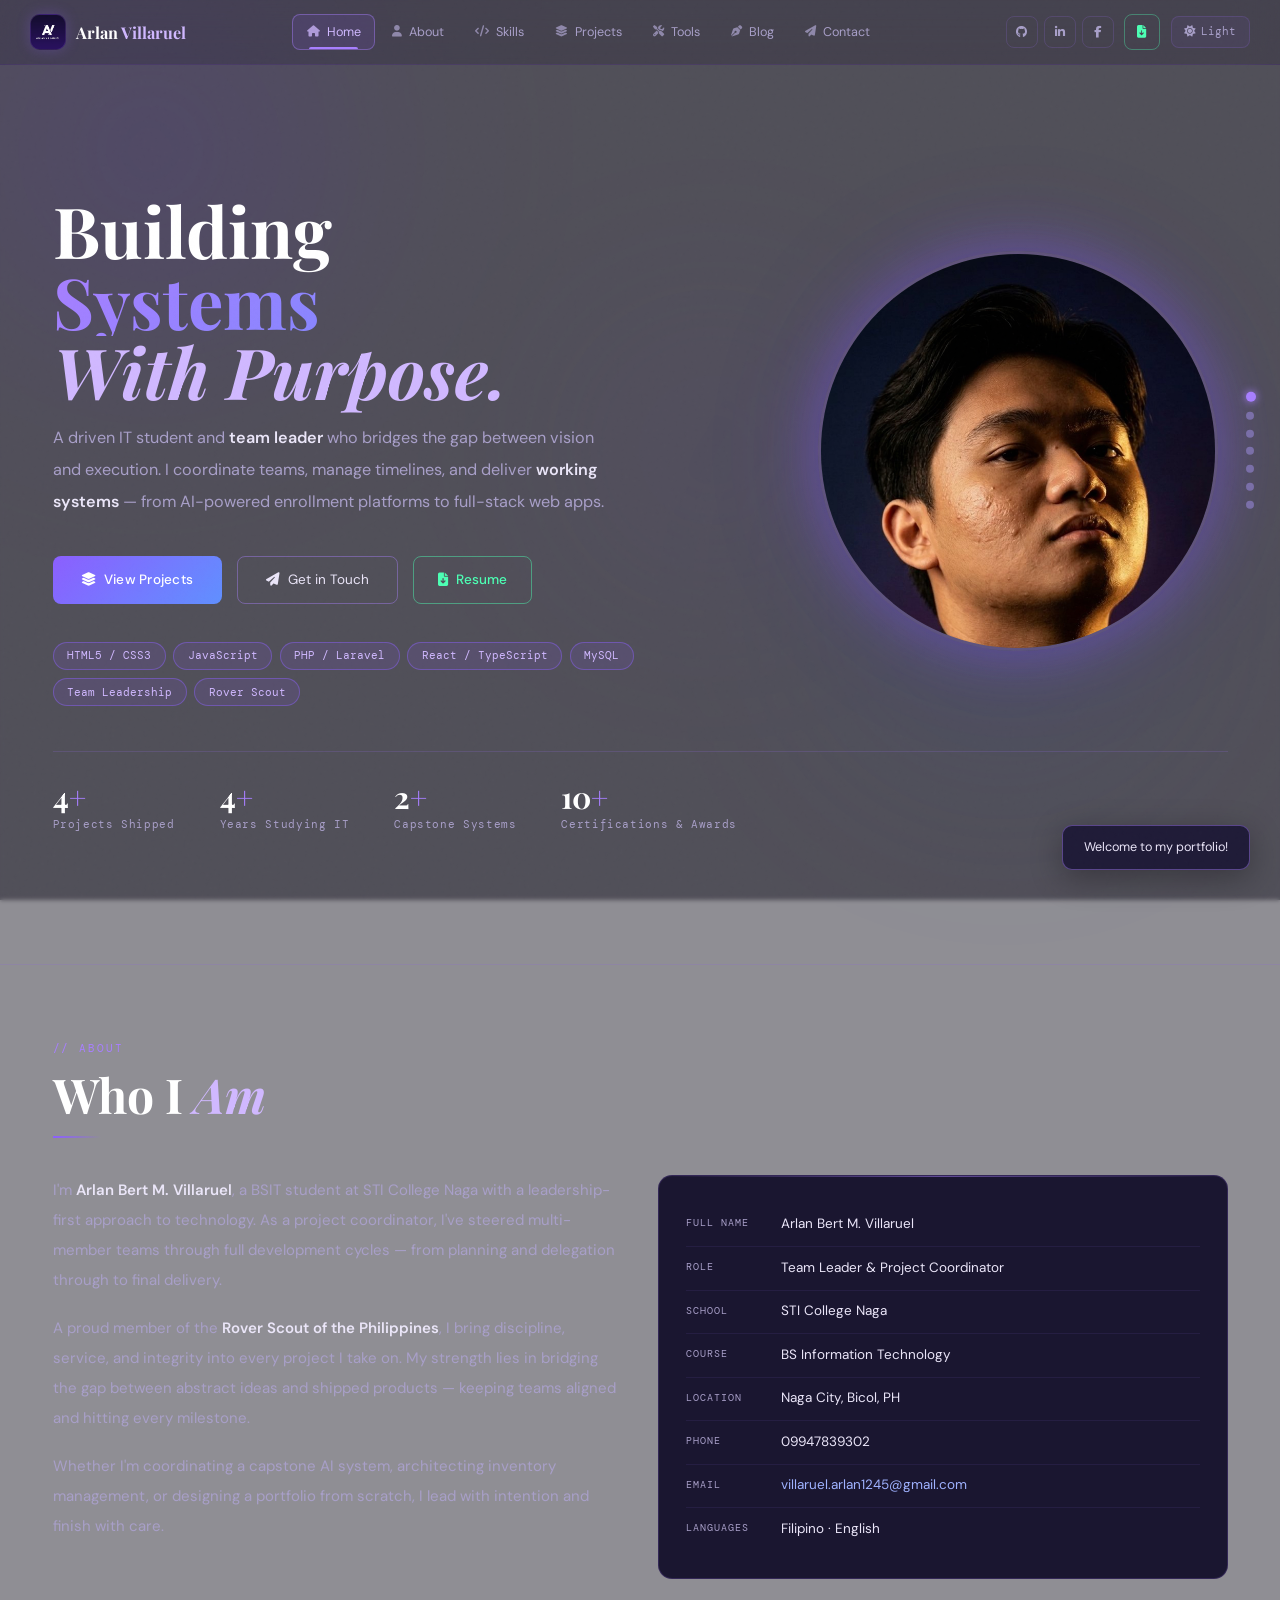
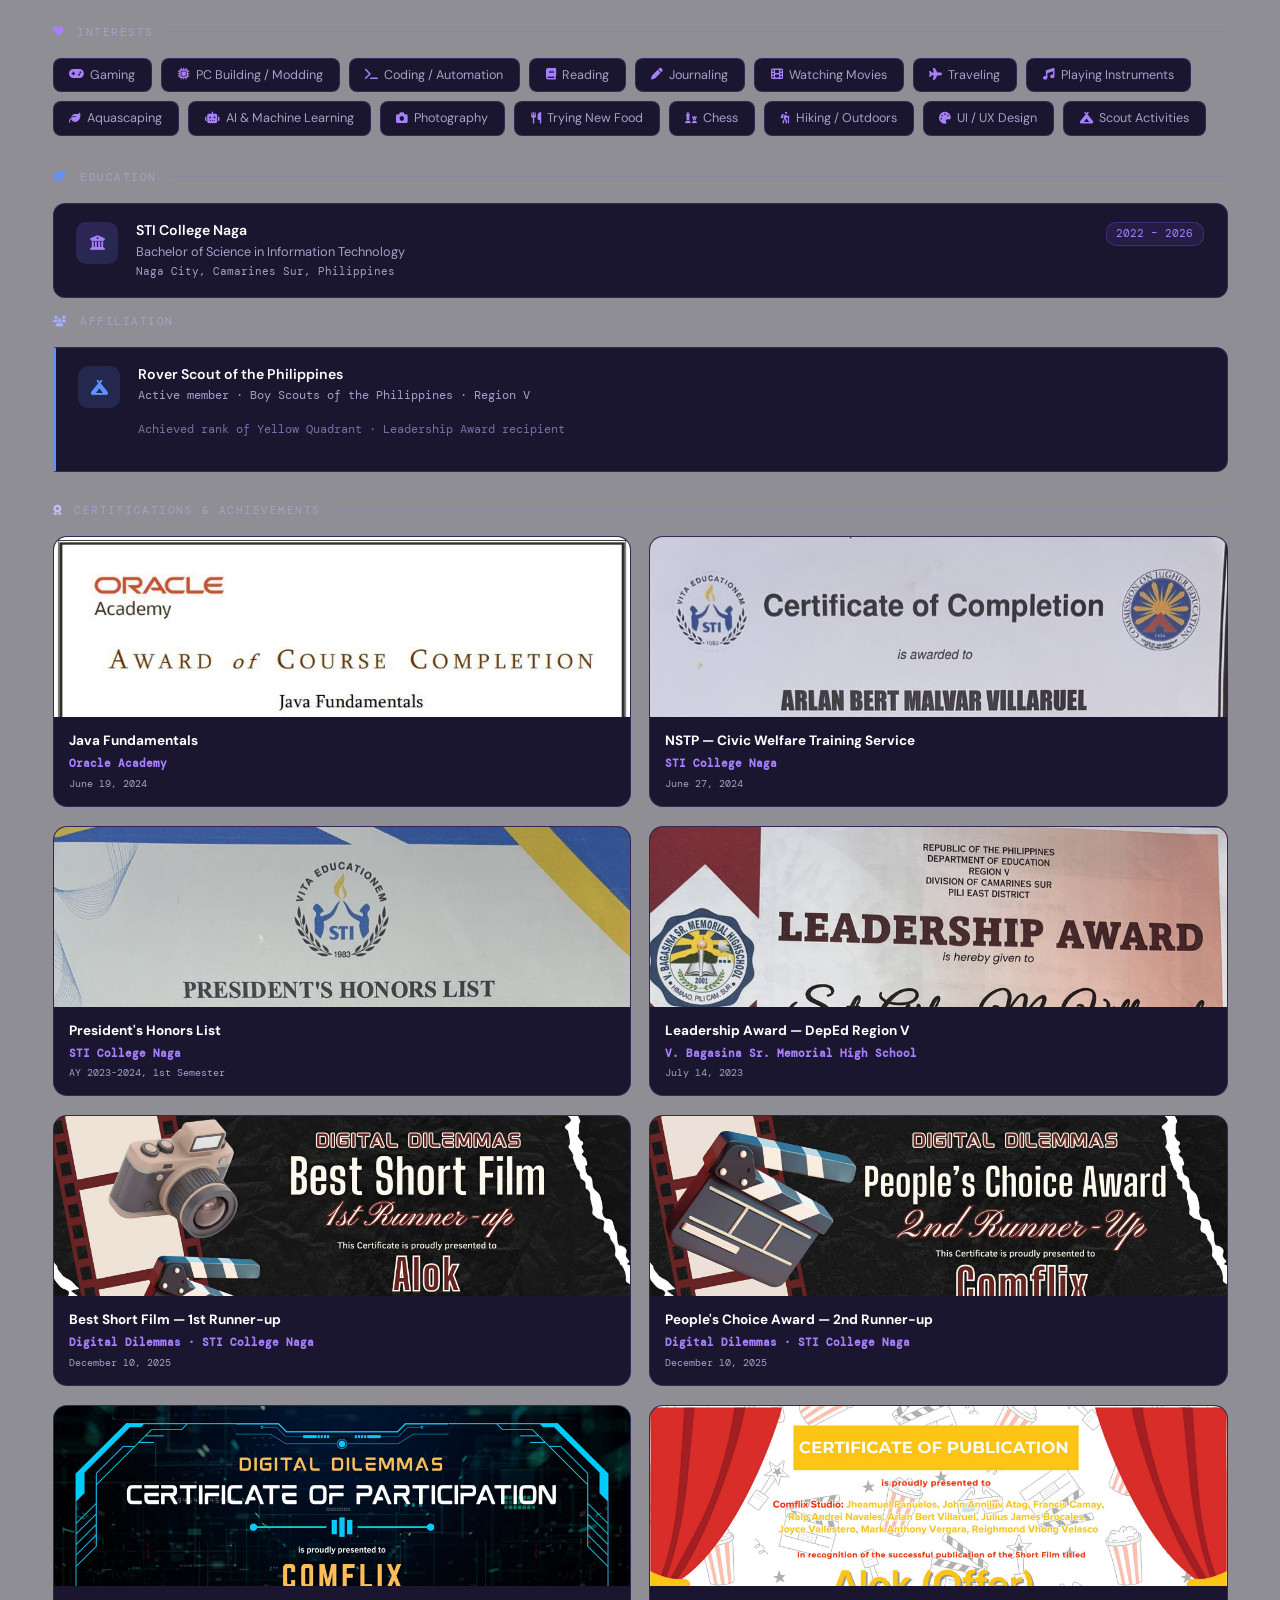
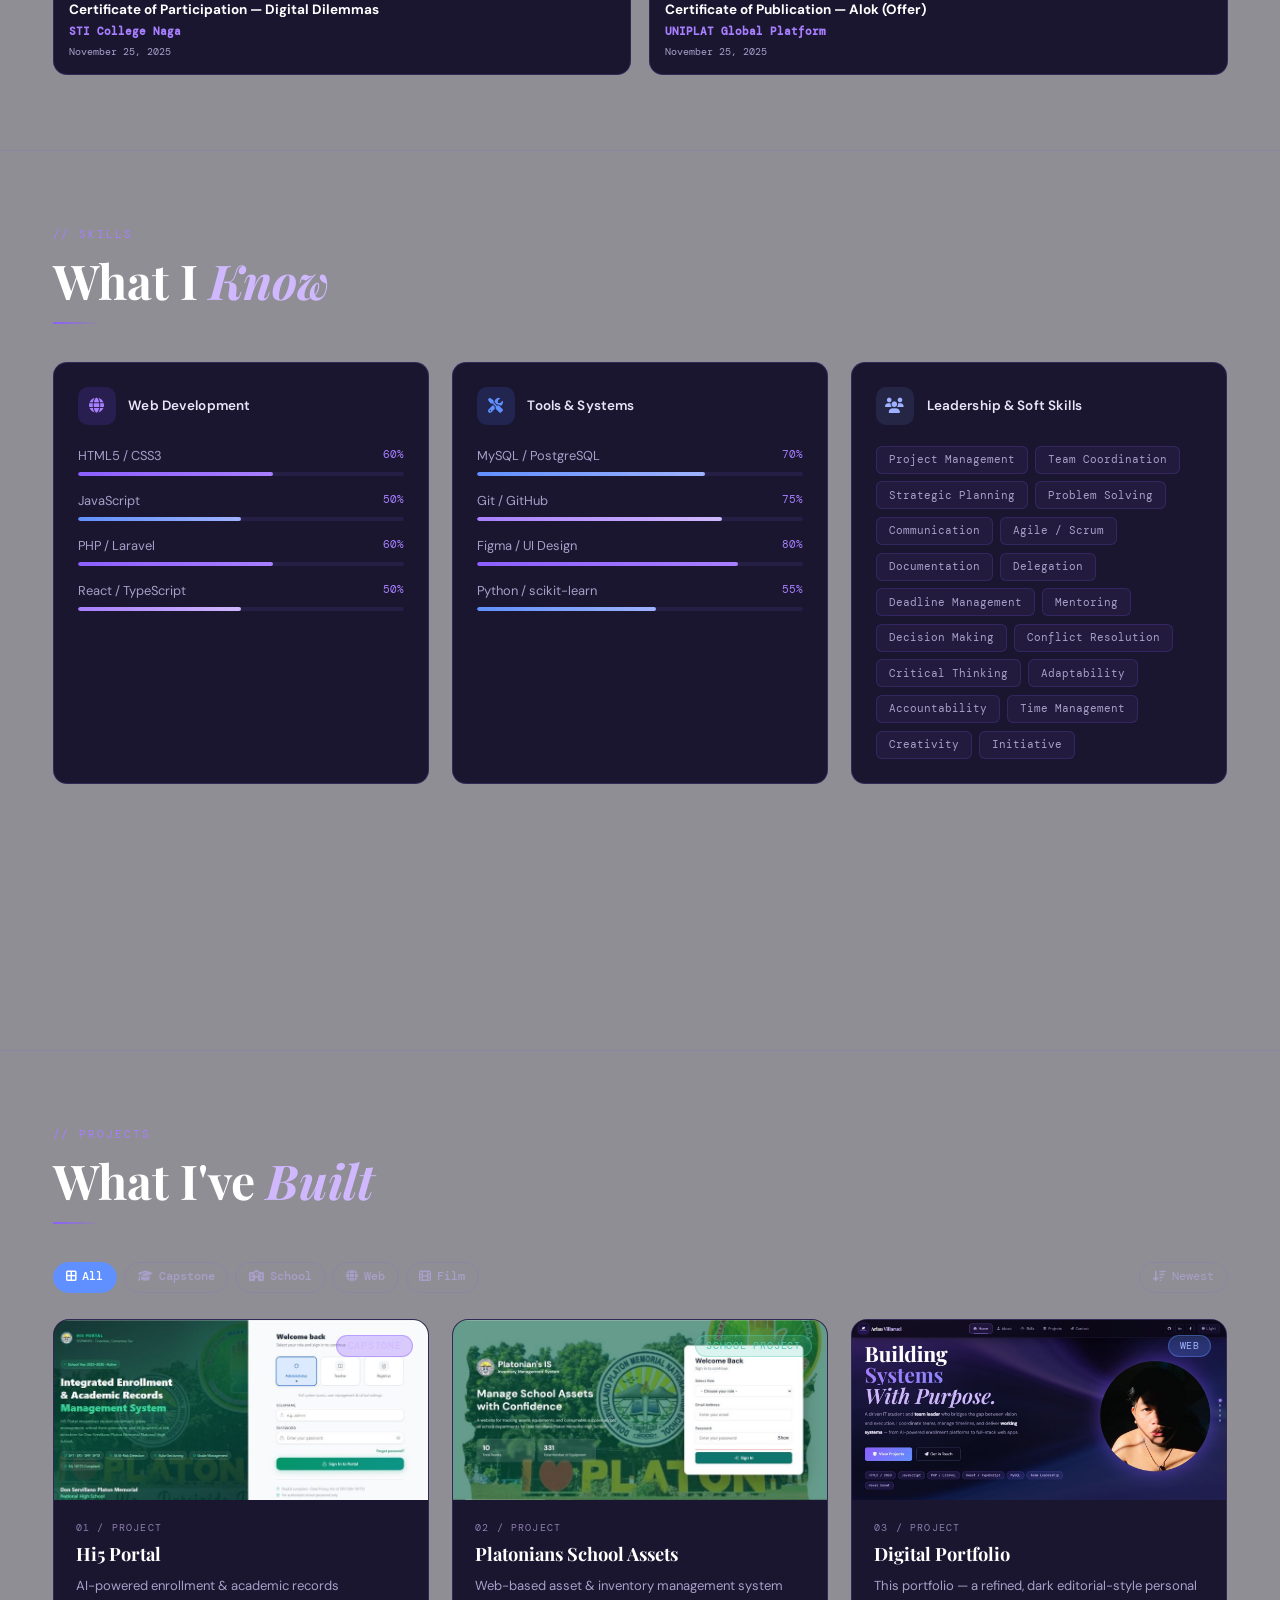
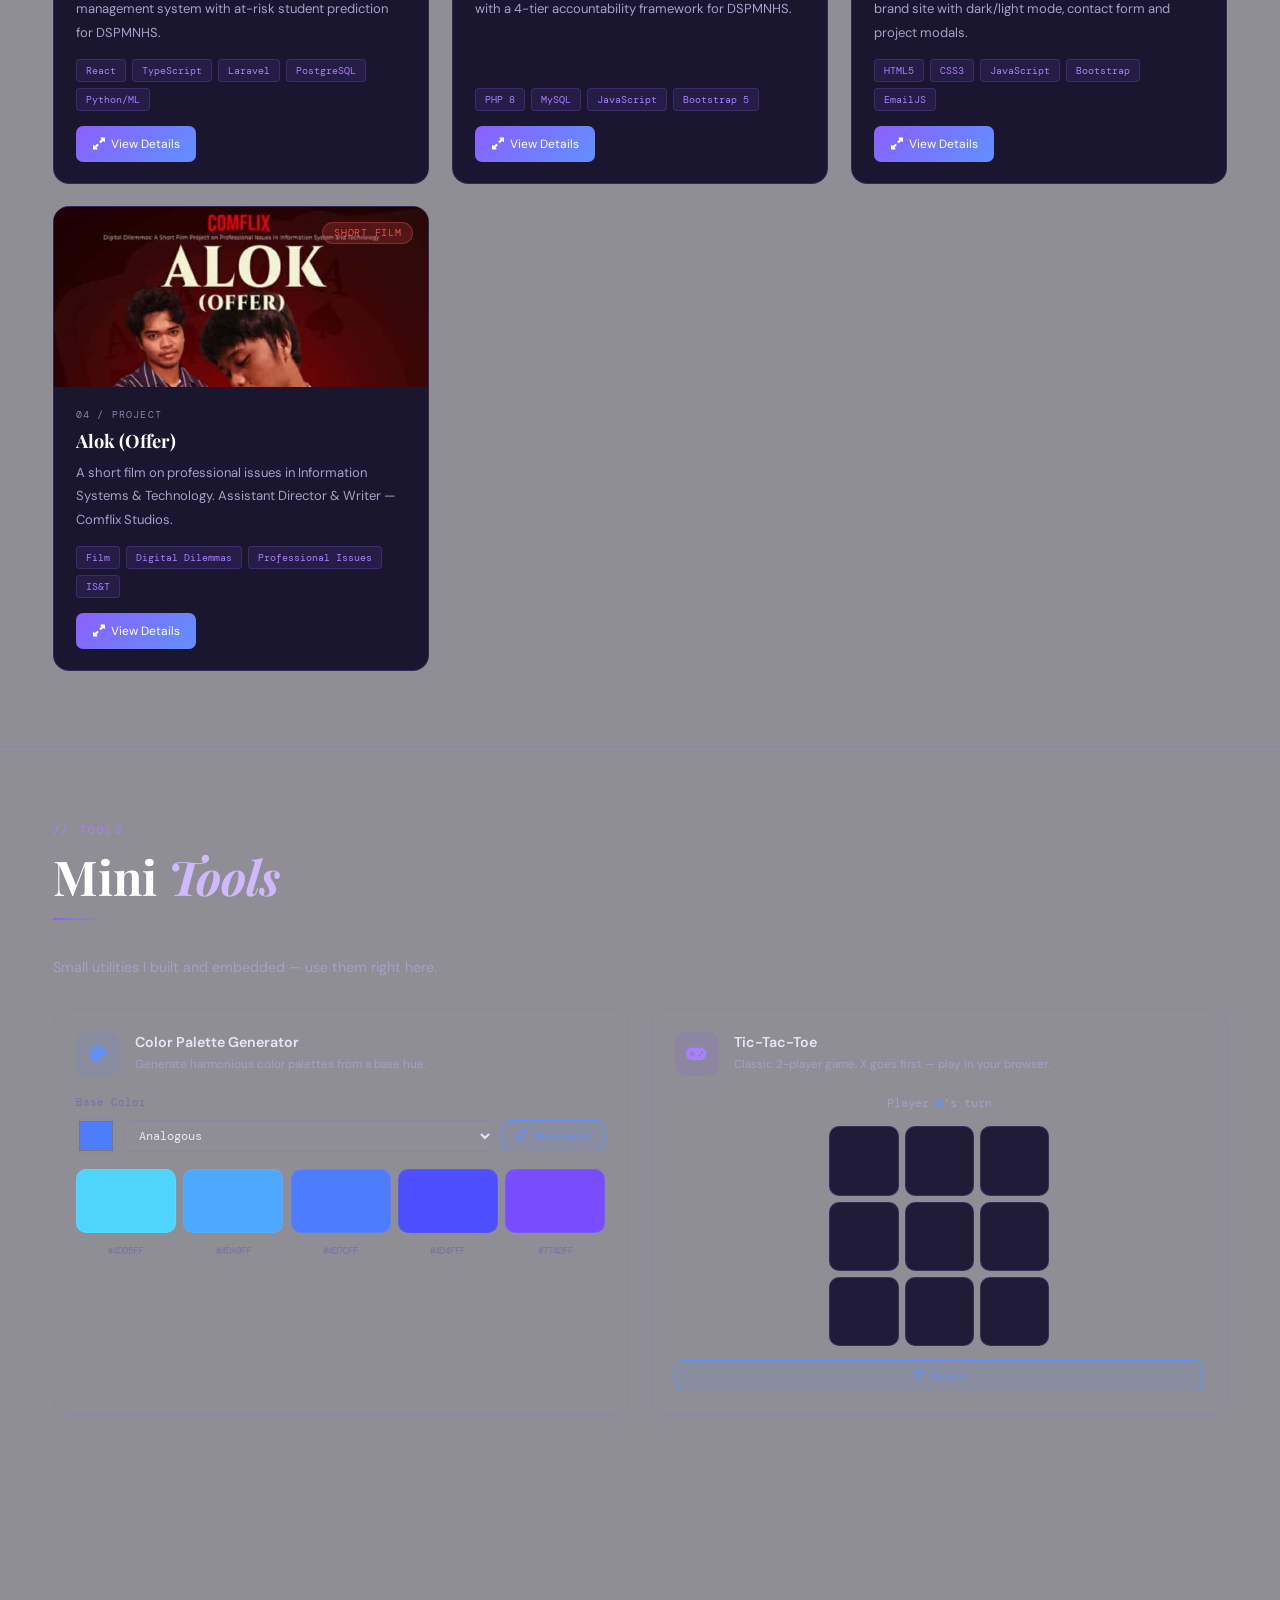
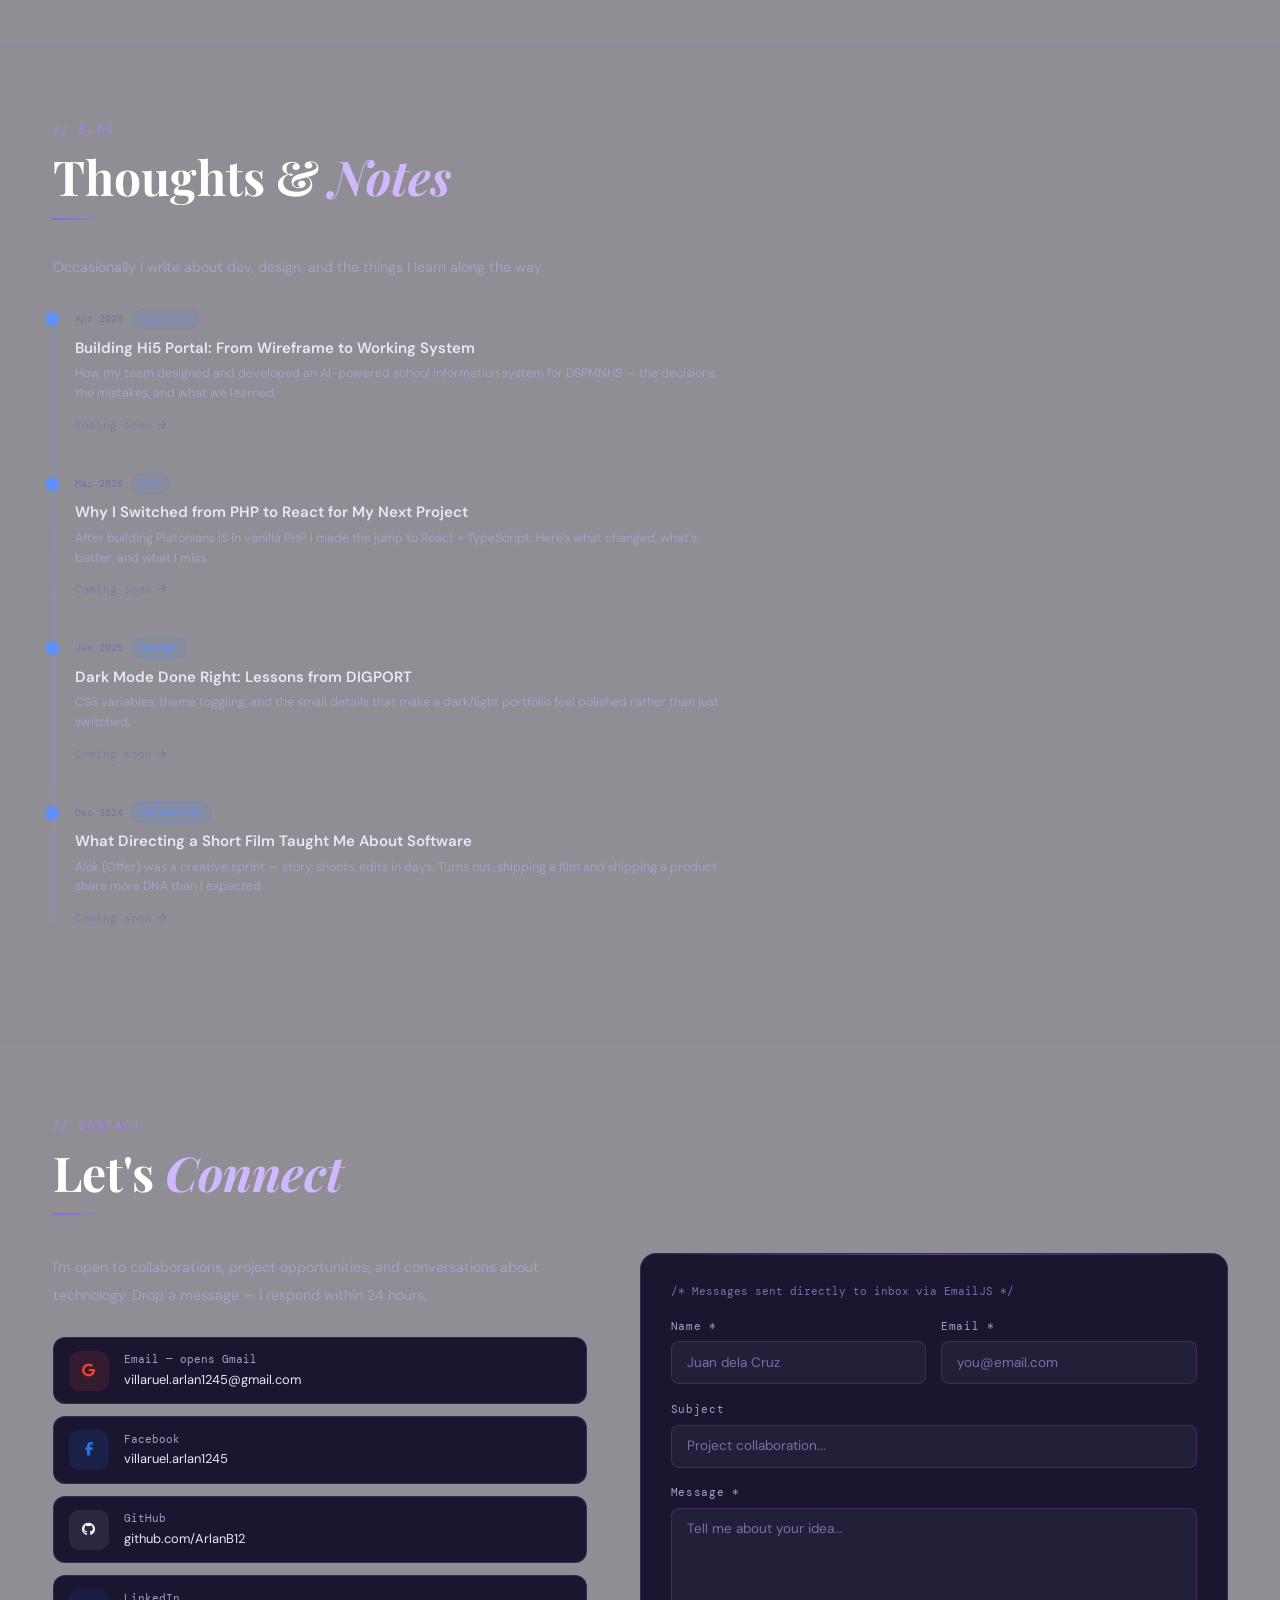
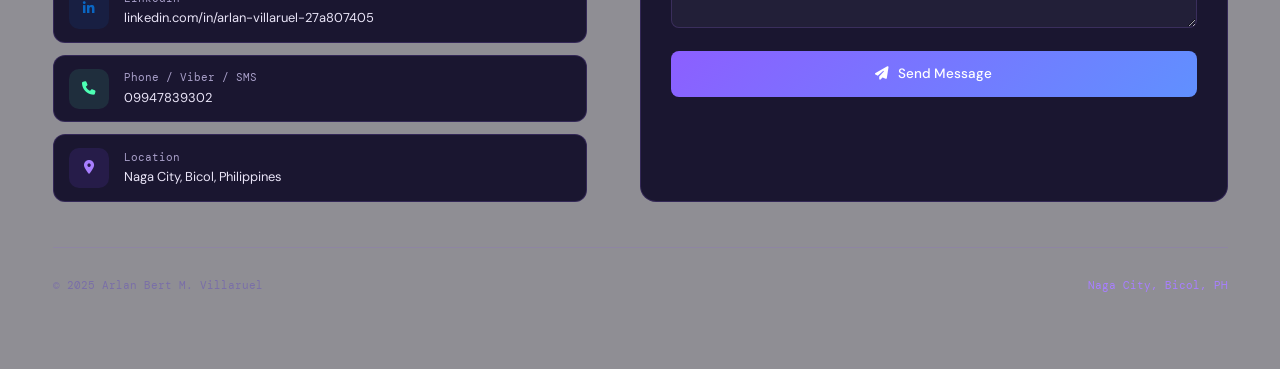
==== index.html @ 8a6a5876 "feat: v19 - tictactoe tool, palette fix, light mode bg, msg color" ====
<!DOCTYPE html>
<html lang="en" data-theme="dark">
<head>
  <meta charset="UTF-8"/>
  <meta name="viewport" content="width=device-width, initial-scale=1.0"/>
  <meta name="theme-color" content="#07050f"/>
  <title>Arlan Villaruel — Portfolio</title>
  <link rel="icon" type="image/png" href="assets/images/av_logo.png"/>
  <link rel="preconnect" href="https://fonts.googleapis.com"/>
  <link rel="preconnect" href="https://fonts.gstatic.com" crossorigin/>
  <link href="https://fonts.googleapis.com/css2?family=Playfair+Display:ital,wght@0,400;0,600;0,700;1,400;1,600&family=DM+Sans:ital,opsz,wght@0,9..40,300;0,9..40,400;0,9..40,500;1,9..40,300&family=DM+Mono:wght@300;400;500&display=swap" rel="stylesheet"/>
  <link rel="stylesheet" href="https://cdnjs.cloudflare.com/ajax/libs/font-awesome/6.5.0/css/all.min.css"/>
  <link href="https://cdn.jsdelivr.net/npm/bootstrap@5.3.3/dist/css/bootstrap.min.css" rel="stylesheet"/>
  <script src="https://cdn.jsdelivr.net/npm/@emailjs/browser@4/dist/email.min.js"></script>
  <link rel="stylesheet" href="assets/css/style.css"/>
</head>
<body>

  <!-- CUSTOM CURSOR -->
  <div class="cursor-aura" id="cursorAura"></div>
  <div class="cursor-dot" id="cursorDot"></div>

  <!-- LOADING SCREEN -->
  <div class="loading-screen" id="loadingScreen">
    <div class="loading-inner">
      <div class="loading-logo">
        <img src="assets/images/av_logo.png" alt="AV"/>
      </div>
      <div class="loading-name">Arlan <em>Villaruel</em></div>
      <div class="loading-bar-wrap">
        <div class="loading-bar" id="loadingBar"></div>
      </div>
      <div class="loading-label" id="loadingLabel">Initializing...</div>
    </div>
  </div>

  <!-- VIDEO BACKGROUND -->
  <div class="video-bg-wrap">
    <video class="video-bg" autoplay muted loop playsinline>
      <source src="assets/bg.mp4" type="video/mp4"/>
    </video>
    <div class="video-overlay"></div>
  </div>

  <!-- Ambient orbs (subtle layer on top of video) -->
  <div class="orb orb-1"></div>
  <div class="orb orb-2"></div>
  <div class="orb orb-3"></div>

  <!-- ══ TOP HEADER NAV ══ -->
  <header class="top-header" id="topHeader">
    <div class="th-inner">
      <a class="th-brand" href="#sec-home">
        <div class="th-logo">
          <img src="assets/images/av_logo.png" alt="AV Logo"/>
        </div>
        <span class="th-name">Arlan <em>Villaruel</em></span>
      </a>

      <nav class="th-nav" aria-label="Site navigation">
        <a class="th-link active" href="#sec-home"><i class="fas fa-house"></i><span>Home</span></a>
        <a class="th-link" href="#sec-about"><i class="fas fa-user"></i><span>About</span></a>
        <a class="th-link" href="#sec-skills"><i class="fas fa-code"></i><span>Skills</span></a>
        <a class="th-link" href="#sec-projects"><i class="fas fa-layer-group"></i><span>Projects</span></a>
        <a class="th-link" href="#sec-tools"><i class="fas fa-tools"></i><span>Tools</span></a>
        <a class="th-link" href="#sec-blog"><i class="fas fa-pen-nib"></i><span>Blog</span></a>
        <a class="th-link" href="#sec-contact"><i class="fas fa-paper-plane"></i><span>Contact</span></a>
      </nav>

      <div class="th-right">
        <div class="th-social">
          <a class="th-social-btn" href="https://github.com/ArlanB12" target="_blank" title="GitHub"><i class="fab fa-github"></i></a>
          <a class="th-social-btn" href="https://www.linkedin.com/in/arlan-villaruel-27a807405/" target="_blank" title="LinkedIn"><i class="fab fa-linkedin-in"></i></a>
          <a class="th-social-btn" href="https://www.facebook.com/villaruel.arlan1245" target="_blank" title="Facebook"><i class="fab fa-facebook-f"></i></a>
        </div>
        <a class="th-resume-btn" href="assets/Arlan_Villaruel_Resume_v2.pdf" download="Arlan_Villaruel_Resume.pdf" title="Download Resume"><i class="fas fa-file-arrow-down"></i></a>
        <button class="th-theme-btn" id="themeToggle" title="Toggle theme">
          <i class="fas fa-sun" id="themeIcon"></i>
          <span id="themeLabel">Light</span>
        </button>
        <button class="th-hamburger" id="navToggle" aria-label="Toggle menu">
          <span></span><span></span><span></span>
        </button>
      </div>
    </div>
    <div class="th-mobile-nav" id="mobileNav">
      <a class="th-mobile-link active" href="#sec-home"><i class="fas fa-house"></i> Home</a>
      <a class="th-mobile-link" href="#sec-about"><i class="fas fa-user"></i> About</a>
      <a class="th-mobile-link" href="#sec-skills"><i class="fas fa-code"></i> Skills</a>
      <a class="th-mobile-link" href="#sec-projects"><i class="fas fa-layer-group"></i> Projects</a>
      <a class="th-mobile-link" href="#sec-tools"><i class="fas fa-tools"></i> Tools</a>
      <a class="th-mobile-link" href="#sec-blog"><i class="fas fa-pen-nib"></i> Blog</a>
      <a class="th-mobile-link" href="#sec-contact"><i class="fas fa-paper-plane"></i> Contact</a>
    </div>
  </header>

  <!-- Dot nav (desktop scroll-aware) -->
  <div class="dot-nav">
    <a class="dot-nav-item active" href="#sec-home"     data-label="Home"></a>
    <a class="dot-nav-item"        href="#sec-about"    data-label="About"></a>
    <a class="dot-nav-item"        href="#sec-skills"   data-label="Skills"></a>
    <a class="dot-nav-item"        href="#sec-projects" data-label="Projects"></a>
    <a class="dot-nav-item"        href="#sec-tools"    data-label="Tools"></a>
    <a class="dot-nav-item"        href="#sec-blog"     data-label="Blog"></a>
    <a class="dot-nav-item"        href="#sec-contact"  data-label="Contact"></a>
  </div>

  <!-- MAIN CONTENT -->
  <main class="main">

    <!-- HOME -->
    <section class="section" id="sec-home">
      <div class="home-hero-row">
        <div class="home-hero-left">
          <h1 class="home-headline">
            <div class="hl-1">Building</div>
            <div class="hl-2">Systems</div>
            <div class="hl-3">With Purpose.</div>
          </h1>
          <p class="home-tagline">
            A driven IT student and <strong>team leader</strong> who bridges the gap between vision and execution.
            I coordinate teams, manage timelines, and deliver <strong>working systems</strong> —
            from AI-powered enrollment platforms to full-stack web apps.
          </p>
          <div class="home-cta">
            <a class="btn-primary" href="#sec-projects"><i class="fas fa-layer-group"></i> View Projects</a>
            <a class="btn-ghost" href="#sec-contact"><i class="fas fa-paper-plane"></i> Get in Touch</a>
            <a class="btn-resume" href="assets/Arlan_Villaruel_Resume_v2.pdf" download="Arlan_Villaruel_Resume.pdf"><i class="fas fa-file-arrow-down"></i> Resume</a>
          </div>
          <div class="tags-row">
            <span class="tag">HTML5 / CSS3</span>
            <span class="tag">JavaScript</span>
            <span class="tag">PHP / Laravel</span>
            <span class="tag">React / TypeScript</span>
            <span class="tag">MySQL</span>
            <span class="tag">Team Leadership</span>
            <span class="tag">Rover Scout</span>
          </div>
        </div>
        <div class="home-hero-right">
          <div class="home-avatar-wrap">
            <img src="assets/images/avatar.png" alt="Arlan Villaruel" class="home-avatar"
              onerror="this.style.display='none';document.getElementById('homeAvatarFallback').style.display='flex'"/>
            <div class="avatar-fallback" id="homeAvatarFallback" style="display:none"><i class="fas fa-user"></i></div>
            <div class="home-avatar-glow"></div>
          </div>
        </div>
      </div>
      <div class="stats-row">
        <div class="stat-item"><div class="stat-num">4<span>+</span></div><div class="stat-label">Projects Shipped</div></div>
        <div class="stat-item"><div class="stat-num">4<span>+</span></div><div class="stat-label">Years Studying IT</div></div>
        <div class="stat-item"><div class="stat-num">2<span>+</span></div><div class="stat-label">Capstone Systems</div></div>
        <div class="stat-item"><div class="stat-num">10<span>+</span></div><div class="stat-label">Certifications & Awards</div></div>
      </div>
    </section>

    <!-- ABOUT -->
    <section class="section" id="sec-about">
      <div class="sec-eyebrow">// about</div>
      <h2 class="sec-title">Who I <em>Am</em></h2>
      <div class="sec-divider"></div>
      <div class="about-grid">
        <div>
          <div class="bio-text">
            <p>I'm <strong>Arlan Bert M. Villaruel</strong>, a BSIT student at STI College Naga with a leadership-first approach to technology. As a project coordinator, I've steered multi-member teams through full development cycles — from planning and delegation through to final delivery.</p>
            <p>A proud member of the <strong>Rover Scout of the Philippines</strong>, I bring discipline, service, and integrity into every project I take on. My strength lies in bridging the gap between abstract ideas and shipped products — keeping teams aligned and hitting every milestone.</p>
            <p>Whether I'm coordinating a capstone AI system, architecting inventory management, or designing a portfolio from scratch, I lead with intention and finish with care.</p>
          </div>
        </div>
        <div>
          <div class="info-card">
            <div class="info-row"><span class="info-label">Full Name</span><span class="info-val">Arlan Bert M. Villaruel</span></div>
            <div class="info-row"><span class="info-label">Role</span><span class="info-val">Team Leader & Project Coordinator</span></div>
            <div class="info-row"><span class="info-label">School</span><span class="info-val">STI College Naga</span></div>
            <div class="info-row"><span class="info-label">Course</span><span class="info-val">BS Information Technology</span></div>
            <div class="info-row"><span class="info-label">Location</span><span class="info-val">Naga City, Bicol, PH</span></div>
            <div class="info-row"><span class="info-label">Phone</span><span class="info-val">09947839302</span></div>
            <div class="info-row"><span class="info-label">Email</span><span class="info-val"><a href="mailto:villaruel.arlan1245@gmail.com">villaruel.arlan1245@gmail.com</a></span></div>
            <div class="info-row"><span class="info-label">Languages</span><span class="info-val">Filipino · English</span></div>
          </div>
        </div>
      </div>

      <div class="sub-title"><i class="fas fa-heart" style="color:var(--amethyst)"></i> Interests</div>
      <div class="interests-row">
        <span class="interest-chip"><i class="fas fa-gamepad"></i> Gaming</span>
        <span class="interest-chip"><i class="fas fa-microchip"></i> PC Building / Modding</span>
        <span class="interest-chip"><i class="fas fa-terminal"></i> Coding / Automation</span>
        <span class="interest-chip"><i class="fas fa-book"></i> Reading</span>
        <span class="interest-chip"><i class="fas fa-pen"></i> Journaling</span>
        <span class="interest-chip"><i class="fas fa-film"></i> Watching Movies</span>
        <span class="interest-chip"><i class="fas fa-plane"></i> Traveling</span>
        <span class="interest-chip"><i class="fas fa-music"></i> Playing Instruments</span>
        <span class="interest-chip"><i class="fas fa-leaf"></i> Aquascaping</span>
        <span class="interest-chip"><i class="fas fa-robot"></i> AI & Machine Learning</span>
        <span class="interest-chip"><i class="fas fa-camera"></i> Photography</span>
        <span class="interest-chip"><i class="fas fa-utensils"></i> Trying New Food</span>
        <span class="interest-chip"><i class="fas fa-chess"></i> Chess</span>
        <span class="interest-chip"><i class="fas fa-hiking"></i> Hiking / Outdoors</span>
        <span class="interest-chip"><i class="fas fa-palette"></i> UI / UX Design</span>
        <span class="interest-chip"><i class="fas fa-campground"></i> Scout Activities</span>
      </div>

      <div class="sub-title"><i class="fas fa-graduation-cap" style="color:var(--cobalt)"></i> Education</div>
      <div class="edu-item">
        <div class="edu-icon"><i class="fas fa-university"></i></div>
        <div class="edu-body">
          <h4>STI College Naga</h4>
          <div class="edu-deg">Bachelor of Science in Information Technology</div>
          <div class="edu-meta">Naga City, Camarines Sur, Philippines</div>
        </div>
        <div class="edu-year">2022 – 2026</div>
      </div>

      <div class="sub-title"><i class="fas fa-users" style="color:var(--mist)"></i> Affiliation</div>
      <div class="affil-card">
        <div class="affil-icon"><i class="fas fa-campground"></i></div>
        <div class="affil-body">
          <h4>Rover Scout of the Philippines</h4>
          <p>Active member · Boy Scouts of the Philippines · Region V</p>
          <p style="margin-top:.25rem;color:var(--text-faint)">Achieved rank of Yellow Quadrant · Leadership Award recipient</p>
        </div>
      </div>

      <div class="sub-title"><i class="fas fa-award" style="color:var(--lavender)"></i> Certifications & Achievements</div>
      <div class="cert-grid">
        <div class="cert-card" onclick="openCert('oracle')">
          <img class="cert-thumb" id="cert-thumb-oracle" src="" alt="Oracle Java Fundamentals"/>
          <div class="cert-info"><div class="cert-title">Java Fundamentals</div><div class="cert-issuer">Oracle Academy</div><div class="cert-date">June 19, 2024</div></div>
        </div>
        <div class="cert-card" onclick="openCert('cwts')">
          <img class="cert-thumb" id="cert-thumb-cwts" src="" alt="NSTP-CWTS"/>
          <div class="cert-info"><div class="cert-title">NSTP — Civic Welfare Training Service</div><div class="cert-issuer">STI College Naga</div><div class="cert-date">June 27, 2024</div></div>
        </div>
        <div class="cert-card" onclick="openCert('honors')">
          <img class="cert-thumb" id="cert-thumb-honors" src="" alt="President's Honors List"/>
          <div class="cert-info"><div class="cert-title">President's Honors List</div><div class="cert-issuer">STI College Naga</div><div class="cert-date">AY 2023-2024, 1st Semester</div></div>
        </div>
        <div class="cert-card" onclick="openCert('leadership')">
          <img class="cert-thumb" id="cert-thumb-leadership" src="" alt="Leadership Award"/>
          <div class="cert-info"><div class="cert-title">Leadership Award — DepEd Region V</div><div class="cert-issuer">V. Bagasina Sr. Memorial High School</div><div class="cert-date">July 14, 2023</div></div>
        </div>
        <div class="cert-card" onclick="openAlokCert('best_short_film')">
          <img class="cert-thumb" id="cert-grid-best-short-film" src="" alt="Best Short Film 1st Runner-up"/>
          <div class="cert-info"><div class="cert-title">Best Short Film — 1st Runner-up</div><div class="cert-issuer">Digital Dilemmas · STI College Naga</div><div class="cert-date">December 10, 2025</div></div>
        </div>
        <div class="cert-card" onclick="openAlokCert('peoples_choice')">
          <img class="cert-thumb" id="cert-grid-peoples-choice" src="" alt="People's Choice Award 2nd Runner-up"/>
          <div class="cert-info"><div class="cert-title">People's Choice Award — 2nd Runner-up</div><div class="cert-issuer">Digital Dilemmas · STI College Naga</div><div class="cert-date">December 10, 2025</div></div>
        </div>
        <div class="cert-card" onclick="openAlokCert('participation')">
          <img class="cert-thumb" id="cert-grid-participation" src="" alt="Certificate of Participation"/>
          <div class="cert-info"><div class="cert-title">Certificate of Participation — Digital Dilemmas</div><div class="cert-issuer">STI College Naga</div><div class="cert-date">November 25, 2025</div></div>
        </div>
        <div class="cert-card" onclick="openAlokCert('publication')">
          <img class="cert-thumb" id="cert-grid-publication" src="" alt="Certificate of Publication — UNIPLAT"/>
          <div class="cert-info"><div class="cert-title">Certificate of Publication — Alok (Offer)</div><div class="cert-issuer">UNIPLAT Global Platform</div><div class="cert-date">November 25, 2025</div></div>
        </div>
      </div>
    </section>

    <!-- SKILLS -->
    <section class="section" id="sec-skills">
      <div class="sec-eyebrow">// skills</div>
      <h2 class="sec-title">What I <em>Know</em></h2>
      <div class="sec-divider"></div>
      <div class="skills-grid">
        <div class="skill-block">
          <div class="skill-block-head">
            <div class="skill-icon" style="background:rgba(124,77,255,.15);color:var(--amethyst)"><i class="fas fa-globe"></i></div>
            <span class="skill-block-name">Web Development</span>
          </div>
          <div class="skill-row"><div class="skill-top"><span class="skill-name">HTML5 / CSS3</span><span class="skill-pct">60%</span></div><div class="skill-bar-bg"><div class="skill-bar-fill bar-v" data-width="60"></div></div></div>
          <div class="skill-row"><div class="skill-top"><span class="skill-name">JavaScript</span><span class="skill-pct">50%</span></div><div class="skill-bar-bg"><div class="skill-bar-fill bar-c" data-width="50"></div></div></div>
          <div class="skill-row"><div class="skill-top"><span class="skill-name">PHP / Laravel</span><span class="skill-pct">60%</span></div><div class="skill-bar-bg"><div class="skill-bar-fill bar-v" data-width="60"></div></div></div>
          <div class="skill-row"><div class="skill-top"><span class="skill-name">React / TypeScript</span><span class="skill-pct">50%</span></div><div class="skill-bar-bg"><div class="skill-bar-fill bar-m" data-width="50"></div></div></div>
        </div>
        <div class="skill-block">
          <div class="skill-block-head">
            <div class="skill-icon" style="background:rgba(77,124,255,.15);color:var(--cobalt)"><i class="fas fa-tools"></i></div>
            <span class="skill-block-name">Tools & Systems</span>
          </div>
          <div class="skill-row"><div class="skill-top"><span class="skill-name">MySQL / PostgreSQL</span><span class="skill-pct">70%</span></div><div class="skill-bar-bg"><div class="skill-bar-fill bar-c" data-width="70"></div></div></div>
          <div class="skill-row"><div class="skill-top"><span class="skill-name">Git / GitHub</span><span class="skill-pct">75%</span></div><div class="skill-bar-bg"><div class="skill-bar-fill bar-m" data-width="75"></div></div></div>
          <div class="skill-row"><div class="skill-top"><span class="skill-name">Figma / UI Design</span><span class="skill-pct">80%</span></div><div class="skill-bar-bg"><div class="skill-bar-fill bar-v" data-width="80"></div></div></div>
          <div class="skill-row"><div class="skill-top"><span class="skill-name">Python / scikit-learn</span><span class="skill-pct">55%</span></div><div class="skill-bar-bg"><div class="skill-bar-fill bar-c" data-width="55"></div></div></div>
        </div>
        <div class="skill-block">
          <div class="skill-block-head">
            <div class="skill-icon" style="background:rgba(141,164,255,.1);color:var(--mist)"><i class="fas fa-users"></i></div>
            <span class="skill-block-name">Leadership & Soft Skills</span>
          </div>
          <div class="soft-cloud">
            <span class="soft-chip">Project Management</span><span class="soft-chip">Team Coordination</span>
            <span class="soft-chip">Strategic Planning</span><span class="soft-chip">Problem Solving</span>
            <span class="soft-chip">Communication</span><span class="soft-chip">Agile / Scrum</span>
            <span class="soft-chip">Documentation</span><span class="soft-chip">Delegation</span>
            <span class="soft-chip">Deadline Management</span><span class="soft-chip">Mentoring</span>
            <span class="soft-chip">Decision Making</span><span class="soft-chip">Conflict Resolution</span>
            <span class="soft-chip">Critical Thinking</span><span class="soft-chip">Adaptability</span>
            <span class="soft-chip">Accountability</span><span class="soft-chip">Time Management</span>
            <span class="soft-chip">Creativity</span><span class="soft-chip">Initiative</span>
          </div>
        </div>
      </div>
    </section>

    <!-- PROJECTS -->
    <section class="section" id="sec-projects">
      <div class="sec-eyebrow">// projects</div>
      <h2 class="sec-title">What I've <em>Built</em></h2>
      <div class="sec-divider"></div>
      <!-- Filter / Sort Bar -->
      <div class="proj-controls" id="projControls">
        <div class="proj-filters">
          <button class="pf-btn active" data-filter="all"><i class="fas fa-border-all"></i> All</button>
          <button class="pf-btn" data-filter="capstone"><i class="fas fa-graduation-cap"></i> Capstone</button>
          <button class="pf-btn" data-filter="school"><i class="fas fa-school"></i> School</button>
          <button class="pf-btn" data-filter="web"><i class="fas fa-globe"></i> Web</button>
          <button class="pf-btn" data-filter="film"><i class="fas fa-film"></i> Film</button>
        </div>
        <div class="proj-sort-wrap">
          <button class="ps-btn" id="projSortBtn" title="Sort projects">
            <i class="fas fa-sort-amount-down" id="sortIcon"></i>
            <span id="sortLabel">Newest</span>
          </button>
        </div>
      </div>
      <div class="proj-empty" id="projEmpty" style="display:none">
        <i class="fas fa-inbox"></i>
        <span>No projects match that filter.</span>
      </div>

      <div class="projects-grid" id="projectsGrid">
        <div class="proj-card" onclick="openProject('hi5')" role="button" tabindex="0" data-cat="capstone" data-tech="react typescript laravel postgresql python">
          <div class="proj-img" style="background:linear-gradient(135deg,#0d1b2a,#1a2a4a)">
            <img id="proj-img-hi5" src="" alt="Hi5 Portal"/>
            <div class="proj-img-fallback" style="color:#4d7cff"><i class="fas fa-school"></i></div>
            <span class="proj-badge badge-cap">Capstone</span>
          </div>
          <div class="proj-body">
            <div class="proj-number">01 / PROJECT</div>
            <h3 class="proj-title">Hi5 Portal</h3>
            <p class="proj-desc">AI-powered enrollment & academic records management system with at-risk student prediction for DSPMNHS.</p>
            <div class="proj-tech"><span class="tech-chip">React</span><span class="tech-chip">TypeScript</span><span class="tech-chip">Laravel</span><span class="tech-chip">PostgreSQL</span><span class="tech-chip">Python/ML</span></div>
            <div class="proj-actions"><button class="proj-btn proj-btn-main"><i class="fas fa-expand-alt"></i> View Details</button></div>
          </div>
        </div>
        <div class="proj-card" onclick="openProject('platonian')" role="button" tabindex="0" data-cat="school" data-tech="php mysql javascript bootstrap">
          <div class="proj-img" style="background:linear-gradient(135deg,#0a1a14,#102a1e)">
            <img id="proj-img-platonian" src="" alt="Platonians IS"/>
            <div class="proj-img-fallback" style="color:#4ec9b0"><i class="fas fa-boxes"></i></div>
            <span class="proj-badge badge-school">School Project</span>
          </div>
          <div class="proj-body">
            <div class="proj-number">02 / PROJECT</div>
            <h3 class="proj-title">Platonians School Assets</h3>
            <p class="proj-desc">Web-based asset & inventory management system with a 4-tier accountability framework for DSPMNHS.</p>
            <div class="proj-tech"><span class="tech-chip">PHP 8</span><span class="tech-chip">MySQL</span><span class="tech-chip">JavaScript</span><span class="tech-chip">Bootstrap 5</span></div>
            <div class="proj-actions"><button class="proj-btn proj-btn-main"><i class="fas fa-expand-alt"></i> View Details</button></div>
          </div>
        </div>
        <div class="proj-card" onclick="openProject('portfolio')" role="button" tabindex="0" data-cat="web" data-tech="html css javascript bootstrap emailjs">
          <div class="proj-img" style="background:linear-gradient(135deg,#0e0c22,#1a1438)">
            <img id="proj-img-portfolio" src="" alt="Portfolio"/>
            <div class="proj-img-fallback" style="color:var(--amethyst)"><i class="fas fa-laptop-code"></i></div>
            <span class="proj-badge badge-web">Web</span>
          </div>
          <div class="proj-body">
            <div class="proj-number">03 / PROJECT</div>
            <h3 class="proj-title">Digital Portfolio</h3>
            <p class="proj-desc">This portfolio — a refined, dark editorial-style personal brand site with dark/light mode, contact form and project modals.</p>
            <div class="proj-tech"><span class="tech-chip">HTML5</span><span class="tech-chip">CSS3</span><span class="tech-chip">JavaScript</span><span class="tech-chip">Bootstrap</span><span class="tech-chip">EmailJS</span></div>
            <div class="proj-actions"><button class="proj-btn proj-btn-main"><i class="fas fa-expand-alt"></i> View Details</button></div>
          </div>
        </div>
        <!-- ALOK Short Film -->
        <div class="proj-card" onclick="openProject('alok')" role="button" tabindex="0" data-cat="film" data-tech="film">
          <div class="proj-img" style="background:linear-gradient(135deg,#1a0a0a,#3a0a0a)">
            <img id="proj-img-alok" src="" alt="Alok (Offer)" style="object-position:center top;"/>
            <div class="proj-img-fallback" style="color:#e8534a"><i class="fas fa-film"></i></div>
            <span class="proj-badge badge-film">Short Film</span>
          </div>
          <div class="proj-body">
            <div class="proj-number">04 / PROJECT</div>
            <h3 class="proj-title">Alok (Offer)</h3>
            <p class="proj-desc">A short film on professional issues in Information Systems &amp; Technology. Assistant Director &amp; Writer — Comflix Studios.</p>
            <div class="proj-tech"><span class="tech-chip">Film</span><span class="tech-chip">Digital Dilemmas</span><span class="tech-chip">Professional Issues</span><span class="tech-chip">IS&amp;T</span></div>
            <div class="proj-actions"><button class="proj-btn proj-btn-main"><i class="fas fa-expand-alt"></i> View Details</button></div>
          </div>
        </div>
      </div>
    </section>

    <!-- TOOLS -->
    <section class="section" id="sec-tools">
      <div class="sec-eyebrow">// tools</div>
      <h2 class="sec-title">Mini <em>Tools</em></h2>
      <div class="sec-divider"></div>
      <p class="sec-sub">Small utilities I built and embedded — use them right here.</p>

      <div class="tools-grid">

        <!-- Color Palette Generator -->
        <div class="tool-card" id="tool-palette">
          <div class="tool-header">
            <div class="tool-icon" style="background:rgba(77,124,255,.12);color:var(--cobalt)"><i class="fas fa-palette"></i></div>
            <div>
              <div class="tool-name">Color Palette Generator</div>
              <div class="tool-desc">Generate harmonious color palettes from a base hue.</div>
            </div>
          </div>
          <div class="tool-body">
            <div class="pal-controls">
              <label class="pal-label">Base Color</label>
              <div class="pal-input-row">
                <input type="color" id="palBaseColor" value="#4d7cff" class="pal-color-input"/>
                <select id="palMode" class="pal-select">
                  <option value="analogous">Analogous</option>
                  <option value="complementary">Complementary</option>
                  <option value="triadic">Triadic</option>
                  <option value="split">Split-Complementary</option>
                  <option value="tetradic">Tetradic</option>
                  <option value="monochromatic">Monochromatic</option>
                </select>
                <button class="pal-btn" id="palGenBtn"><i class="fas fa-sync-alt"></i> Generate</button>
              </div>
            </div>
            <div class="pal-swatches" id="palSwatches"></div>
            <div class="pal-hex-row" id="palHexRow"></div>
            <div class="pal-copy-tip" id="palCopyTip"></div>
          </div>
        </div>

        <!-- Tic-Tac-Toe -->
        <div class="tool-card" id="tool-ttt">
          <div class="tool-header">
            <div class="tool-icon" style="background:rgba(124,77,255,.12);color:var(--amethyst)"><i class="fas fa-gamepad"></i></div>
            <div>
              <div class="tool-name">Tic-Tac-Toe</div>
              <div class="tool-desc">Classic 2-player game. X goes first — play in your browser.</div>
            </div>
          </div>
          <div class="tool-body">
            <div class="ttt-status" id="tttStatus">Player <span class="ttt-x">X</span>'s turn</div>
            <div class="ttt-board" id="tttBoard">
              <button class="ttt-cell" data-i="0"></button>
              <button class="ttt-cell" data-i="1"></button>
              <button class="ttt-cell" data-i="2"></button>
              <button class="ttt-cell" data-i="3"></button>
              <button class="ttt-cell" data-i="4"></button>
              <button class="ttt-cell" data-i="5"></button>
              <button class="ttt-cell" data-i="6"></button>
              <button class="ttt-cell" data-i="7"></button>
              <button class="ttt-cell" data-i="8"></button>
            </div>
            <button class="pal-btn ttt-reset" id="tttReset" style="margin-top:.9rem;width:100%;justify-content:center;display:flex;gap:.4rem;align-items:center"><i class="fas fa-redo"></i> Reset</button>
          </div>
        </div>

      </div>
    </section>

    <!-- BLOG -->
    <section class="section" id="sec-blog">
      <div class="sec-eyebrow">// blog</div>
      <h2 class="sec-title">Thoughts &amp; <em>Notes</em></h2>
      <div class="sec-divider"></div>
      <p class="sec-sub">Occasionally I write about dev, design, and the things I learn along the way.</p>

      <div class="blog-timeline">

        <div class="blog-item">
          <div class="bl-meta">
            <span class="bl-date">Apr 2025</span>
            <span class="bl-tag">Capstone</span>
          </div>
          <div class="bl-content">
            <h3 class="bl-title">Building Hi5 Portal: From Wireframe to Working System</h3>
            <p class="bl-excerpt">How my team designed and developed an AI-powered school information system for DSPMNHS — the decisions, the mistakes, and what we learned.</p>
            <span class="bl-read">Coming soon <i class="fas fa-arrow-right"></i></span>
          </div>
        </div>

        <div class="blog-item">
          <div class="bl-meta">
            <span class="bl-date">Mar 2025</span>
            <span class="bl-tag">Dev</span>
          </div>
          <div class="bl-content">
            <h3 class="bl-title">Why I Switched from PHP to React for My Next Project</h3>
            <p class="bl-excerpt">After building Platonians IS in vanilla PHP, I made the jump to React + TypeScript. Here's what changed, what's better, and what I miss.</p>
            <span class="bl-read">Coming soon <i class="fas fa-arrow-right"></i></span>
          </div>
        </div>

        <div class="blog-item">
          <div class="bl-meta">
            <span class="bl-date">Jan 2025</span>
            <span class="bl-tag">Design</span>
          </div>
          <div class="bl-content">
            <h3 class="bl-title">Dark Mode Done Right: Lessons from DIGPORT</h3>
            <p class="bl-excerpt">CSS variables, theme toggling, and the small details that make a dark/light portfolio feel polished rather than just switched.</p>
            <span class="bl-read">Coming soon <i class="fas fa-arrow-right"></i></span>
          </div>
        </div>

        <div class="blog-item">
          <div class="bl-meta">
            <span class="bl-date">Dec 2024</span>
            <span class="bl-tag">Reflection</span>
          </div>
          <div class="bl-content">
            <h3 class="bl-title">What Directing a Short Film Taught Me About Software</h3>
            <p class="bl-excerpt">Alok (Offer) was a creative sprint — story, shoots, edits in days. Turns out, shipping a film and shipping a product share more DNA than I expected.</p>
            <span class="bl-read">Coming soon <i class="fas fa-arrow-right"></i></span>
          </div>
        </div>

      </div>
    </section>

    <!-- CONTACT -->
    <section class="section" id="sec-contact">
      <div class="sec-eyebrow">// contact</div>
      <h2 class="sec-title">Let's <em>Connect</em></h2>
      <div class="sec-divider"></div>
      <div class="contact-grid">
        <div>
          <div class="contact-intro">I'm open to collaborations, project opportunities, and conversations about technology. Drop a message — I respond within 24 hours.</div>
          <div class="contact-links">
            <a class="contact-link" href="https://mail.google.com/mail/?view=cm&to=villaruel.arlan1245@gmail.com" target="_blank">
              <div class="cl-icon" style="background:rgba(234,67,53,.12);color:#ea4335"><i class="fab fa-google"></i></div>
              <div><span class="cl-label">Email — opens Gmail</span><span class="cl-val">villaruel.arlan1245@gmail.com</span></div>
            </a>
            <a class="contact-link" href="https://www.facebook.com/villaruel.arlan1245" target="_blank">
              <div class="cl-icon" style="background:rgba(24,119,242,.12);color:#1877f2"><i class="fab fa-facebook-f"></i></div>
              <div><span class="cl-label">Facebook</span><span class="cl-val">villaruel.arlan1245</span></div>
            </a>
            <a class="contact-link" href="https://github.com/ArlanB12" target="_blank">
              <div class="cl-icon github-icon"><i class="fab fa-github"></i></div>
              <div><span class="cl-label">GitHub</span><span class="cl-val">github.com/ArlanB12</span></div>
            </a>
            <a class="contact-link" href="https://www.linkedin.com/in/arlan-villaruel-27a807405/" target="_blank">
              <div class="cl-icon" style="background:rgba(10,102,194,.12);color:#0a66c2"><i class="fab fa-linkedin-in"></i></div>
              <div><span class="cl-label">LinkedIn</span><span class="cl-val">linkedin.com/in/arlan-villaruel-27a807405</span></div>
            </a>
            <a class="contact-link" href="tel:+639947839302">
              <div class="cl-icon" style="background:rgba(77,255,180,.1);color:#4dffb4"><i class="fas fa-phone"></i></div>
              <div><span class="cl-label">Phone / Viber / SMS</span><span class="cl-val">09947839302</span></div>
            </a>
            <div class="contact-link" style="pointer-events:none;cursor:default">
              <div class="cl-icon" style="background:rgba(124,77,255,.12);color:var(--amethyst)"><i class="fas fa-map-marker-alt"></i></div>
              <div><span class="cl-label">Location</span><span class="cl-val">Naga City, Bicol, Philippines</span></div>
            </div>
          </div>
        </div>
        <div class="cf-wrapper">
          <div style="font-family:var(--ff-mono);font-size:.7rem;color:var(--text-faint);margin-bottom:1.2rem">/* Messages sent directly to inbox via EmailJS */</div>
          <form id="contactForm" novalidate>
            <div class="cf-row">
              <div class="cf-group"><label class="cf-label">Name *</label><input class="cf-input" id="cf-name" type="text" placeholder="Juan dela Cruz" required/></div>
              <div class="cf-group"><label class="cf-label">Email *</label><input class="cf-input" id="cf-email" type="email" placeholder="you@email.com" required/></div>
            </div>
            <div class="cf-group"><label class="cf-label">Subject</label><input class="cf-input" id="cf-subject" type="text" placeholder="Project collaboration..."/></div>
            <div class="cf-group"><label class="cf-label">Message *</label><textarea class="cf-textarea" id="cf-message" placeholder="Tell me about your idea..." required></textarea></div>
            <button type="submit" class="btn-send" id="sendBtn"><i class="fas fa-paper-plane"></i> Send Message</button>
            <div class="form-ok" id="formOk"><i class="fas fa-check-circle"></i> Message sent! I'll reply soon.</div>
            <div class="form-err" id="formErr"><i class="fas fa-times-circle"></i> Send failed. Try emailing directly.</div>
          </form>
        </div>
      </div>
      <div class="footer-bar">
        <span>© 2025 Arlan Bert M. Villaruel</span>
        <span style="color:var(--amethyst)">Naga City, Bicol, PH</span>
      </div>
    </section>

  </main>

  <!-- CERT LIGHTBOX -->
  <div class="cert-lightbox" id="certLightbox" onclick="closeCert()">
    <div class="cert-close" onclick="closeCert()"><i class="fas fa-times"></i></div>
    <img id="certLightboxImg" src="" alt="Certificate"/>
  </div>

  <!-- PROJECT MODALS -->
  <div class="modal fade" id="modal-hi5" tabindex="-1" aria-hidden="true">
    <div class="modal-dialog modal-lg modal-dialog-centered modal-dialog-scrollable">
      <div class="modal-content">
        <div class="modal-header">
          <div><span class="modal-status s-wip"><i class="fas fa-hammer"></i> In Development</span><h5 class="modal-title">Hi5 Portal</h5><div class="modal-sub">project_01 · Capstone · STI College Naga</div></div>
          <button type="button" class="btn-close" data-bs-dismiss="modal"></button>
        </div>
        <div class="modal-body">
          <img class="modal-screenshot" id="modal-img-hi5" src="" alt="Hi5 Portal Screenshot"/>
          <div class="modal-sec">About This Project</div>
          <p class="modal-desc">Hi5 Portal is a full-stack capstone project for DSPMNHS. An integrated enrollment and academic records management system with an AI-powered at-risk student prediction module using Python and scikit-learn.</p>
          <div class="modal-sec">Tech Stack</div>
          <div class="modal-tech"><span class="modal-tech-tag">React 18</span><span class="modal-tech-tag">TypeScript</span><span class="modal-tech-tag">Vite 6</span><span class="modal-tech-tag">Tailwind CSS 4</span><span class="modal-tech-tag">Radix UI</span><span class="modal-tech-tag">Recharts</span><span class="modal-tech-tag">Laravel</span><span class="modal-tech-tag">PostgreSQL</span><span class="modal-tech-tag">Python</span><span class="modal-tech-tag">scikit-learn</span></div>
          <div class="modal-sec">Key Features</div>
          <ul class="modal-features">
            <li>AI-powered at-risk student prediction using machine learning</li>
            <li>Auto-sectioning with gender and classification awareness</li>
            <li>Grade upload and SF9-compliant academic records management</li>
            <li>Role-based access: Admin, Registrar, Teacher, Student</li>
            <li>Account lockout after failed login attempts</li>
            <li>Dark mode, unified registrar theme, toast notifications</li>
          </ul>
          <div class="modal-sec">Team</div>
          <p class="modal-desc">Arlan Villaruel · Micaella A. Nodado · Jerecho R. Ojas<br/><span style="color:var(--text-faint)">A Capstone Project of STI College Naga</span></p>
        </div>
        <div class="modal-footer">
          <span style="font-family:var(--ff-mono);font-size:.7rem;color:var(--text-faint)">Repo & demo links after defense</span>
          <button type="button" class="modal-action-btn mab-outline" data-bs-dismiss="modal"><i class="fas fa-times"></i> Close</button>
        </div>
      </div>
    </div>
  </div>

  <div class="modal fade" id="modal-platonian" tabindex="-1" aria-hidden="true">
    <div class="modal-dialog modal-lg modal-dialog-centered modal-dialog-scrollable">
      <div class="modal-content">
        <div class="modal-header">
          <div><span class="modal-status s-wip"><i class="fas fa-hammer"></i> In Development</span><h5 class="modal-title">Platonians School Assets</h5><div class="modal-sub">project_02 · School Project · STI College Naga</div></div>
          <button type="button" class="btn-close" data-bs-dismiss="modal"></button>
        </div>
        <div class="modal-body">
          <img class="modal-screenshot" id="modal-img-platonian" src="" alt="Platonian IS Screenshot"/>
          <div class="modal-sec">About This Project</div>
          <p class="modal-desc">A web-based asset and inventory management system for DSPMNHS with a four-tier accountability framework tracking who receives, holds, and returns assets.</p>
          <div class="modal-sec">Tech Stack</div>
          <div class="modal-tech"><span class="modal-tech-tag">PHP 8</span><span class="modal-tech-tag">MySQL</span><span class="modal-tech-tag">Vanilla JavaScript</span><span class="modal-tech-tag">Bootstrap 5</span><span class="modal-tech-tag">XAMPP</span></div>
          <div class="modal-sec">Key Features</div>
          <ul class="modal-features">
            <li>4-tier accountability system for full asset traceability</li>
            <li>13-type notification system for item events</li>
            <li>24-hour automated backup with configurable retention</li>
            <li>DepEd-compliant bulk asset ID label printing</li>
          </ul>
          <div class="modal-sec">Team</div>
          <p class="modal-desc">Arlan Villaruel · Micaella A. Nodado · Jerecho R. Ojas</p>
        </div>
        <div class="modal-footer">
          <a href="https://github.com/ArlanB12/PlatoniansSchoolAssets" class="modal-action-btn mab-outline" target="_blank"><i class="fab fa-github"></i> GitHub</a>
          <button type="button" class="modal-action-btn mab-outline" data-bs-dismiss="modal"><i class="fas fa-times"></i> Close</button>
        </div>
      </div>
    </div>
  </div>

  <div class="modal fade" id="modal-portfolio" tabindex="-1" aria-hidden="true">
    <div class="modal-dialog modal-lg modal-dialog-centered modal-dialog-scrollable">
      <div class="modal-content">
        <div class="modal-header">
          <div><span class="modal-status s-live"><i class="fas fa-circle" style="font-size:.5em"></i> Live</span><h5 class="modal-title">Digital Portfolio</h5><div class="modal-sub">project_03 · Personal · Web</div></div>
          <button type="button" class="btn-close" data-bs-dismiss="modal"></button>
        </div>
        <div class="modal-body">
          <img class="modal-screenshot" id="modal-img-portfolio" src="" alt="Portfolio Screenshot"/>
          <div class="modal-sec">About This Project</div>
          <p class="modal-desc">A dark/light editorial-style personal brand site with a top header nav, video background, smooth scroll navigation, and project detail modals.</p>
          <div class="modal-sec">Tech Stack</div>
          <div class="modal-tech"><span class="modal-tech-tag">HTML5</span><span class="modal-tech-tag">CSS3</span><span class="modal-tech-tag">JavaScript</span><span class="modal-tech-tag">Bootstrap 5</span><span class="modal-tech-tag">EmailJS</span></div>
        </div>
        <div class="modal-footer">
          <a href="https://arlanvillaruel.vercel.app/#sec-home" class="modal-action-btn mab-primary" target="_blank"><i class="fas fa-external-link-alt"></i> Live Site</a>
          <a href="https://github.com/ArlanB12/DigitalPortfolio" class="modal-action-btn mab-outline" target="_blank"><i class="fab fa-github"></i> GitHub</a>
          <button type="button" class="modal-action-btn mab-outline" data-bs-dismiss="modal"><i class="fas fa-times"></i> Close</button>
        </div>
      </div>
    </div>
  </div>

  <!-- ALOK MODAL -->
  <div class="modal fade" id="modal-alok" tabindex="-1" aria-hidden="true">
    <div class="modal-dialog modal-lg modal-dialog-centered modal-dialog-scrollable">
      <div class="modal-content">
        <div class="modal-header">
          <div><span class="modal-status s-live" style="background:rgba(232,83,74,.15);color:#e8534a;border-color:rgba(232,83,74,.3)"><i class="fas fa-circle" style="font-size:.5em"></i> Released</span><h5 class="modal-title">Alok (Offer)</h5><div class="modal-sub">project_04 · Short Film · Comflix Studios</div></div>
          <button type="button" class="btn-close" data-bs-dismiss="modal"></button>
        </div>
        <div class="modal-body">
          <img class="modal-screenshot" id="modal-img-alok" src="" alt="Alok Poster" style="object-fit:contain; object-position:center; max-height:500px; width:100%; background:var(--surface2);"/>
          <div class="modal-sec">About This Project</div>
          <p class="modal-desc"><strong>Alok (Offer)</strong> is a short film on professional issues in Information Systems and Technology, directed by <strong>Jheamuel Panuelos</strong> and produced by <strong>Comflix Studios</strong>. The film follows an employee who is introduced to an online gambling site. What begins as casual enjoyment gradually turns into addiction and distraction, ultimately compromising mental health, work performance, and personal priorities. Alok highlights the dangers of unchecked digital temptations and the professional issues that arise when technology intersects with human vulnerability.</p>
          <div class="modal-sec">My Role</div>
          <p class="modal-desc"><strong>Assistant Director &amp; Writer</strong></p>
          <div class="modal-sec">Awards &amp; Recognition</div>
          <div class="alok-certs-grid" id="alokCertsGrid">
            <div class="alok-cert-item" onclick="openAlokCert('best_short_film')">
              <img id="alok-cert-best-short-film" src="" alt="Best Short Film 1st Runner-up"/>
              <div class="alok-cert-label">🏆 Best Short Film — 1st Runner-up</div>
            </div>
            <div class="alok-cert-item" onclick="openAlokCert('peoples_choice')">
              <img id="alok-cert-peoples-choice" src="" alt="People's Choice Award 2nd Runner-up"/>
              <div class="alok-cert-label">🎭 People's Choice — 2nd Runner-up</div>
            </div>
            <div class="alok-cert-item" onclick="openAlokCert('participation')">
              <img id="alok-cert-participation" src="" alt="Certificate of Participation"/>
              <div class="alok-cert-label">📜 Certificate of Participation</div>
            </div>
            <div class="alok-cert-item" onclick="openAlokCert('publication')">
              <img id="alok-cert-publication" src="" alt="Certificate of Publication — UNIPLAT"/>
              <div class="alok-cert-label">🌐 Certificate of Publication — UNIPLAT</div>
            </div>
          </div>
          <div class="modal-sec">Film Details</div>
          <div class="modal-tech">
            <span class="modal-tech-tag">Short Film</span>
            <span class="modal-tech-tag">Digital Dilemmas</span>
            <span class="modal-tech-tag">Professional Issues</span>
            <span class="modal-tech-tag">Information System</span>
            <span class="modal-tech-tag">STI College Naga</span>
          </div>
          <div class="modal-sec">Team — Comflix Studios</div>
          <p class="modal-desc">Directed by: <strong>Jheamuel Panuelos</strong><br/>Arlan Bert Villaruel · John Anniluv Atag · Francis Camay · Ralp Andrei Navales · Julius James Brocales · Joyce Vallestero · Mark Anthony Vergara · Reighmond Vhong Velasco</p>
        </div>
        <div class="modal-footer">
          <a href="https://www.uniplat.social/video/877" class="modal-action-btn mab-primary" target="_blank"><i class="fas fa-external-link-alt"></i> Watch on UNIPLAT</a>
          <button type="button" class="modal-action-btn mab-outline" data-bs-dismiss="modal"><i class="fas fa-times"></i> Close</button>
        </div>
      </div>
    </div>
  </div>

  <!-- ALOK CERT LIGHTBOX -->
  <div class="cert-lightbox" id="alokCertLightbox" onclick="closeAlokCert()">
    <div class="cert-close" onclick="closeAlokCert()"><i class="fas fa-times"></i></div>
    <img id="alokCertLightboxImg" src="" alt="Certificate"/>
  </div>

  <div class="notif" id="notif"></div>

  <script src="assets/js/proj_imgs.js"></script>
  <script>
  /* ── LOADING SCREEN ── */
  (function() {
    var ls = document.getElementById('loadingScreen');
    var bar = document.getElementById('loadingBar');
    var lbl = document.getElementById('loadingLabel');
    var labels = ['Initializing...', 'Loading assets...', 'Building UI...', 'Almost ready...', 'Welcome!'];
    var prog = 0, step = 0;
    function advance() {
      prog += Math.random() * 22 + 12;
      if (prog > 100) prog = 100;
      bar.style.width = prog + '%';
      lbl.textContent = labels[Math.min(step++, labels.length - 1)];
      if (prog < 100) {
        setTimeout(advance, 220 + Math.random() * 180);
      } else {
        setTimeout(function() {
          ls.classList.add('fade-out');
          setTimeout(function() { ls.style.display = 'none'; }, 650);
        }, 300);
      }
    }
    advance();
  })();

  /* ── CUSTOM CURSOR AURA ── */
  (function() {
    var aura = document.getElementById('cursorAura');
    var dot  = document.getElementById('cursorDot');
    if (!aura || !dot) return;
    if (window.matchMedia('(pointer: coarse)').matches) return;
    var mx = -200, my = -200, ax = -200, ay = -200, raf;
    function update() {
      ax += (mx - ax) * 0.14;
      ay += (my - ay) * 0.14;
      aura.style.left = ax + 'px';
      aura.style.top  = ay + 'px';
      dot.style.left  = mx + 'px';
      dot.style.top   = my + 'px';
      raf = requestAnimationFrame(update);
    }
    document.addEventListener('mousemove', function(e) {
      mx = e.clientX; my = e.clientY;
      if (!aura.classList.contains('active')) {
        aura.classList.add('active');
        dot.classList.add('active');
        if (!raf) update();
      }
    });
    document.addEventListener('mouseleave', function() {
      aura.classList.remove('active');
      dot.classList.remove('active');
    });
    var hoverSel = 'a,button,[role="button"],.proj-card,.cert-card,.dot-nav-item,.interest-chip,.tag,.soft-chip,.tech-chip';
    document.addEventListener('mouseover', function(e) {
      if (e.target.closest(hoverSel)) { aura.classList.add('hover'); dot.classList.add('hover'); }
    });
    document.addEventListener('mouseout', function(e) {
      if (e.target.closest(hoverSel)) { aura.classList.remove('hover'); dot.classList.remove('hover'); }
    });
    document.addEventListener('mousedown', function() { aura.classList.add('clicking'); dot.classList.add('clicking'); });
    document.addEventListener('mouseup',   function() { aura.classList.remove('clicking'); dot.classList.remove('clicking'); });
  })();
  </script>
  <script src="assets/js/alok_certs.js"></script>
  <script src="assets/js/certs.js"></script>
  <script src="https://cdn.jsdelivr.net/npm/bootstrap@5.3.3/dist/js/bootstrap.bundle.min.js"></script>
  <script src="assets/js/main.js"></script>
</body>
</html>
---- assets/css/style.css ----
/* ══════════════════════════════════
   DIGPORT v4 — Obsidian Atelier
   style.css  |  Dark + Light Mode
══════════════════════════════════ */

/* ── DARK MODE TOKENS (default) ── */
:root,
[data-theme="dark"] {
  --ink:        #0e0b1a;
  --deep:       #130f22;
  --surface:    #1a1630;
  --surface2:   #201c38;
  --border:     rgba(140,100,220,0.22);
  --border-h:   rgba(170,130,255,0.42);

  --amethyst:   #a87fff;
  --violet:     #8c5fff;
  --cobalt:     #6090ff;
  --lavender:   #d0b8ff;
  --mist:       #9fb2ff;

  --text:       #eae5f8;
  --text-muted: #a89fc8;
  --text-faint: #7a6fa8;

  --glow-v: rgba(140,95,255,0.28);
  --glow-c: rgba(96,144,255,0.2);

  --bg-body:    #0e0b1a;
  --panel-bg:   linear-gradient(180deg, rgba(16,12,30,.96) 0%, rgba(10,8,20,.99) 100%);
  --modal-bg:   #17132a;
  --modal-border: rgba(140,100,220,0.22);
  --input-bg:   rgba(255,255,255,0.04);
  --input-border: rgba(140,100,220,0.22);
  --input-text: var(--text);
  --cf-label-color: var(--text-muted);
  --stat-num-color: #fff;
  --section-title-color: #fff;
  --proj-number-color: #8a7faa;

  /* Orb opacity multiplier */
  --orb-opacity-1: 0.32;
  --orb-opacity-2: 0.24;
  --orb-opacity-3: 0.20;

  --github-icon-bg: rgba(255,255,255,0.08);
  --github-icon-color: #f0f6fc;
  --logo-bg: linear-gradient(160deg, #1a0f30 0%, #2a1060 100%);
  --logo-glow: rgba(140,95,255,0.25);
  --logo-border: rgba(168,127,255,0.15);
}

/* ── LIGHT MODE TOKENS ── */
[data-theme="light"] {
  --ink:        #f5f0ff;
  --deep:       #ede7fa;
  --surface:    #ffffff;
  --surface2:   #f0eafa;
  --border:     rgba(120,60,200,0.18);
  --border-h:   rgba(120,60,200,0.38);

  --amethyst:   #7c3dff;
  --violet:     #6922e8;
  --cobalt:     #3a6aee;
  --lavender:   #9b6dff;
  --mist:       #5a6fd4;

  --text:       #1a1530;
  --text-muted: #5a4d80;
  --text-faint: #9a8fc0;

  --glow-v: rgba(120,60,200,0.15);
  --glow-c: rgba(58,106,238,0.12);

  --bg-body:    #f5f0ff;
  --panel-bg:   linear-gradient(180deg, rgba(255,252,255,.97) 0%, rgba(242,236,255,.99) 100%);
  --modal-bg:   #ffffff;
  --modal-border: rgba(120,60,200,0.18);
  --input-bg:   rgba(120,60,200,0.04);
  --input-border: rgba(120,60,200,0.2);
  --input-text: #1a1530;
  --cf-label-color: #5a4d80;
  --stat-num-color: #1a1530;
  --section-title-color: #1a1530;
  --proj-number-color: #b0a0d4;

  --orb-opacity-1: 0.22;
  --orb-opacity-2: 0.16;
  --orb-opacity-3: 0.14;

  --github-icon-bg: rgba(0,0,0,0.06);
  --github-icon-color: #222;
  --logo-bg: linear-gradient(160deg, #e8deff 0%, #d5c5ff 100%);
  --logo-glow: rgba(120,60,200,0.20);
  --logo-border: rgba(120,60,200,0.28);
}

/* ── Panel width (kept at 0 — no sidebar in v11) ── */
:root { --panel-w: 0px; }
:root { --header-h: 64px; }
:root { --ff-display: 'Playfair Display', Georgia, serif; }
:root { --ff-body: 'DM Sans', system-ui, sans-serif; }
:root { --ff-mono: 'DM Mono', monospace; }

*, *::before, *::after { box-sizing: border-box; margin: 0; padding: 0; }

html {
  font-size: 15px;
  scroll-behavior: smooth;
}

body {
  font-family: var(--ff-body);
  background: transparent;
  color: var(--text);
  -webkit-font-smoothing: antialiased;
  min-height: 100vh;
  overflow-x: hidden;
}

::selection { background: rgba(140,95,255,.35); color: #fff; }

::-webkit-scrollbar { width: 5px; }
::-webkit-scrollbar-track { background: transparent; }
::-webkit-scrollbar-thumb { background: var(--text-faint); border-radius: 4px; }

img { max-width: 100%; height: auto; display: block; }
a { color: var(--mist); text-decoration: none; transition: color .2s; }
a:hover { color: var(--lavender); }

/* ══════════════════════════════════
   VIDEO BACKGROUND
══════════════════════════════════ */
.video-bg-wrap {
  position: fixed;
  inset: 0;
  z-index: -2;
  overflow: hidden;
}
.video-bg {
  width: 100%;
  height: 100%;
  object-fit: cover;
  display: block;
}
.video-overlay {
  position: absolute;
  inset: 0;
  background: rgba(8, 5, 18, 0.45);
  backdrop-filter: none;
}
[data-theme="light"] .video-overlay {
  background: rgba(220, 205, 255, 0.55);
}

/* ── Grain Overlay ── */
body::before {
  content: '';
  position: fixed;
  inset: 0;
  background-image: url("data:image/svg+xml,%3Csvg viewBox='0 0 256 256' xmlns='http://www.w3.org/2000/svg'%3E%3Cfilter id='noise'%3E%3CfeTurbulence type='fractalNoise' baseFrequency='0.9' numOctaves='4' stitchTiles='stitch'/%3E%3C/filter%3E%3Crect width='100%25' height='100%25' filter='url(%23noise)' opacity='0.035'/%3E%3C/svg%3E");
  pointer-events: none;
  z-index: 9999;
  opacity: .25;
}

/* ── Ambient Orbs ── */
.orb {
  position: fixed;
  border-radius: 50%;
  filter: blur(90px);
  pointer-events: none;
  z-index: 0;
  transition: opacity .4s;
}
.orb-1 {
  width: 600px; height: 600px;
  background: radial-gradient(circle, rgba(140,95,255,var(--orb-opacity-1)) 0%, transparent 70%);
  top: -150px; left: -150px;
}
.orb-2 {
  width: 450px; height: 450px;
  background: radial-gradient(circle, rgba(96,144,255,var(--orb-opacity-2)) 0%, transparent 70%);
  bottom: 8%; right: 4%;
}
.orb-3 {
  width: 350px; height: 350px;
  background: radial-gradient(circle, rgba(168,127,255,var(--orb-opacity-3)) 0%, transparent 70%);
  top: 50%; left: 42%;
  transform: translateY(-50%);
}

/* ══════════════════════════════════
   LAYOUT
══════════════════════════════════ */
.layout {
  display: flex;
  min-height: 100vh;
  position: relative;
  z-index: 1;
}

/* ══════════════════════════════════
   TOP HEADER
══════════════════════════════════ */
.top-header {
  position: fixed;
  top: 0; left: 0; right: 0;
  z-index: 500;
  background: rgba(10, 7, 22, 0.55);
  border-bottom: 1px solid var(--border);
  backdrop-filter: blur(24px);
  -webkit-backdrop-filter: blur(24px);
  transition: background .35s, border-color .35s, box-shadow .35s;
}
.top-header.scrolled {
  background: rgba(10, 7, 22, 0.88);
  box-shadow: 0 4px 32px rgba(0,0,0,.4);
}
[data-theme="light"] .top-header {
  background: rgba(248, 244, 255, 0.55);
  border-bottom-color: var(--border);
}
[data-theme="light"] .top-header.scrolled {
  background: rgba(248, 244, 255, 0.92);
}

.th-inner {
  display: flex;
  align-items: center;
  height: var(--header-h);
  padding: 0 2rem;
  gap: 1.5rem;
}

/* Brand */
.th-brand {
  display: flex;
  align-items: center;
  gap: .65rem;
  text-decoration: none;
  flex-shrink: 0;
}
.th-logo {
  width: 36px;
  height: 36px;
  border-radius: 10px;
  background: var(--logo-bg);
  border: 1px solid var(--logo-border);
  box-shadow: 0 0 14px var(--logo-glow);
  overflow: hidden;
  flex-shrink: 0;
  transition: box-shadow .3s;
  position: relative;
}
.th-logo::before {
  content: '';
  position: absolute;
  inset: -2px;
  border-radius: 10px;
  background: conic-gradient(var(--violet), var(--cobalt), var(--amethyst), var(--lavender), var(--violet));
  z-index: -1;
  animation: spin 8s linear infinite;
  opacity: .4;
}
.th-logo img { width: 100%; height: 100%; object-fit: cover; border-radius: 8px; display: block; }
.th-name {
  font-family: var(--ff-display);
  font-size: 1.08rem;
  font-weight: 700;
  color: var(--section-title-color);
  white-space: nowrap;
  transition: color .35s;
}
.th-name em { color: var(--lavender); font-style: normal; }

/* Center nav */
.th-nav {
  display: flex;
  align-items: center;
  gap: .15rem;
  flex: 1;
  justify-content: center;
  margin-left: 0;
}
.th-link {
  display: flex;
  align-items: center;
  gap: .45rem;
  padding: .5rem .9rem;
  border-radius: 8px;
  color: var(--text-muted);
  font-size: .84rem;
  font-weight: 400;
  text-decoration: none;
  transition: all .22s;
  position: relative;
  white-space: nowrap;
  border: 1px solid transparent;
}
.th-link i { font-size: .75rem; opacity: .75; }
.th-link:hover {
  color: var(--text);
  background: rgba(140,95,255,.08);
  border-color: var(--border);
}
.th-link.active {
  color: var(--lavender);
  background: rgba(140,95,255,.12);
  border-color: var(--border-h);
}
.th-link::after {
  content: '';
  position: absolute;
  bottom: 0; left: 20%; right: 20%;
  height: 2px;
  border-radius: 2px 2px 0 0;
  background: var(--amethyst);
  transform: scaleX(0);
  transition: transform .3s cubic-bezier(.22,1,.36,1);
}
.th-link.active::after { transform: scaleX(1); }

/* Right side */
.th-right {
  display: flex;
  align-items: center;
  gap: .7rem;
  flex-shrink: 0;
  margin-left: 1rem;
}
.th-social {
  display: flex;
  gap: .4rem;
}
.th-social-btn {
  width: 32px; height: 32px;
  border-radius: 8px;
  border: 1px solid var(--border);
  display: flex; align-items: center; justify-content: center;
  color: var(--text-muted);
  font-size: .78rem;
  text-decoration: none;
  transition: all .2s;
}
.th-social-btn:hover {
  border-color: var(--amethyst);
  color: var(--lavender);
  background: rgba(140,95,255,.1);
}
.th-theme-btn {
  display: flex;
  align-items: center;
  gap: .4rem;
  padding: .4rem .85rem;
  border-radius: 8px;
  border: 1px solid var(--border);
  background: rgba(140,95,255,.06);
  color: var(--text-muted);
  font-size: .76rem;
  font-family: var(--ff-mono);
  cursor: pointer;
  transition: all .22s;
  white-space: nowrap;
}
.th-theme-btn:hover { border-color: var(--amethyst); color: var(--lavender); background: rgba(140,95,255,.12); }
.th-hamburger {
  display: none;
  flex-direction: column;
  gap: 5px;
  background: transparent;
  border: 1px solid var(--border);
  border-radius: 8px;
  padding: .45rem .55rem;
  cursor: pointer;
  transition: border-color .2s;
}
.th-hamburger span {
  display: block;
  width: 18px; height: 2px;
  background: var(--text-muted);
  border-radius: 2px;
  transition: all .25s;
}
.th-hamburger.open span:nth-child(1) { transform: translateY(7px) rotate(45deg); }
.th-hamburger.open span:nth-child(2) { opacity: 0; }
.th-hamburger.open span:nth-child(3) { transform: translateY(-7px) rotate(-45deg); }
.th-hamburger:hover { border-color: var(--amethyst); }

/* Mobile dropdown */
.th-mobile-nav {
  display: none;
  flex-direction: column;
  padding: .5rem 1rem 1rem;
  border-top: 1px solid var(--border);
  background: rgba(10,7,22,.92);
  gap: .2rem;
}
[data-theme="light"] .th-mobile-nav { background: rgba(248,244,255,.96); }
.th-mobile-nav.open { display: flex; }
.th-mobile-link {
  display: flex;
  align-items: center;
  gap: .7rem;
  padding: .7rem 1rem;
  border-radius: 8px;
  color: var(--text-muted);
  font-size: .9rem;
  text-decoration: none;
  transition: all .2s;
}
.th-mobile-link i { width: 16px; text-align: center; font-size: .82rem; }
.th-mobile-link:hover, .th-mobile-link.active { color: var(--lavender); background: rgba(140,95,255,.1); }

/* ══════════════════════════════════
   HIDE OLD SIDEBAR PANEL + MOBILE HEADER
══════════════════════════════════ */
.panel { display: none !important; }
.mobile-header { display: none !important; }
.theme-toggle-mobile { display: none !important; }
  width: var(--panel-w);
  flex-shrink: 0;
  position: fixed;
  top: 0; left: 0; bottom: 0;
  display: flex;
  flex-direction: column;
  padding: 2.5rem 2.2rem;
  border-right: 1px solid var(--border);
  background: var(--panel-bg);
  backdrop-filter: blur(20px);
  z-index: 100;
  overflow: hidden;
  transition: background .35s, border-color .35s;
}

.panel::after {
  content: '';
  position: absolute;
  right: -1px; top: 20%; bottom: 20%;
  width: 1px;
  background: linear-gradient(180deg, transparent, var(--amethyst), transparent);
  opacity: .35;
}

/* ── Panel Logo (replaces avatar) ── */
.panel-logo {
  width: 110px;
  height: 110px;
  border-radius: 16px;
  border: 1px solid var(--logo-border);
  background: var(--logo-bg);
  overflow: hidden;
  position: relative;
  margin-bottom: 1.4rem;
  flex-shrink: 0;
  box-shadow: 0 0 24px var(--logo-glow), inset 0 0 0 1px rgba(168,127,255,0.15);
  transition: box-shadow .3s, background .35s, border-color .35s;
}
.panel-logo:hover {
  box-shadow: 0 0 36px var(--logo-glow), inset 0 0 0 1px rgba(168,127,255,0.28);
}
.panel-logo::before {
  content: '';
  position: absolute;
  inset: 0;
  border-radius: 16px;
  background: conic-gradient(var(--violet), var(--cobalt), var(--amethyst), var(--lavender), var(--violet));
  z-index: -1;
  animation: spin 8s linear infinite;
  opacity: .35;
  inset: -2px;
}
.panel-logo img {
  width: 100%; height: 100%;
  object-fit: cover;
  display: block;
  border-radius: 14px;
}

@keyframes spin { to { transform: rotate(360deg); } }

/* Avatar fallback shared */
.avatar-fallback {
  width: 100%; height: 100%;
  border-radius: 50%;
  display: flex; align-items: center; justify-content: center;
  color: var(--amethyst); font-size: 2.8rem;
}

/* Name & title */
.panel-name {
  font-family: var(--ff-display);
  font-size: 1.5rem;
  font-weight: 700;
  line-height: 1.2;
  color: var(--section-title-color);
  margin-bottom: .3rem;
  transition: color .35s;
}
.panel-name em { color: var(--lavender); font-style: normal; }

.panel-role {
  font-size: .75rem;
  color: var(--text-muted);
  letter-spacing: .08em;
  text-transform: uppercase;
  font-weight: 400;
  margin-bottom: 1.1rem;
  font-family: var(--ff-mono);
}

/* Status pill */
.panel-status {
  display: inline-flex;
  align-items: center;
  gap: .45rem;
  padding: .25rem .8rem;
  background: rgba(77,124,255,.1);
  border: 1px solid rgba(77,124,255,.28);
  border-radius: 20px;
  font-size: .7rem;
  color: var(--mist);
  font-family: var(--ff-mono);
  margin-bottom: 1.5rem;
}
.dot-live {
  width: 6px; height: 6px;
  border-radius: 50%;
  background: #4dffb4;
  animation: pulse 2s infinite;
  flex-shrink: 0;
}
@keyframes pulse {
  0%, 100% { opacity: 1; box-shadow: 0 0 0 0 rgba(77,255,180,.5); }
  50%       { opacity: .7; box-shadow: 0 0 0 4px rgba(77,255,180,0); }
}

/* Nav */
.panel-nav {
  display: flex;
  flex-direction: column;
  gap: .15rem;
  flex: 1;
}

.nav-item {
  display: flex;
  align-items: center;
  gap: .8rem;
  padding: .58rem .85rem;
  border-radius: 8px;
  cursor: pointer;
  transition: all .22s;
  font-size: .88rem;
  color: var(--text-muted);
  border: 1px solid transparent;
  position: relative;
  overflow: hidden;
  text-decoration: none;
}
.nav-item::before {
  content: '';
  position: absolute;
  left: 0; top: 0; bottom: 0;
  width: 2.5px;
  background: var(--amethyst);
  transform: scaleY(0);
  transition: transform .22s;
  border-radius: 2px;
}
.nav-item:hover { color: var(--text); background: rgba(140,95,255,.07); border-color: var(--border); }
.nav-item.active { color: var(--lavender); background: rgba(140,95,255,.1); border-color: var(--border-h); }
.nav-item.active::before { transform: scaleY(1); }
.nav-item i { width: 16px; text-align: center; font-size: .82rem; opacity: .75; }
.nav-item.active i { opacity: 1; }

/* Theme toggle button */
.theme-toggle {
  display: flex;
  align-items: center;
  gap: .55rem;
  padding: .5rem .85rem;
  border-radius: 8px;
  border: 1px solid var(--border);
  background: rgba(140,95,255,.06);
  color: var(--text-muted);
  font-size: .78rem;
  font-family: var(--ff-mono);
  cursor: pointer;
  transition: all .22s;
  margin-top: .5rem;
  margin-bottom: .5rem;
  width: 100%;
}
.theme-toggle:hover {
  border-color: var(--amethyst);
  color: var(--lavender);
  background: rgba(140,95,255,.12);
}
.theme-toggle i { font-size: .8rem; }

/* Social */
.panel-social {
  display: flex;
  gap: .6rem;
  padding-top: 1.2rem;
  border-top: 1px solid var(--border);
}
.social-btn {
  width: 34px; height: 34px;
  border-radius: 8px;
  border: 1px solid var(--border);
  display: flex; align-items: center; justify-content: center;
  color: var(--text-muted);
  font-size: .8rem;
  transition: all .2s;
  cursor: pointer;
  text-decoration: none;
}
.social-btn:hover {
  border-color: var(--amethyst);
  color: var(--lavender);
  background: rgba(140,95,255,.1);
}

/* ══════════════════════════════════
   MAIN CONTENT — SCROLL LAYOUT
══════════════════════════════════ */
.main {
  margin-left: 0;
  padding-top: var(--header-h);
  flex: 1;
  position: relative;
  z-index: 1;
}

/* Sections — stacked, no display:none */
.section {
  min-height: 100vh;
  padding: 5rem 3.5rem;
  scroll-margin-top: var(--header-h);
  position: relative;
  background: rgba(8, 5, 18, 0.45);
  backdrop-filter: blur(2px);
  -webkit-backdrop-filter: blur(2px);
  transition: background .35s;
}
[data-theme="light"] .section {
  background: rgba(230, 218, 255, 0.55);
}

/* Section separator */
.section + .section {
  border-top: 1px solid var(--border);
}

/* Section header */
.sec-eyebrow {
  font-family: var(--ff-mono);
  font-size: .72rem;
  letter-spacing: .18em;
  text-transform: uppercase;
  color: var(--amethyst);
  margin-bottom: .8rem;
}
.sec-title {
  font-family: var(--ff-display);
  font-size: clamp(2.2rem, 4vw, 3.2rem);
  font-weight: 700;
  line-height: 1.1;
  color: var(--section-title-color);
  margin-bottom: 1rem;
  transition: color .35s;
}
.sec-title em { font-style: italic; color: var(--lavender); }
.sec-divider {
  width: 48px; height: 2px;
  background: linear-gradient(90deg, var(--violet), transparent);
  margin-bottom: 2.5rem;
}

/* ══════════════════════════════════
   HOME
══════════════════════════════════ */
#sec-home {
  display: flex;
  flex-direction: column;
  justify-content: center;
  position: relative;
}

/* .home-kicker removed in v8 */
.home-headline {
  font-family: var(--ff-display);
  font-size: clamp(3rem, 5.5vw, 5.2rem);
  font-weight: 700;
  line-height: 1.0;
  color: var(--section-title-color);
  margin-bottom: 1rem;
  transition: color .35s;
}
.home-headline .hl-2 {
  background: linear-gradient(135deg, var(--amethyst), var(--cobalt));
  -webkit-background-clip: text;
  -webkit-text-fill-color: transparent;
  background-clip: text;
}
.home-headline .hl-3 { font-style: italic; color: var(--lavender); }

.home-tagline {
  font-size: 1.08rem;
  color: var(--text-muted);
  line-height: 2;
  max-width: 560px;
  margin-bottom: 2.5rem;
  font-weight: 400;
}
.home-tagline strong { color: var(--text); font-weight: 600; }

.home-cta { display: flex; gap: 1rem; flex-wrap: wrap; margin-bottom: 2.5rem; }

.btn-primary {
  display: inline-flex; align-items: center; gap: .5rem;
  padding: .85rem 1.9rem;
  background: linear-gradient(135deg, var(--violet), var(--cobalt));
  color: #fff;
  border: none;
  border-radius: 8px;
  font-size: .9rem; font-weight: 500;
  cursor: pointer;
  transition: all .25s;
  font-family: var(--ff-body);
  letter-spacing: .02em;
  text-decoration: none;
}
.btn-primary:hover {
  transform: translateY(-2px);
  box-shadow: 0 12px 40px rgba(140,95,255,.4);
  color: #fff;
}

.btn-ghost {
  display: inline-flex; align-items: center; gap: .5rem;
  padding: .85rem 1.9rem;
  background: transparent;
  color: var(--text);
  border: 1px solid var(--border-h);
  border-radius: 8px;
  font-size: .9rem; font-weight: 400;
  cursor: pointer;
  transition: all .25s;
  font-family: var(--ff-body);
  text-decoration: none;
}
.btn-ghost:hover {
  background: rgba(140,95,255,.08);
  border-color: var(--amethyst);
  color: var(--lavender);
  transform: translateY(-2px);
}

.tags-row { display: flex; flex-wrap: wrap; gap: .5rem; margin-bottom: 0; }
.tag {
  padding: .32rem .9rem;
  border-radius: 20px;
  font-size: .76rem;
  font-family: var(--ff-mono);
  border: 1px solid rgba(140,95,255,.45);
  color: var(--lavender);
  transition: all .2s;
  background: rgba(140,95,255,.12);
}
.tag:hover { border-color: var(--amethyst); color: #fff; background: rgba(140,95,255,.22); }

/* Stats */
.stats-row {
  display: flex;
  flex-wrap: wrap;
  gap: 1.5rem 3rem;
  justify-content: flex-start;
  margin-top: 2.5rem;
  padding-top: 2rem;
  border-top: 1px solid var(--border);
}
.stat-item {}
.stat-num {
  font-family: var(--ff-display);
  font-size: 2rem;
  font-weight: 700;
  color: var(--stat-num-color);
  line-height: 1;
  transition: color .35s;
}
.stat-num span { color: var(--amethyst); }
.stat-label {
  font-size: .7rem;
  color: var(--text-muted);
  margin-top: .3rem;
  font-family: var(--ff-mono);
  letter-spacing: .06em;
}


/* ══════════════════════════════════
   HOME AVATAR
══════════════════════════════════ */
.home-hero-row {
  display: grid;
  grid-template-columns: 1fr 420px;
  gap: 3rem;
  align-items: center;
  margin-bottom: .5rem;
  min-height: 480px;
}
.home-hero-left { min-width: 0; }
.home-hero-right {
  display: flex;
  align-items: center;
  justify-content: center;
  height: 100%;
  overflow: visible;
}
.home-avatar-wrap {
  position: relative;
  display: flex;
  justify-content: center;
  align-items: center;
  overflow: visible;
}
.home-avatar {
  width: 400px;
  height: 400px;
  border-radius: 50%;
  object-fit: cover;
  object-position: center 8%;
  border: 3px solid var(--border);
  box-shadow: 0 0 60px rgba(124,77,255,.35), 0 0 120px rgba(124,77,255,.15);
  position: relative;
  z-index: 1;
  transition: transform .5s cubic-bezier(.22,1,.36,1), box-shadow .5s ease, border-color .5s ease;
  will-change: transform;
  cursor: default;
}
.home-avatar:hover {
  transform: scale(1.04);
  box-shadow:
    0 0 0 4px var(--amethyst),
    0 0 80px rgba(124,77,255,.55),
    0 0 160px rgba(124,77,255,.25);
  border-color: var(--lavender);
}
.home-avatar-glow {
  position: absolute;
  top: 50%; left: 50%;
  transform: translate(-50%, -50%);
  width: 470px; height: 470px;
  border-radius: 50%;
  background: radial-gradient(circle, rgba(124,77,255,.3) 0%, transparent 70%);
  z-index: 0;
  animation: pulse-glow 3s ease-in-out infinite;
}
@keyframes pulse-glow {
  0%, 100% { opacity: .6; transform: translate(-50%,-50%) scale(1); }
  50%       { opacity: 1;  transform: translate(-50%,-50%) scale(1.08); }
}

/* ══════════════════════════════════
   ABOUT
══════════════════════════════════ */
.about-grid {
  display: grid;
  grid-template-columns: 1fr 1fr;
  gap: 2.4rem;
  align-items: start;
  margin-bottom: 3rem;
}
.about-avatar-col {
  display: flex;
  align-items: flex-start;
  justify-content: center;
  padding-top: .25rem;
}
.about-avatar-wrap {
  width: 130px;
  height: 130px;
  border-radius: 50%;
  border: 2px solid var(--border);
  background: var(--surface2);
  overflow: visible;
  position: relative;
  flex-shrink: 0;
}
.about-avatar-wrap::before {
  content: '';
  position: absolute;
  inset: -3px;
  border-radius: 50%;
  background: conic-gradient(var(--violet), var(--cobalt), var(--amethyst), var(--lavender), var(--violet));
  z-index: -1;
  animation: spin 8s linear infinite;
  opacity: .65;
}
.about-avatar-wrap img {
  width: 100%; height: 100%;
  border-radius: 50%;
  object-fit: cover;
  object-position: center 8%;
  display: block;
  transition: transform .3s ease;
}
.about-avatar-wrap:hover img { transform: scale(1.04); }
.bio-text {
  font-size: 1rem;
  line-height: 2;
  color: var(--text-muted);
  font-weight: 400;
}
.bio-text strong { color: var(--text); font-weight: 600; }
.bio-text p + p { margin-top: 1.2rem; }

.info-card {
  background: var(--surface);
  border: 1px solid var(--border);
  border-radius: 14px;
  padding: 1.8rem;
  position: relative;
  overflow: hidden;
  transition: background .35s, border-color .35s;
}
.info-card::before {
  content: '';
  position: absolute;
  top: 0; left: 0; right: 0;
  height: 1px;
  background: linear-gradient(90deg, transparent, var(--amethyst), transparent);
  opacity: .5;
}
.info-row {
  display: flex;
  align-items: flex-start;
  gap: 1rem;
  padding: .72rem 0;
  border-bottom: 1px solid rgba(140,100,220,.1);
}
.info-row:last-child { border-bottom: none; }
.info-label {
  font-family: var(--ff-mono);
  font-size: .68rem;
  color: var(--text-muted);
  text-transform: uppercase;
  letter-spacing: .1em;
  min-width: 80px;
  padding-top: .08rem;
  flex-shrink: 0;
}
.info-val { font-size: .9rem; color: var(--text); line-height: 1.55; }
.info-val a { color: var(--mist); }

.sub-title {
  font-family: var(--ff-mono);
  font-size: .72rem;
  letter-spacing: .14em;
  text-transform: uppercase;
  color: var(--text-muted);
  margin-bottom: 1.2rem;
  display: flex;
  align-items: center;
  gap: .8rem;
}
.sub-title::after { content: ''; flex: 1; height: 1px; background: var(--border); }

.interests-row { display: flex; flex-wrap: wrap; gap: .6rem; margin-bottom: 2.2rem; }
.interest-chip {
  display: inline-flex;
  align-items: center;
  gap: .4rem;
  padding: .45rem 1.05rem;
  background: var(--surface);
  border: 1px solid var(--border);
  border-radius: 8px;
  font-size: .84rem;
  color: var(--text-muted);
  transition: all .2s;
}
.interest-chip:hover { border-color: var(--border-h); color: var(--text); background: var(--surface2); }
.interest-chip i { font-size: .78rem; color: var(--amethyst); }

.edu-item {
  display: flex;
  gap: 1.2rem;
  padding: 1.2rem 1.5rem;
  background: var(--surface);
  border: 1px solid var(--border);
  border-radius: 12px;
  margin-bottom: 1rem;
  transition: border-color .2s, background .35s;
}
.edu-item:hover { border-color: var(--border-h); }
.edu-icon {
  width: 42px; height: 42px;
  border-radius: 10px;
  background: linear-gradient(135deg, rgba(140,95,255,.2), rgba(96,144,255,.15));
  display: flex; align-items: center; justify-content: center;
  color: var(--amethyst); font-size: 1rem; flex-shrink: 0;
}
.edu-body h4 { font-size: .94rem; font-weight: 600; color: var(--section-title-color); margin-bottom: .2rem; transition: color .35s; }
.edu-body .edu-deg { font-size: .85rem; color: var(--text-muted); margin-bottom: .15rem; }
.edu-body .edu-meta { font-size: .72rem; color: var(--text-muted); font-family: var(--ff-mono); }
.edu-year {
  margin-left: auto;
  font-family: var(--ff-mono);
  font-size: .7rem;
  color: var(--amethyst);
  background: rgba(140,95,255,.1);
  border: 1px solid rgba(140,95,255,.25);
  padding: .2rem .65rem;
  border-radius: 10px;
  white-space: nowrap;
  align-self: flex-start;
  flex-shrink: 0;
}

.affil-card {
  padding: 1.2rem 1.5rem;
  background: var(--surface);
  border: 1px solid var(--border);
  border-left: 3px solid var(--cobalt);
  border-radius: 0 12px 12px 0;
  display: flex;
  gap: 1.2rem;
  align-items: flex-start;
  margin-bottom: 2rem;
  transition: border-color .2s, background .35s;
}
.affil-card:hover { border-left-color: var(--amethyst); }
.affil-icon {
  width: 42px; height: 42px;
  border-radius: 10px;
  background: rgba(96,144,255,.15);
  display: flex; align-items: center; justify-content: center;
  color: var(--cobalt); font-size: 1rem; flex-shrink: 0;
}
.affil-body h4 { font-size: .94rem; font-weight: 600; color: var(--section-title-color); margin-bottom: .2rem; transition: color .35s; }
.affil-body p { font-size: .82rem; color: var(--text-muted); font-family: var(--ff-mono); }

.cert-grid {
  display: grid;
  grid-template-columns: repeat(2, 1fr);
  gap: 1.25rem;
}
.cert-card {
  background: var(--surface);
  border: 1px solid var(--border);
  border-radius: 14px;
  overflow: hidden;
  cursor: pointer;
  transition: all .25s;
  display: flex;
  flex-direction: column;
}
.cert-card:hover { border-color: var(--border-h); transform: translateY(-4px); box-shadow: 0 16px 40px rgba(0,0,0,.25); }
.cert-thumb { width: 100%; height: 180px; object-fit: cover; object-position: center top; background: var(--surface2); flex-shrink: 0; }
.cert-info { padding: 1rem; flex: 1; }
.cert-title { font-size: .9rem; font-weight: 700; color: var(--section-title-color); margin-bottom: .3rem; line-height: 1.35; transition: color .35s; }
.cert-issuer { font-size: .75rem; color: var(--amethyst); font-family: var(--ff-mono); font-weight: 600; }
.cert-date { font-size: .68rem; color: var(--text-muted); font-family: var(--ff-mono); margin-top: .25rem; }

/* Cert lightbox */
.cert-lightbox {
  position: fixed; inset: 0;
  background: rgba(0,0,0,.88);
  z-index: 9999;
  display: none; align-items: center; justify-content: center;
  padding: 1rem;
  backdrop-filter: blur(10px);
}
.cert-lightbox.open { display: flex; }
.cert-lightbox img {
  max-width: 92vw; max-height: 85vh;
  border-radius: 8px;
  border: 1px solid var(--border);
  box-shadow: 0 30px 80px rgba(0,0,0,.7);
}
.cert-close {
  position: fixed; top: 1.2rem; right: 1.5rem;
  width: 40px; height: 40px;
  background: var(--surface); border: 1px solid var(--border);
  border-radius: 50%;
  display: flex; align-items: center; justify-content: center;
  color: var(--text); font-size: 1.1rem;
  cursor: pointer; transition: all .2s; z-index: 10000;
}
.cert-close:hover { background: var(--surface2); color: #fff; }

/* ══════════════════════════════════
   SKILLS
══════════════════════════════════ */
.skills-grid {
  display: grid;
  grid-template-columns: repeat(auto-fit, minmax(280px, 1fr));
  gap: 1.5rem;
  margin-bottom: 2.5rem;
}
.skill-block {
  background: var(--surface);
  border: 1px solid var(--border);
  border-radius: 14px;
  padding: 1.6rem;
  transition: all .25s;
  position: relative;
  overflow: hidden;
}
.skill-block::after {
  content: '';
  position: absolute;
  bottom: 0; left: 0; right: 0;
  height: 1px;
  background: linear-gradient(90deg, transparent, var(--amethyst), transparent);
  opacity: 0;
  transition: opacity .25s;
}
.skill-block:hover { border-color: var(--border-h); }
.skill-block:hover::after { opacity: .4; }

.skill-block-head {
  display: flex;
  align-items: center;
  gap: .85rem;
  margin-bottom: 1.4rem;
}
.skill-icon {
  width: 38px; height: 38px;
  border-radius: 10px;
  display: flex; align-items: center; justify-content: center;
  font-size: 1rem; flex-shrink: 0;
}
.skill-block-name {
  font-size: .9rem;
  font-weight: 600;
  color: var(--text);
  letter-spacing: .01em;
}

.skill-row { margin-bottom: 1rem; }
.skill-top {
  display: flex;
  justify-content: space-between;
  margin-bottom: .45rem;
}
.skill-name { font-size: .86rem; color: var(--text-muted); }
.skill-pct  { font-family: var(--ff-mono); font-size: .74rem; color: var(--amethyst); }

.skill-bar-bg {
  height: 4px;
  background: rgba(140,95,255,.1);
  border-radius: 4px;
  overflow: hidden;
}
.skill-bar-fill {
  height: 100%;
  width: 0;
  border-radius: 4px;
  transition: width 1s cubic-bezier(.22,1,.36,1);
}
.bar-v { background: linear-gradient(90deg, var(--violet), var(--amethyst)); }
.bar-c { background: linear-gradient(90deg, var(--cobalt), var(--mist)); }
.bar-m { background: linear-gradient(90deg, var(--amethyst), var(--lavender)); }

.soft-cloud { display: flex; flex-wrap: wrap; gap: .5rem; }
.soft-chip {
  padding: .3rem .8rem;
  border-radius: 6px;
  font-size: .76rem;
  background: rgba(140,95,255,.07);
  border: 1px solid rgba(140,95,255,.18);
  color: var(--text-muted);
  font-family: var(--ff-mono);
  transition: all .2s;
}
.soft-chip:hover { background: rgba(140,95,255,.14); color: var(--lavender); border-color: var(--amethyst); }

/* ══════════════════════════════════
   PROJECTS
══════════════════════════════════ */

/* ── Project Controls (filter + sort) ── */
.proj-controls {
  display: flex;
  align-items: center;
  justify-content: space-between;
  flex-wrap: wrap;
  gap: .75rem;
  margin-bottom: 1.75rem;
}
.proj-filters {
  display: flex;
  flex-wrap: wrap;
  gap: .45rem;
}
.pf-btn {
  display: inline-flex;
  align-items: center;
  gap: .4rem;
  padding: .38rem .85rem;
  font-size: .78rem;
  font-family: var(--ff-mono);
  font-weight: 500;
  border-radius: 999px;
  border: 1px solid var(--border);
  background: transparent;
  color: var(--text-muted);
  cursor: pointer;
  transition: background .18s, color .18s, border-color .18s;
}
.pf-btn:hover {
  border-color: var(--cobalt);
  color: var(--cobalt);
  background: rgba(77,124,255,.08);
}
.pf-btn.active {
  background: var(--cobalt);
  border-color: var(--cobalt);
  color: #fff;
}
.ps-btn {
  display: inline-flex;
  align-items: center;
  gap: .4rem;
  padding: .38rem .85rem;
  font-size: .78rem;
  font-family: var(--ff-mono);
  border-radius: 999px;
  border: 1px solid var(--border);
  background: transparent;
  color: var(--text-muted);
  cursor: pointer;
  transition: background .18s, color .18s, border-color .18s;
  white-space: nowrap;
}
.ps-btn:hover {
  border-color: var(--amethyst);
  color: var(--amethyst);
  background: rgba(124,77,255,.08);
}
.proj-empty {
  display: flex;
  flex-direction: column;
  align-items: center;
  gap: .6rem;
  padding: 3.5rem 1rem;
  color: var(--text-faint);
  font-family: var(--ff-mono);
  font-size: .85rem;
}
.proj-empty i { font-size: 2rem; opacity: .4; }
/* card hide animation */
.proj-card { transition: opacity .25s, transform .25s; }
.proj-card[style*="display: none"] { opacity: 0; pointer-events: none; }

.projects-grid {
  display: grid;
  grid-template-columns: repeat(auto-fill, minmax(320px, 1fr));
  gap: 1.5rem;
}

.proj-card {
  background: var(--surface);
  border: 1px solid var(--border);
  border-radius: 16px;
  overflow: hidden;
  cursor: pointer;
  transition: all .28s;
  position: relative;
  display: flex;
  flex-direction: column;
}
.proj-card:hover {
  border-color: var(--border-h);
  transform: translateY(-5px);
  box-shadow: 0 20px 50px rgba(0,0,0,.3);
}

.proj-img {
  height: 180px;
  position: relative;
  overflow: hidden;
  display: flex; align-items: center; justify-content: center;
}
.proj-img img {
  width: 100%; height: 100%;
  object-fit: cover;
  position: absolute; inset: 0;
}
.proj-img-fallback {
  font-size: 2.8rem;
  opacity: .45;
  position: relative;
  z-index: 1;
  display: none !important;
}
.proj-badge {
  position: absolute; top: 1rem; right: 1rem;
  font-family: var(--ff-mono);
  font-size: .64rem;
  letter-spacing: .08em;
  padding: .2rem .7rem;
  border-radius: 20px;
  text-transform: uppercase;
  z-index: 2;
}
.badge-cap   { background: rgba(140,95,255,.3); color: var(--lavender); border: 1px solid rgba(140,95,255,.4); }
.badge-school{ background: rgba(77,201,176,.2); color: #4ec9b0; border: 1px solid rgba(77,201,176,.35); }
.badge-web   { background: rgba(96,144,255,.25); color: var(--mist); border: 1px solid rgba(96,144,255,.4); }
.badge-film  { background: rgba(232,83,74,.2); color: #e8534a; border: 1px solid rgba(232,83,74,.35); }

.proj-body { padding: 1.4rem 1.5rem; display: flex; flex-direction: column; flex: 1; }
.proj-number {
  font-family: var(--ff-mono);
  font-size: .64rem;
  color: var(--proj-number-color);
  letter-spacing: .12em;
  margin-bottom: .5rem;
}
.proj-title {
  font-family: var(--ff-display);
  font-size: 1.22rem;
  font-weight: 700;
  color: var(--section-title-color);
  margin-bottom: .6rem;
  transition: color .35s;
}
.proj-desc {
  font-size: .87rem;
  color: var(--text-muted);
  line-height: 1.8;
  margin-bottom: 1rem;
  flex: 1;
}
.proj-tech { display: flex; flex-wrap: wrap; gap: .4rem; margin-bottom: 1rem; }
.tech-chip {
  font-family: var(--ff-mono);
  font-size: .68rem;
  padding: .18rem .6rem;
  border-radius: 4px;
  background: rgba(140,95,255,.1);
  border: 1px solid rgba(140,95,255,.22);
  color: var(--amethyst);
}
.proj-actions { display: flex; gap: .6rem; flex-wrap: wrap; justify-content: flex-start; align-items: center; margin-top: auto; }
.proj-btn {
  display: inline-flex; align-items: center; justify-content: center; gap: .4rem;
  padding: .48rem 1.1rem;
  border-radius: 7px;
  font-size: .8rem;
  cursor: pointer;
  transition: all .2s;
  font-family: var(--ff-body);
  border: none;
  min-height: 36px;
  white-space: nowrap;
}
.proj-btn-main {
  background: linear-gradient(135deg, var(--violet), var(--cobalt));
  color: #fff;
}
.proj-btn-main:hover {
  box-shadow: 0 8px 24px rgba(140,95,255,.35);
  transform: translateY(-1px);
}

/* ══════════════════════════════════
   ALOK CERT GRID (inside modal)
══════════════════════════════════ */
.alok-certs-grid {
  display: grid;
  grid-template-columns: repeat(2, 1fr);
  gap: 1rem;
  margin: 1rem 0 1.4rem;
}
.alok-cert-item {
  cursor: pointer;
  border-radius: 10px;
  overflow: hidden;
  border: 1px solid var(--border);
  background: var(--surface2);
  transition: transform .2s, box-shadow .2s, border-color .2s;
}
.alok-cert-item:hover {
  transform: translateY(-3px);
  border-color: var(--border-h);
  box-shadow: 0 10px 28px rgba(0,0,0,.25);
}
.alok-cert-item img {
  width: 100%;
  height: 130px;
  object-fit: cover;
  object-position: center top;
  display: block;
  background: var(--surface);
}
.alok-cert-label {
  padding: .55rem .7rem;
  font-size: .72rem;
  color: var(--text-muted);
  font-family: var(--ff-mono);
  line-height: 1.4;
}
[data-theme="light"] .alok-cert-item {
  background: #f0eaff;
  border-color: rgba(120,60,200,0.2);
}

/* ══════════════════════════════════
   TOOLS SECTION
══════════════════════════════════ */
.sec-sub {
  color: var(--text-muted);
  font-size: .95rem;
  margin-bottom: 2rem;
  max-width: 560px;
}
.tools-grid {
  display: grid;
  grid-template-columns: repeat(2, 1fr);
  gap: 1.5rem;
}
@media (max-width: 720px) {
  .tools-grid { grid-template-columns: 1fr; }
}
.tool-card {
  background: var(--card);
  border: 1px solid var(--border);
  border-radius: 16px;
  padding: 1.5rem;
  transition: border-color .2s, box-shadow .2s;
}
.tool-card:hover {
  border-color: var(--cobalt);
  box-shadow: 0 0 0 1px var(--cobalt), 0 8px 32px rgba(77,124,255,.08);
}
.tool-header {
  display: flex;
  align-items: flex-start;
  gap: 1rem;
  margin-bottom: 1.25rem;
}
.tool-icon {
  width: 44px; height: 44px;
  border-radius: 10px;
  display: flex; align-items: center; justify-content: center;
  font-size: 1.1rem;
  flex-shrink: 0;
}
.tool-name {
  font-weight: 600;
  font-size: .95rem;
  color: var(--text-main);
  margin-bottom: .2rem;
}
.tool-desc {
  font-size: .78rem;
  color: var(--text-muted);
  line-height: 1.4;
}
/* Palette tool internals */
.pal-controls { margin-bottom: 1rem; }
.pal-label {
  display: block;
  font-family: var(--ff-mono);
  font-size: .7rem;
  color: var(--text-faint);
  margin-bottom: .5rem;
}
.pal-input-row {
  display: flex;
  align-items: center;
  gap: .5rem;
  flex-wrap: wrap;
}
.pal-color-input {
  width: 40px; height: 36px;
  border: 1px solid var(--border);
  border-radius: 8px;
  background: none;
  cursor: pointer;
  padding: 2px;
}
.pal-select {
  flex: 1;
  min-width: 140px;
  padding: .42rem .7rem;
  font-size: .78rem;
  font-family: var(--ff-mono);
  border: 1px solid var(--border);
  border-radius: 8px;
  background: var(--bg-2);
  color: var(--text-main);
  cursor: pointer;
}
.pal-select option {
  background: #1a1030;
  color: #e8e0ff;
}
.pal-btn {
  padding: .42rem .9rem;
  font-size: .78rem;
  font-family: var(--ff-mono);
  border: 1px solid var(--cobalt);
  border-radius: 8px;
  background: rgba(77,124,255,.1);
  color: var(--cobalt);
  cursor: pointer;
  transition: background .15s;
  white-space: nowrap;
}
.pal-btn:hover { background: var(--cobalt); color: #fff; }
.pal-swatches {
  display: flex;
  gap: .5rem;
  margin-bottom: .6rem;
}
.pal-swatch {
  flex: 1;
  height: 64px;
  border-radius: 10px;
  cursor: pointer;
  border: 1px solid rgba(255,255,255,.06);
  transition: transform .15s, box-shadow .15s;
}
.pal-swatch:hover {
  transform: translateY(-3px);
  box-shadow: 0 6px 18px rgba(0,0,0,.3);
}
.pal-hex-row {
  display: flex;
  gap: .5rem;
}
.pal-hex {
  flex: 1;
  text-align: center;
  font-family: var(--ff-mono);
  font-size: .62rem;
  color: var(--text-faint);
  cursor: pointer;
  padding: .2rem 0;
  border-radius: 4px;
  transition: color .15s, background .15s;
  overflow: hidden;
  text-overflow: ellipsis;
  white-space: nowrap;
}
.pal-hex:hover { color: var(--text-main); background: rgba(255,255,255,.05); }
.pal-copy-tip {
  font-family: var(--ff-mono);
  font-size: .7rem;
  color: var(--cobalt);
  margin-top: .5rem;
  min-height: 1.1rem;
  opacity: 0;
  transition: opacity .2s;
}
.pal-copy-tip.visible { opacity: 1; }

/* ── Tic-Tac-Toe ── */
.ttt-status {
  font-family: var(--ff-mono);
  font-size: .78rem;
  color: var(--text-muted);
  margin-bottom: .8rem;
  text-align: center;
  min-height: 1.3rem;
}
.ttt-x { color: var(--cobalt); font-weight: 700; }
.ttt-o { color: var(--amethyst); font-weight: 700; }
.ttt-win { color: var(--lavender); font-weight: 700; }
.ttt-board {
  display: grid;
  grid-template-columns: repeat(3, 1fr);
  gap: 6px;
  max-width: 220px;
  margin: 0 auto;
}
.ttt-cell {
  aspect-ratio: 1;
  border: 1px solid var(--border);
  border-radius: 10px;
  background: var(--surface2, rgba(255,255,255,.04));
  font-size: 1.6rem;
  font-weight: 700;
  cursor: pointer;
  transition: background .15s, border-color .15s, transform .1s;
  display: flex; align-items: center; justify-content: center;
  color: var(--text-main);
}
.ttt-cell:hover:not(:disabled) {
  background: rgba(77,124,255,.1);
  border-color: var(--cobalt);
  transform: scale(1.04);
}
.ttt-cell:disabled { cursor: default; }
.ttt-cell.mark-x { color: var(--cobalt); }
.ttt-cell.mark-o { color: var(--amethyst); }
.ttt-cell.winning { background: rgba(124,77,255,.15); border-color: var(--amethyst); }
[data-theme="light"] .ttt-cell {
  background: #ede6ff;
  border-color: rgba(120,60,200,0.2);
}
[data-theme="light"] .ttt-cell:hover:not(:disabled) {
  background: rgba(58,106,238,.12);
  border-color: var(--cobalt);
}
[data-theme="light"] .ttt-cell.winning {
  background: rgba(120,60,200,.15);
  border-color: var(--amethyst);
}


/* ══════════════════════════════════
   BLOG SECTION
══════════════════════════════════ */
.blog-timeline {
  position: relative;
  padding-left: 1.5rem;
  max-width: 680px;
}
.blog-timeline::before {
  content: '';
  position: absolute;
  left: 0; top: .4rem; bottom: .4rem;
  width: 2px;
  background: linear-gradient(to bottom, var(--cobalt), var(--amethyst));
  border-radius: 2px;
  opacity: .35;
}
.blog-item {
  position: relative;
  margin-bottom: 2.5rem;
}
.blog-item::before {
  content: '';
  position: absolute;
  left: -1.84rem; top: .38rem;
  width: 10px; height: 10px;
  border-radius: 50%;
  background: var(--cobalt);
  border: 2px solid var(--bg-1);
  box-shadow: 0 0 0 2px var(--cobalt);
}
.bl-meta {
  display: flex;
  align-items: center;
  gap: .6rem;
  margin-bottom: .55rem;
}
.bl-date {
  font-family: var(--ff-mono);
  font-size: .68rem;
  color: var(--text-faint);
}
.bl-tag {
  font-family: var(--ff-mono);
  font-size: .65rem;
  padding: .15rem .55rem;
  border-radius: 999px;
  background: rgba(77,124,255,.1);
  color: var(--cobalt);
  border: 1px solid rgba(77,124,255,.25);
}
.bl-title {
  font-size: 1rem;
  font-weight: 600;
  color: var(--text-main);
  margin: 0 0 .4rem;
  line-height: 1.35;
}
.bl-excerpt {
  font-size: .83rem;
  color: var(--text-muted);
  line-height: 1.6;
  margin: 0 0 .6rem;
}
.bl-read {
  font-family: var(--ff-mono);
  font-size: .72rem;
  color: var(--text-faint);
  display: inline-flex;
  align-items: center;
  gap: .35rem;
  opacity: .6;
}

/* ══════════════════════════════════
   CONTACT
══════════════════════════════════ */
.contact-grid {
  display: grid;
  grid-template-columns: 1fr 1.1fr;
  gap: 3.5rem;
}
.contact-intro {
  font-size: .95rem;
  color: var(--text-muted);
  line-height: 2;
  margin-bottom: 1.8rem;
  font-weight: 400;
}
.contact-links { display: flex; flex-direction: column; gap: .8rem; }
.contact-link {
  display: flex;
  align-items: center;
  gap: 1rem;
  padding: .85rem 1rem;
  background: var(--surface);
  border: 1px solid var(--border);
  border-radius: 12px;
  text-decoration: none;
  color: inherit;
  transition: all .22s;
}
.contact-link:hover { border-color: var(--border-h); background: var(--surface2); color: inherit; }
.cl-icon {
  width: 40px; height: 40px;
  border-radius: 10px;
  display: flex; align-items: center; justify-content: center;
  font-size: .9rem; flex-shrink: 0;
}
.github-icon {
  background: var(--github-icon-bg);
  color: var(--github-icon-color);
}
.cl-label { display: block; font-size: .7rem; color: var(--text-muted); font-family: var(--ff-mono); margin-bottom: .1rem; }
.cl-val   { display: block; font-size: .86rem; color: var(--text); font-weight: 400; }

/* Contact form */
.cf-wrapper {
  background: var(--surface);
  border: 1px solid var(--border);
  border-radius: 16px;
  padding: 2rem;
  position: relative;
  overflow: hidden;
  transition: background .35s, border-color .35s;
}
.cf-wrapper::before {
  content: '';
  position: absolute; top: 0; left: 0; right: 0;
  height: 1px;
  background: linear-gradient(90deg, transparent, var(--amethyst), transparent);
  opacity: .5;
}
.cf-row { display: grid; grid-template-columns: 1fr 1fr; gap: 1rem; }
.cf-group { margin-bottom: 1.1rem; }
.cf-label { display: block; font-size: .75rem; font-family: var(--ff-mono); color: var(--cf-label-color); margin-bottom: .45rem; letter-spacing: .06em; }
.cf-input, .cf-textarea {
  width: 100%;
  background: var(--input-bg);
  border: 1px solid var(--input-border);
  border-radius: 8px;
  padding: .7rem 1rem;
  font-family: var(--ff-body);
  font-size: .9rem;
  color: var(--input-text);
  outline: none;
  transition: border-color .2s, background .35s;
}
.cf-input::placeholder, .cf-textarea::placeholder { color: var(--text-faint); }
.cf-input:focus, .cf-textarea:focus { border-color: var(--amethyst); }
.cf-textarea { min-height: 120px; resize: vertical; }

.btn-send {
  display: inline-flex; align-items: center; gap: .55rem;
  padding: .85rem 2rem;
  background: linear-gradient(135deg, var(--violet), var(--cobalt));
  color: #fff;
  border: none;
  border-radius: 8px;
  font-size: .9rem; font-weight: 500;
  cursor: pointer;
  transition: all .25s;
  font-family: var(--ff-body);
  width: 100%;
  justify-content: center;
}
.btn-send:hover { transform: translateY(-2px); box-shadow: 0 12px 40px rgba(140,95,255,.4); }
.btn-send:disabled { opacity: .6; cursor: not-allowed; transform: none; }

.form-ok { display: none; margin-top: .8rem; font-size: .84rem; color: var(--lavender); gap: .4rem; align-items: center; }
.form-err { display: none; margin-top: .8rem; font-size: .84rem; color: #ff6b6b; gap: .4rem; align-items: center; }

.footer-bar {
  display: flex;
  justify-content: space-between;
  align-items: center;
  margin-top: 3rem;
  padding-top: 2rem;
  border-top: 1px solid var(--border);
  font-family: var(--ff-mono);
  font-size: .7rem;
  color: var(--text-faint);
  flex-wrap: wrap;
  gap: .5rem;
}

/* ══════════════════════════════════
   NOTIFICATION
══════════════════════════════════ */
.notif {
  position: fixed;
  bottom: 2rem; right: 2rem;
  padding: .8rem 1.4rem;
  background: var(--surface2);
  border: 1px solid var(--border-h);
  border-radius: 10px;
  font-size: .84rem;
  color: var(--text);
  box-shadow: 0 8px 32px rgba(0,0,0,.3);
  transform: translateY(8px);
  opacity: 0;
  transition: all .3s;
  z-index: 5000;
  pointer-events: none;
  font-family: var(--ff-body);
  max-width: 320px;
}
.notif.show { opacity: 1; transform: none; }
.notif-success { border-color: rgba(77,255,180,.4); color: #4dffb4; }
.notif-error   { border-color: rgba(255,107,107,.4); color: #ff8080; }

/* ══════════════════════════════════
   DOT NAV (scroll-aware)
══════════════════════════════════ */
.dot-nav {
  position: fixed;
  right: 1.6rem;
  top: 50%;
  transform: translateY(-50%);
  display: flex;
  flex-direction: column;
  gap: .65rem;
  z-index: 200;
}
.dot-nav-item {
  width: 8px; height: 8px;
  border-radius: 50%;
  background: var(--text-faint);
  cursor: pointer;
  transition: all .25s;
  position: relative;
  text-decoration: none;
}
.dot-nav-item::before {
  content: attr(data-label);
  position: absolute;
  right: calc(100% + 10px);
  top: 50%;
  transform: translateY(-50%);
  white-space: nowrap;
  font-family: var(--ff-mono);
  font-size: .65rem;
  color: var(--text-muted);
  opacity: 0;
  pointer-events: none;
  transition: opacity .2s;
  letter-spacing: .08em;
}
.dot-nav-item:hover::before { opacity: 1; }
.dot-nav-item.active {
  background: var(--amethyst);
  width: 10px; height: 10px;
  box-shadow: 0 0 8px var(--amethyst);
}

/* ══════════════════════════════════
   MODALS (Bootstrap-themed)
══════════════════════════════════ */
.modal-content {
  background: var(--modal-bg);
  border: 1px solid var(--modal-border);
  border-radius: 16px;
  color: var(--text);
  transition: background .35s;
}
.modal-header {
  border-bottom: 1px solid var(--border);
  padding: 1.5rem 1.8rem 1.2rem;
}
.modal-title {
  font-family: var(--ff-display);
  font-size: 1.3rem;
  font-weight: 700;
  color: var(--section-title-color);
  margin-top: .4rem;
  transition: color .35s;
}
.modal-sub { font-family: var(--ff-mono); font-size: .68rem; color: var(--text-muted); margin-top: .15rem; }
.modal-status {
  display: inline-flex; align-items: center; gap: .35rem;
  font-family: var(--ff-mono); font-size: .65rem;
  padding: .18rem .7rem; border-radius: 12px;
  letter-spacing: .06em;
}
.s-wip  { background: rgba(255,200,80,.12); color: #ffc850; border: 1px solid rgba(255,200,80,.25); }
.s-live { background: rgba(77,255,180,.12); color: #4dffb4; border: 1px solid rgba(77,255,180,.25); }
.btn-close { filter: var(--btn-close-filter, invert(0.5)); }
[data-theme="dark"] .btn-close { filter: invert(0.8); }
[data-theme="light"] .btn-close { filter: none; }

/* Light mode cert text visibility */
[data-theme="light"] .cert-card {
  background: #ede6ff;
  border-color: rgba(120,60,200,0.25);
  box-shadow: 0 2px 12px rgba(100,50,180,0.08);
}
[data-theme="light"] .cert-title { color: #1a1530; }
[data-theme="light"] .cert-issuer { color: #6922e8; }
[data-theme="light"] .cert-date { color: #5a4d80; }
[data-theme="light"] .tool-card {
  background: #ede6ff;
  border-color: rgba(120,60,200,0.2);
}
[data-theme="light"] .pal-select {
  background: #f0e8ff;
  color: #2d1b5e;
  border-color: rgba(120,60,200,0.35);
}
[data-theme="light"] .pal-select option {
  background: #f0e8ff;
  color: #2d1b5e;
}
[data-theme="light"] .blog-item::before {
  border-color: #f5f0ff;
}
[data-theme="light"] .proj-card {
  background: #ede6ff;
  border-color: rgba(120,60,200,0.2);
}
[data-theme="light"] .about-card,
[data-theme="light"] .contact-link,
[data-theme="light"] .skill-bar-bg {
  background: #e8dfff;
}
[data-theme="light"] .modal-content {
  background: #ede8ff;
}
[data-theme="light"] .tech-chip {
  background: rgba(120,60,200,0.08);
  border-color: rgba(120,60,200,0.22);
}
[data-theme="light"] .modal-tech-tag {
  background: rgba(120,60,200,0.08);
  border-color: rgba(120,60,200,0.22);
}
[data-theme="light"] .tag {
  border-color: rgba(100,40,180,.45);
  color: #5a20cc;
  background: rgba(100,40,180,.1);
}
[data-theme="light"] .tag:hover {
  border-color: var(--amethyst);
  color: var(--violet);
  background: rgba(100,40,180,.18);
}
.modal-body { padding: 1.5rem 1.8rem; }
.modal-footer {
  border-top: 1px solid var(--border);
  padding: 1rem 1.8rem;
  display: flex; justify-content: flex-end; gap: .6rem; align-items: center;
  flex-wrap: wrap;
}
.modal-screenshot {
  width: 100%; border-radius: 10px; margin-bottom: 1.5rem;
  border: 1px solid var(--border);
  background: var(--surface2);
  min-height: 60px;
}
.modal-sec { font-family: var(--ff-mono); font-size: .7rem; color: var(--amethyst); letter-spacing: .12em; text-transform: uppercase; margin: 1.2rem 0 .7rem; }
.modal-desc { font-size: .9rem; color: var(--text-muted); line-height: 1.9; }
.modal-tech { display: flex; flex-wrap: wrap; gap: .4rem; }
.modal-tech-tag {
  font-family: var(--ff-mono); font-size: .72rem;
  padding: .2rem .7rem; border-radius: 5px;
  background: rgba(140,95,255,.1); color: var(--lavender);
  border: 1px solid rgba(140,95,255,.22);
}
.modal-features { padding-left: 1.2rem; }
.modal-features li { font-size: .88rem; color: var(--text-muted); line-height: 2; }
.modal-action-btn {
  display: inline-flex; align-items: center; gap: .4rem;
  padding: .5rem 1.1rem;
  border-radius: 7px;
  font-size: .82rem;
  cursor: pointer;
  transition: all .2s;
  font-family: var(--ff-body);
  text-decoration: none;
}
.mab-primary { background: linear-gradient(135deg, var(--violet), var(--cobalt)); color: #fff; border: none; }
.mab-primary:hover { color: #fff; box-shadow: 0 6px 20px rgba(140,95,255,.3); }
.mab-outline { background: transparent; color: var(--text-muted); border: 1px solid var(--border); }
.mab-outline:hover { border-color: var(--border-h); color: var(--text); background: var(--surface2); }

/* ══════════════════════════════════
   MOBILE NAV & HEADER
══════════════════════════════════ */
.mobile-header { display: none; }
.mobile-nav    { display: none; }
.theme-toggle-mobile { display: none; }

/* ── Definitive touch hover fix ──────────────────────────────────────
   On touch screens :hover sticks after tap and never clears.
   @media (hover: none) targets devices with no true pointer — phones,
   tablets. We cancel every :hover rule that would leave ghost states,
   then add :active tap feedback so interactions still feel responsive.
   ──────────────────────────────────────────────────────────────────── */
@media (hover: none) {
  .social-btn:hover,
  .tag:hover,
  .btn-primary:hover,
  .btn-ghost:hover,
  .cert-card:hover,
  .theme-toggle-mobile:hover,
  .mh-tab:hover,
  .nav-item:hover   { all: revert; }

  /* Re-apply base styles that revert wiped out */
  .social-btn   { width:34px;height:34px;border-radius:8px;border:1px solid var(--border);display:flex;align-items:center;justify-content:center;color:var(--text-muted);font-size:.8rem;transition:none;cursor:pointer;text-decoration:none; }
  .tag          { padding:.32rem .9rem;border-radius:20px;font-size:.76rem;font-family:var(--ff-mono);border:1px solid rgba(140,95,255,.45);color:var(--lavender);background:rgba(140,95,255,.12); }
  .btn-primary  { display:inline-flex;align-items:center;gap:.5rem;padding:.85rem 1.9rem;background:linear-gradient(135deg,var(--violet),var(--cobalt));color:#fff;border:none;border-radius:8px;font-size:.9rem;font-weight:500;cursor:pointer;font-family:var(--ff-body);text-decoration:none; }
  .btn-ghost    { display:inline-flex;align-items:center;gap:.5rem;padding:.85rem 1.9rem;background:transparent;color:var(--text);border:1px solid var(--border-h);border-radius:8px;font-size:.9rem;font-weight:400;cursor:pointer;font-family:var(--ff-body);text-decoration:none; }
  .home-avatar  { transition:none; }

  /* Tap (active) feedback replaces hover */
  .social-btn:active       { background:rgba(140,95,255,.1);border-color:var(--amethyst);color:var(--lavender); }
  .tag:active              { border-color:var(--amethyst);color:var(--lavender); }
  .btn-primary:active      { opacity:.85;transform:scale(.97); }
  .btn-ghost:active        { background:rgba(140,95,255,.08);border-color:var(--amethyst);color:var(--lavender);transform:scale(.97); }
  .cert-card:active        { transform:scale(.98); }
  .mh-tab:active           { color:var(--lavender); }
  .theme-toggle-mobile:active { border-color:var(--amethyst);color:var(--lavender); }
  .proj-card:active        { transform:scale(.985);border-color:var(--border-h); }
  .about-avatar-wrap:hover img { transform:none; }
}

/* ══════════════════════════════════
   RESPONSIVE — TOP HEADER
══════════════════════════════════ */
@media (max-width: 900px) {
  :root { --panel-w: 0px; }

  .dot-nav { display: none; }
  .th-nav    { display: none; }
  .th-social { display: none; }
  .th-hamburger { display: flex; }

  /* Mobile header: hamburger LEFT, brand CENTER, theme btn RIGHT */
  .th-inner {
    padding: 0 1rem;
    flex-direction: row;
    justify-content: space-between;
    align-items: center;
  }
  .th-brand { margin-left: 0; flex: 1; justify-content: center; }
  .th-right {
    margin-left: 0;
    display: flex;
    align-items: center;
    gap: .5rem;
    flex-shrink: 0;
  }
  .th-theme-btn {
    display: flex;
    padding: .35rem .65rem;
    font-size: .7rem;
  }

  .main { padding-bottom: 0; }
  .section { padding: 3.5rem 1.6rem; min-height: auto; }
  .about-grid  { grid-template-columns: 1fr; gap: 1.8rem; }
  .about-avatar-col { justify-content: flex-start; }
  .contact-grid{ grid-template-columns: 1fr; }
  .cf-row      { grid-template-columns: 1fr; }
  .stats-row   { gap: 1.4rem; }
}

@media (max-width: 540px) {
  .section { padding: 2.5rem 1rem; }
  .home-headline { font-size: clamp(2.2rem, 10vw, 3rem); }
  .projects-grid { grid-template-columns: 1fr; }
  .footer-bar { flex-direction: column; text-align: center; }
}

/* ══════════════════════════════════
   HERO RESPONSIVE FIXES
══════════════════════════════════ */
@media (max-width: 1100px) and (min-width: 901px) {
  .home-hero-row { grid-template-columns: 1fr 300px; gap: 2rem; }
  .home-avatar { width: 280px; height: 280px; }
  .home-avatar-glow { width: 340px; height: 340px; }
}
@media (max-width: 900px) {
  .home-hero-row {
    grid-template-columns: 1fr !important;
    text-align: center;
    gap: 1.2rem;
  }
  .home-hero-right {
    margin-top: -1.2rem !important;
    order: -1;
  }
  .home-avatar {
    width: 200px; height: 200px;
    /* Smoother transition on mobile */
    transition: transform .5s cubic-bezier(.22,1,.36,1), box-shadow .5s ease, border-color .5s ease;
    will-change: transform;
  }
  .home-avatar-glow { width: 250px; height: 250px; }
  .home-hero-left { text-align: center; }
  .home-hero-left .hero-btns { justify-content: center; }
}
@media (max-width: 540px) {
  .home-avatar { width: 160px; height: 160px; }
  .home-avatar-glow { width: 200px; height: 200px; }
}

/* Mobile hero text/button centering */
@media (max-width: 900px) {
  .home-cta { justify-content: center; }
  .home-tagline { text-align: center; }
  .tags-row { justify-content: center; }
  .home-headline { text-align: center; }
}

@media (max-width: 480px) {
  .cert-grid {
    grid-template-columns: 1fr;
  }
  .cert-thumb { height: 160px; }
}

/* ══════════════════════════════════
   LOADING SCREEN
══════════════════════════════════ */
.loading-screen {
  position: fixed; inset: 0;
  z-index: 99999;
  background: #0e0b1a;
  display: flex; align-items: center; justify-content: center;
  transition: opacity .6s ease, visibility .6s ease;
}
.loading-screen.fade-out {
  opacity: 0; visibility: hidden; pointer-events: none;
}
.loading-inner {
  display: flex; flex-direction: column; align-items: center; gap: 1.2rem;
}
.loading-logo {
  width: 72px; height: 72px; border-radius: 50%;
  background: linear-gradient(160deg, #1a0f30, #2a1060);
  border: 2px solid rgba(168,127,255,0.25);
  box-shadow: 0 0 40px rgba(140,95,255,0.35);
  display: flex; align-items: center; justify-content: center;
  animation: loading-pulse 2s ease-in-out infinite; overflow: hidden;
}
.loading-logo img { width: 52px; height: 52px; object-fit: contain; }
@keyframes loading-pulse {
  0%,100% { box-shadow: 0 0 30px rgba(140,95,255,0.3); transform: scale(1); }
  50%     { box-shadow: 0 0 60px rgba(140,95,255,0.6); transform: scale(1.06); }
}
.loading-name {
  font-family: var(--ff-display); font-size: 1.5rem; font-weight: 600;
  color: #fff; letter-spacing: .03em;
}
.loading-name em { color: var(--amethyst); font-style: italic; }
.loading-bar-wrap {
  width: 220px; height: 3px;
  background: rgba(140,95,255,0.15); border-radius: 4px; overflow: hidden;
}
.loading-bar {
  height: 100%; width: 0%;
  background: linear-gradient(90deg, var(--violet), var(--cobalt));
  border-radius: 4px; transition: width .3s ease;
}
.loading-label {
  font-family: var(--ff-mono); font-size: .7rem;
  color: var(--text-faint); letter-spacing: .08em;
}

/* ══════════════════════════════════
   CUSTOM CURSOR — PURPLE/BLUE AURA
══════════════════════════════════ */
@media (pointer: fine) {
  body, a, button, [role="button"], .proj-card, .cert-card,
  .dot-nav-item, .th-link, .th-mobile-link, .th-social-btn,
  .th-theme-btn, .th-hamburger, .btn-primary, .btn-ghost,
  .btn-send, .modal-action-btn { cursor: none; }
}
/* cursor styles moved to bottom of file (v17) */

/* ══════════════════════════════════
   CURSOR AURA RING (v17 — inspired by photo reference)
   Pink-to-blue glowing orbital ring
══════════════════════════════════ */
.cursor-aura {
  position: fixed; top: 0; left: 0;
  width: 48px; height: 48px; border-radius: 50%;
  pointer-events: none; z-index: 999998;
  transform: translate(-50%, -50%);
  opacity: 0;
  will-change: left, top;
  transition: width .22s ease, height .22s ease, opacity .28s ease;
}
.cursor-aura::before {
  content: '';
  position: absolute; inset: 0;
  border-radius: 50%;
  border: 2px solid transparent;
  background:
    linear-gradient(var(--surface1), var(--surface1)) padding-box,
    conic-gradient(from 200deg, #cc44ff, #4d7cff, #00d4ff, #cc44ff) border-box;
  animation: aura-spin 3s linear infinite;
}
.cursor-aura::after {
  content: '';
  position: absolute; inset: -8px;
  border-radius: 50%;
  background: radial-gradient(circle at 40% 30%, rgba(204,68,255,0.35) 0%, rgba(77,124,255,0.20) 45%, transparent 70%);
  filter: blur(6px);
  animation: aura-spin 3s linear infinite reverse;
}
@keyframes aura-spin {
  from { transform: rotate(0deg); }
  to   { transform: rotate(360deg); }
}
.cursor-dot {
  position: fixed; top: 0; left: 0;
  width: 5px; height: 5px; border-radius: 50%;
  pointer-events: none; z-index: 999999;
  transform: translate(-50%, -50%);
  background: #fff;
  box-shadow: 0 0 8px rgba(204,68,255,1), 0 0 16px rgba(77,124,255,0.7);
  opacity: 0;
  transition: width .15s ease, height .15s ease, opacity .2s ease;
  will-change: left, top;
}
.cursor-aura.active { opacity: 1; }
.cursor-dot.active  { opacity: 1; }
.cursor-aura.hover {
  width: 72px; height: 72px;
}
.cursor-aura.hover::before {
  border-width: 2.5px;
  background:
    linear-gradient(var(--surface1), var(--surface1)) padding-box,
    conic-gradient(from 200deg, #e060ff, #6090ff, #00e5ff, #e060ff) border-box;
}
.cursor-aura.hover::after {
  inset: -14px;
  background: radial-gradient(circle at 40% 30%, rgba(224,96,255,0.45) 0%, rgba(96,144,255,0.25) 45%, transparent 70%);
}
.cursor-dot.hover {
  width: 7px; height: 7px;
  box-shadow: 0 0 14px rgba(204,68,255,1), 0 0 28px rgba(77,124,255,0.8);
}
.cursor-aura.clicking {
  width: 36px; height: 36px;
  transition: width .08s ease, height .08s ease;
}
.cursor-dot.clicking {
  width: 9px; height: 9px;
  background: #cc44ff;
  box-shadow: 0 0 20px rgba(204,68,255,1), 0 0 40px rgba(77,124,255,0.9);
}
@media (pointer: coarse) {
  .cursor-aura, .cursor-dot { display: none; }
}

/* ══════════════════════════════════
   DOWNLOAD RESUME BUTTON
══════════════════════════════════ */
.btn-resume {
  display: inline-flex;
  align-items: center;
  gap: .5rem;
  padding: .85rem 1.6rem;
  background: transparent;
  color: #4dffb4;
  border: 1.5px solid rgba(77,255,180,0.45);
  border-radius: 8px;
  font-size: .9rem;
  font-weight: 500;
  font-family: var(--ff-body);
  text-decoration: none;
  transition: background .25s, border-color .25s, color .25s, box-shadow .25s, transform .2s;
  position: relative;
  overflow: hidden;
}
.btn-resume i { font-size: .9rem; transition: transform .3s ease; }
.btn-resume:hover {
  background: rgba(77,255,180,0.1);
  border-color: #4dffb4;
  color: #4dffb4;
  box-shadow: 0 0 20px rgba(77,255,180,0.25);
  transform: translateY(-2px);
}
.btn-resume:hover i { transform: translateY(2px); }
.btn-resume:active { transform: translateY(0); }
[data-theme="light"] .btn-resume {
  color: #008a5c;
  border-color: rgba(0,138,92,.4);
}
[data-theme="light"] .btn-resume:hover {
  background: rgba(0,138,92,0.08);
  border-color: #008a5c;
  color: #008a5c;
  box-shadow: 0 0 20px rgba(0,138,92,0.2);
}

/* ══════════════════════════════════
   HEADER RESUME ICON BUTTON
══════════════════════════════════ */
.th-resume-btn {
  width: 36px; height: 36px;
  display: inline-flex; align-items: center; justify-content: center;
  border-radius: 8px;
  border: 1px solid rgba(77,255,180,0.35);
  color: #4dffb4;
  font-size: .85rem;
  text-decoration: none;
  transition: background .2s, border-color .2s, box-shadow .2s, transform .2s;
}
.th-resume-btn:hover {
  background: rgba(77,255,180,0.1);
  border-color: #4dffb4;
  box-shadow: 0 0 12px rgba(77,255,180,0.3);
  transform: translateY(-1px);
  color: #4dffb4;
}
[data-theme="light"] .th-resume-btn { color: #008a5c; border-color: rgba(0,138,92,.4); }
[data-theme="light"] .th-resume-btn:hover { background: rgba(0,138,92,0.08); border-color: #008a5c; color: #008a5c; }
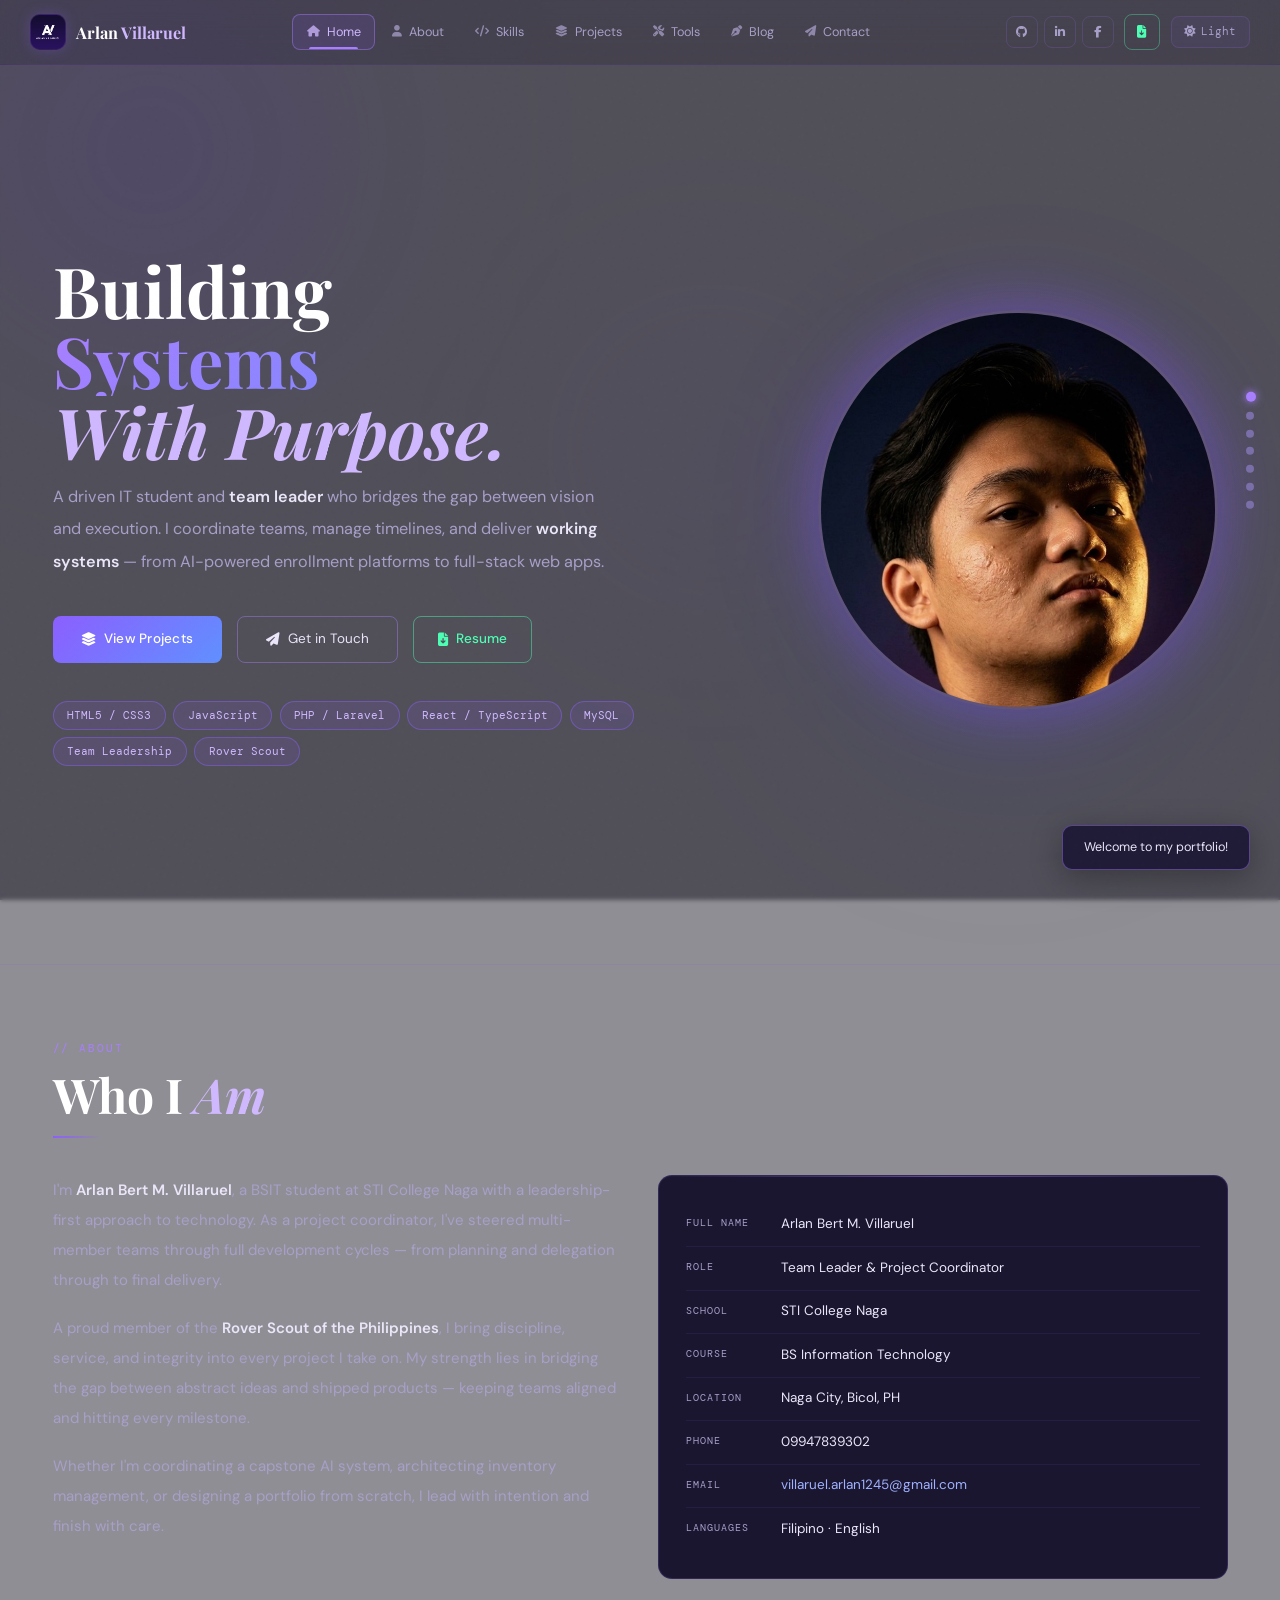
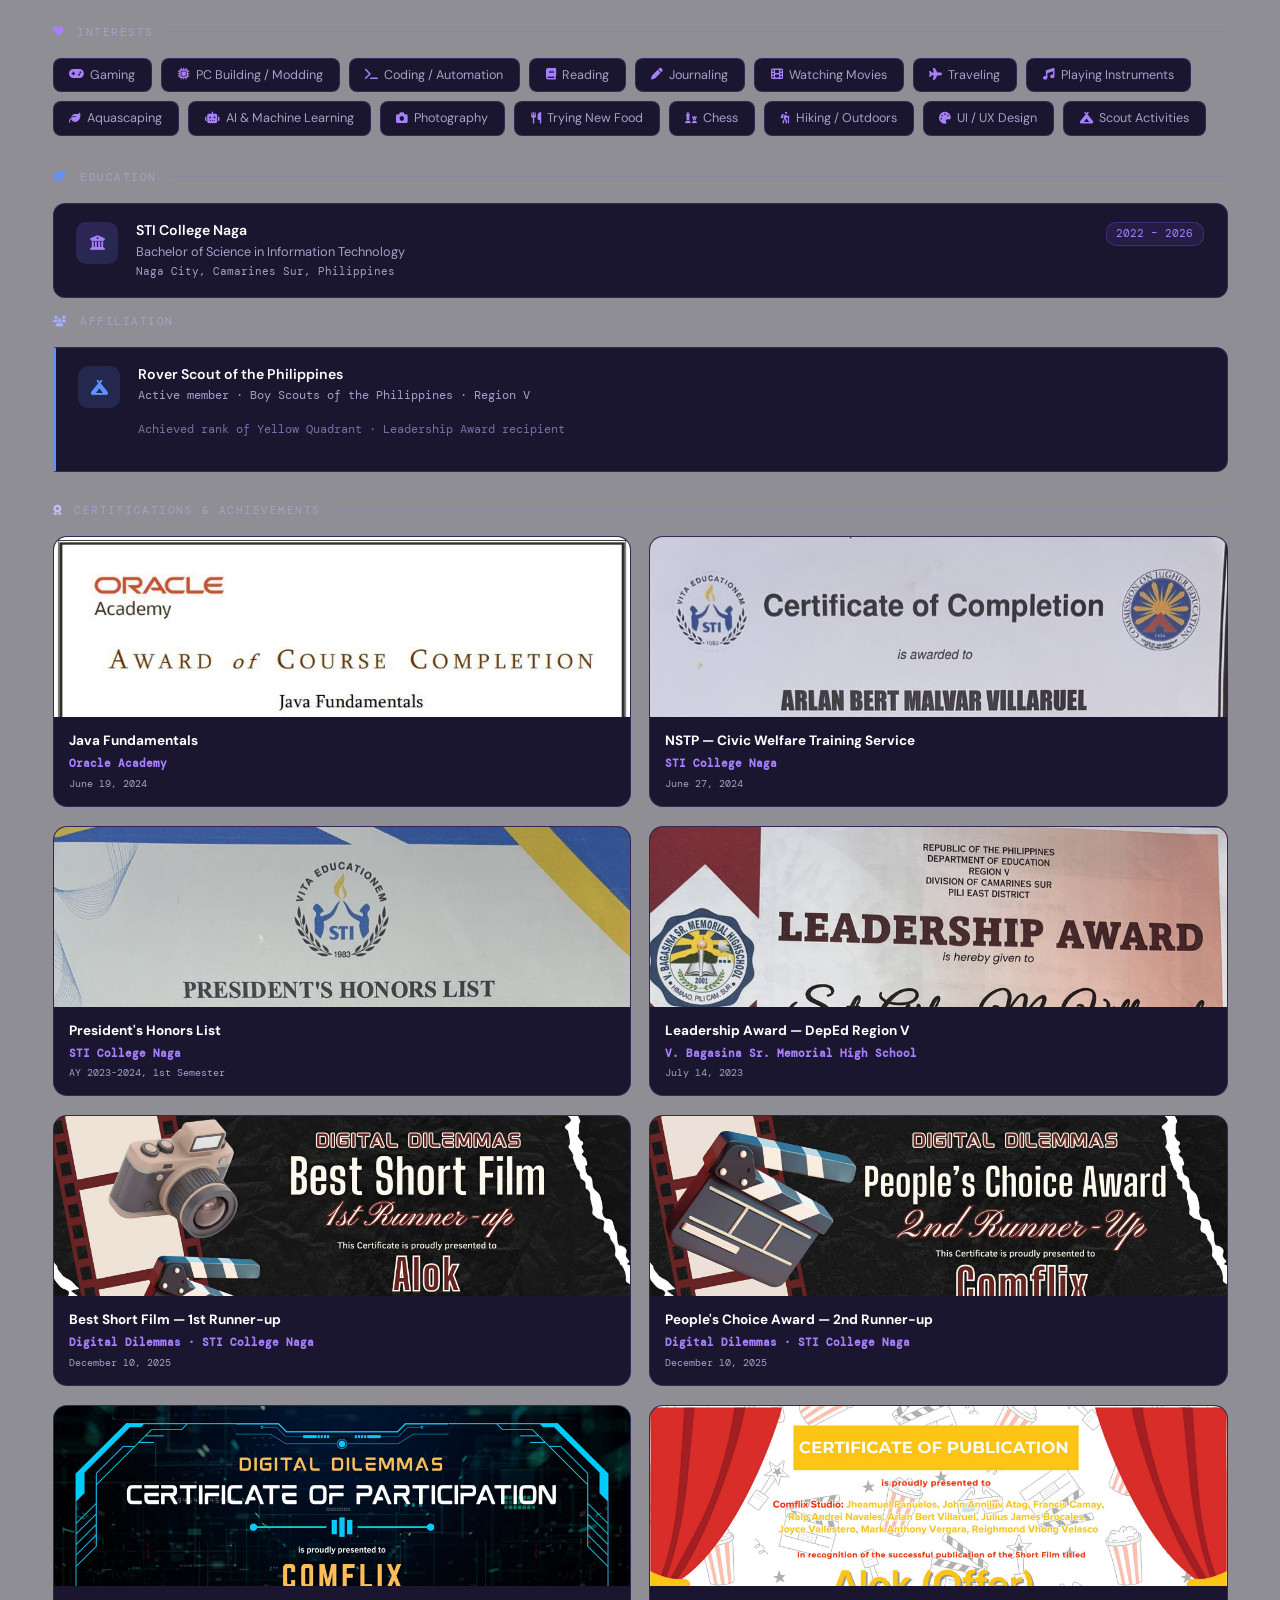
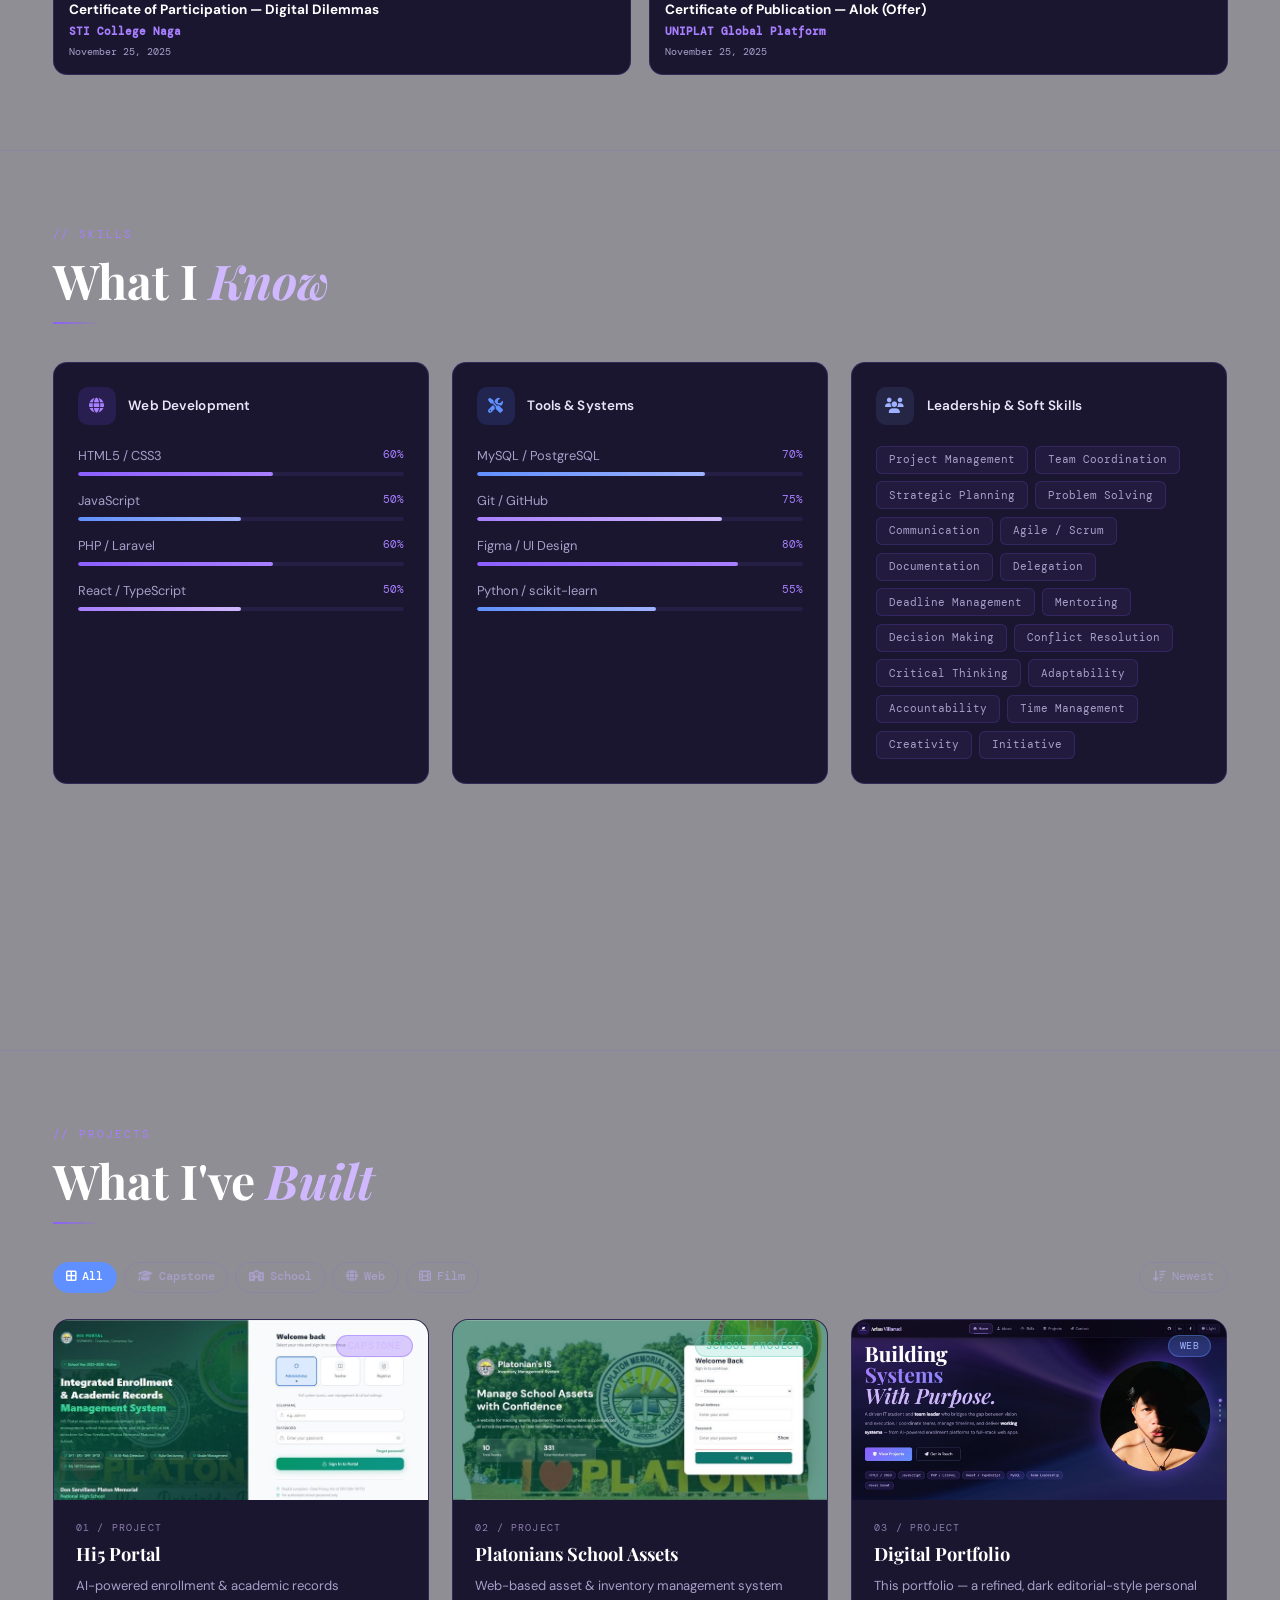
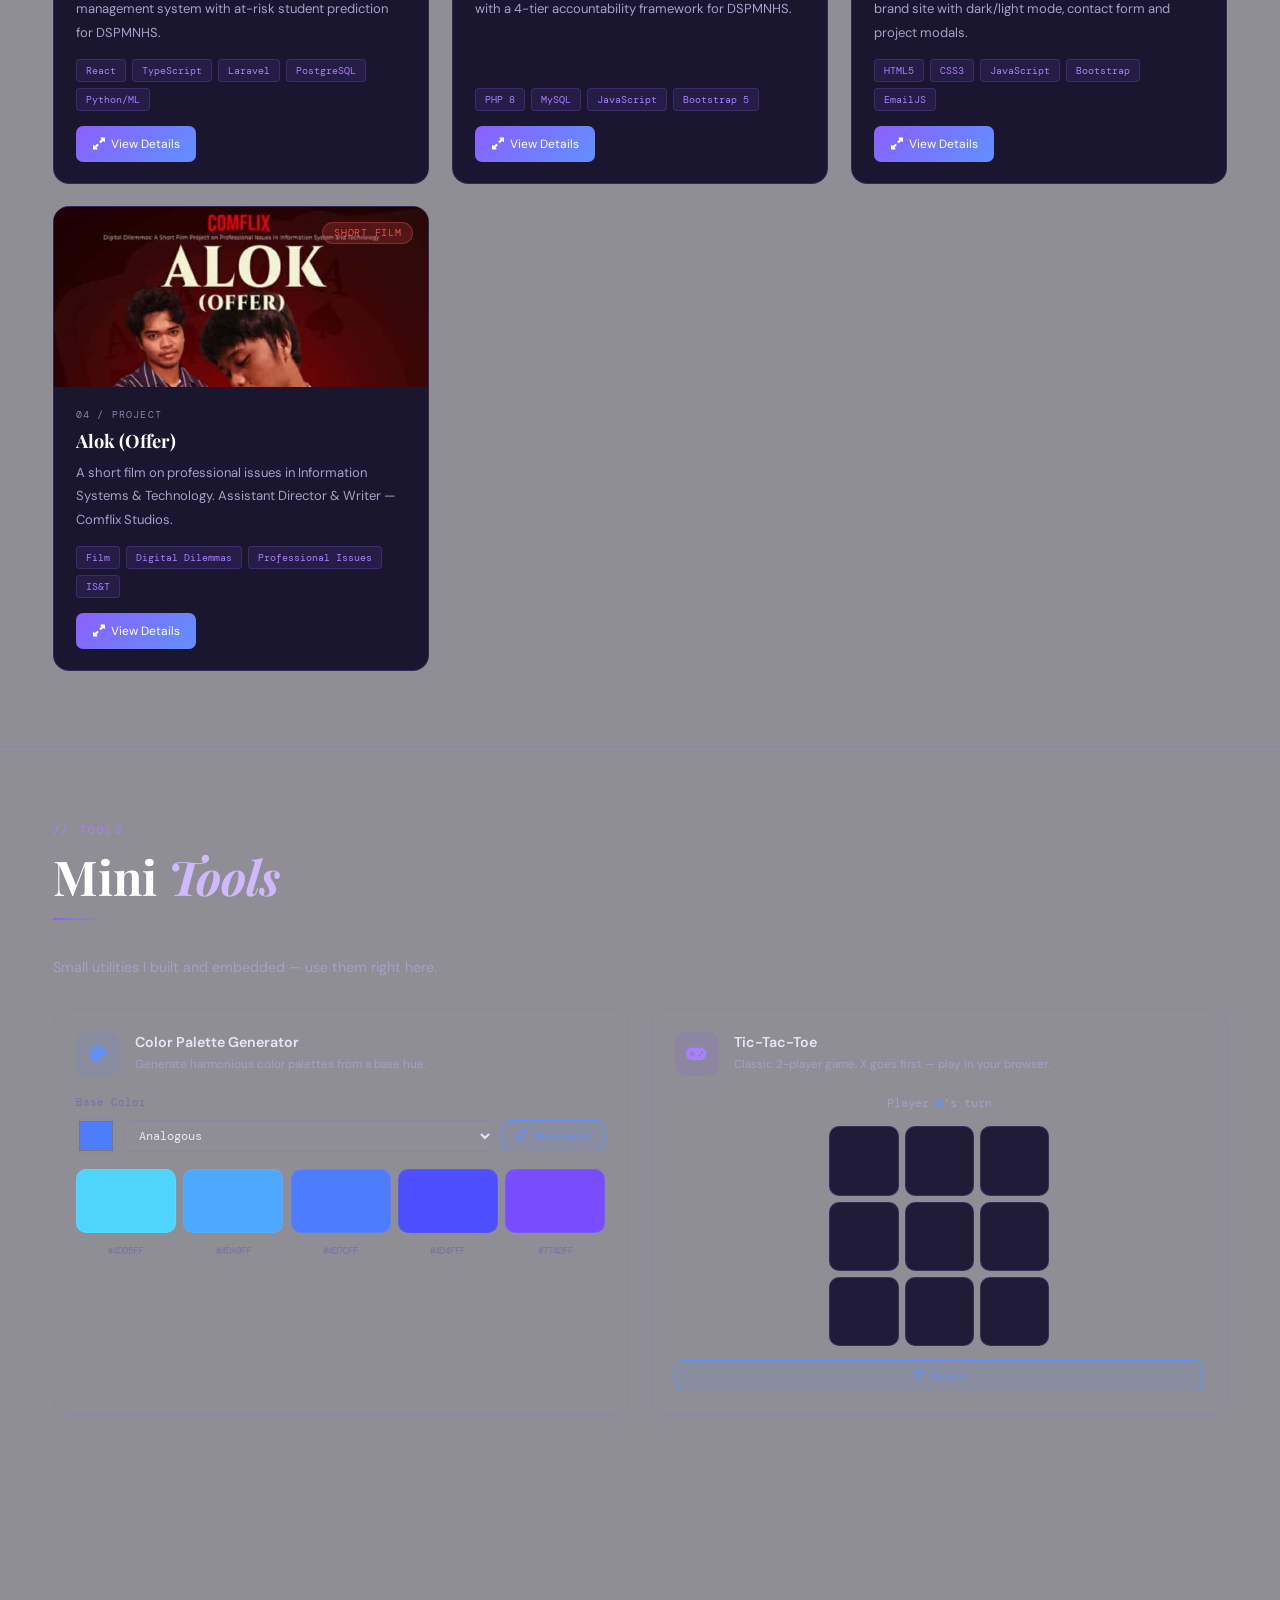
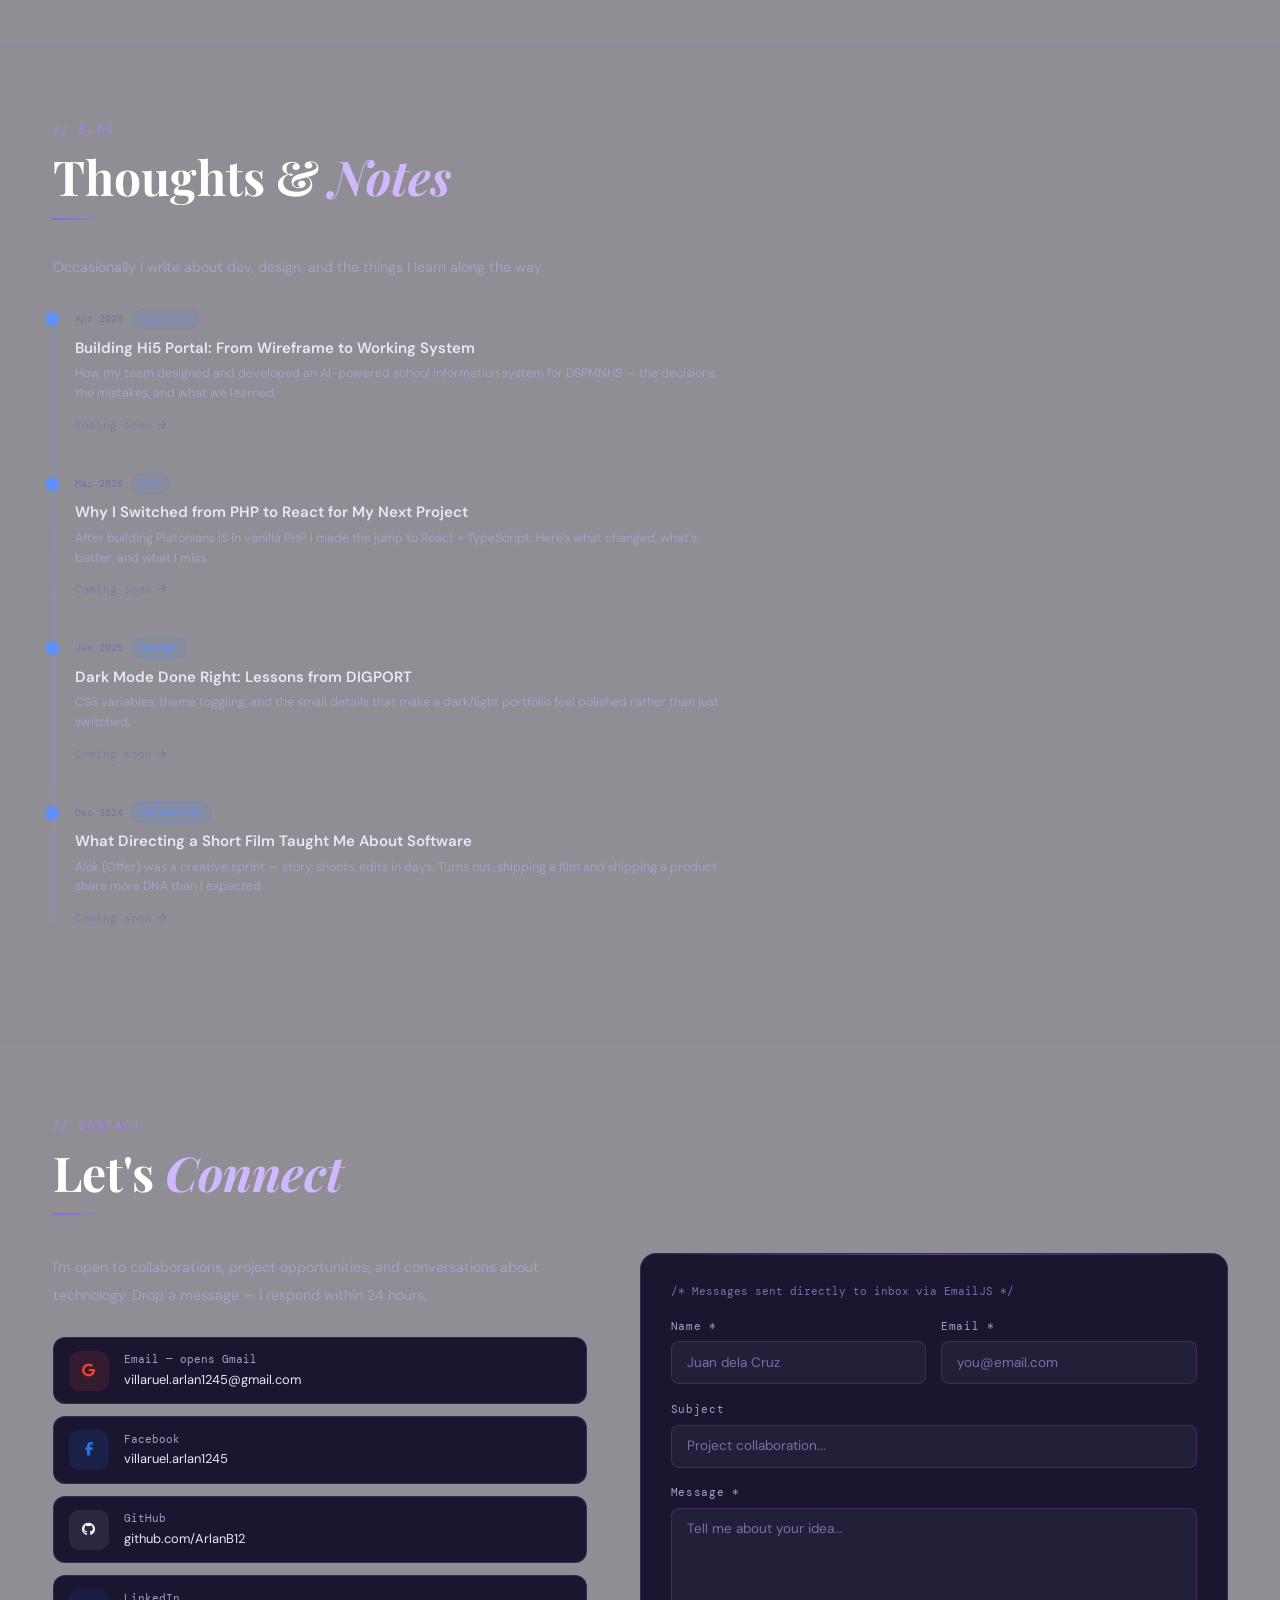
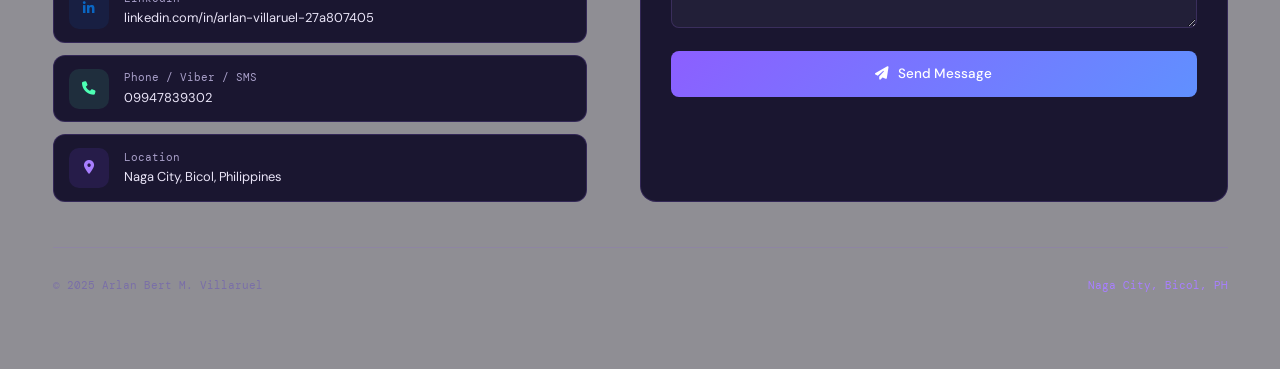
==== commit 00d64e72: "Remove stats-row section" ====
--- a/index.html
+++ b/index.html
@@ -145,12 +145,6 @@
             <div class="home-avatar-glow"></div>
           </div>
         </div>
-      </div>
-      <div class="stats-row">
-        <div class="stat-item"><div class="stat-num">4<span>+</span></div><div class="stat-label">Projects Shipped</div></div>
-        <div class="stat-item"><div class="stat-num">4<span>+</span></div><div class="stat-label">Years Studying IT</div></div>
-        <div class="stat-item"><div class="stat-num">2<span>+</span></div><div class="stat-label">Capstone Systems</div></div>
-        <div class="stat-item"><div class="stat-num">10<span>+</span></div><div class="stat-label">Certifications & Awards</div></div>
       </div>
     </section>
 
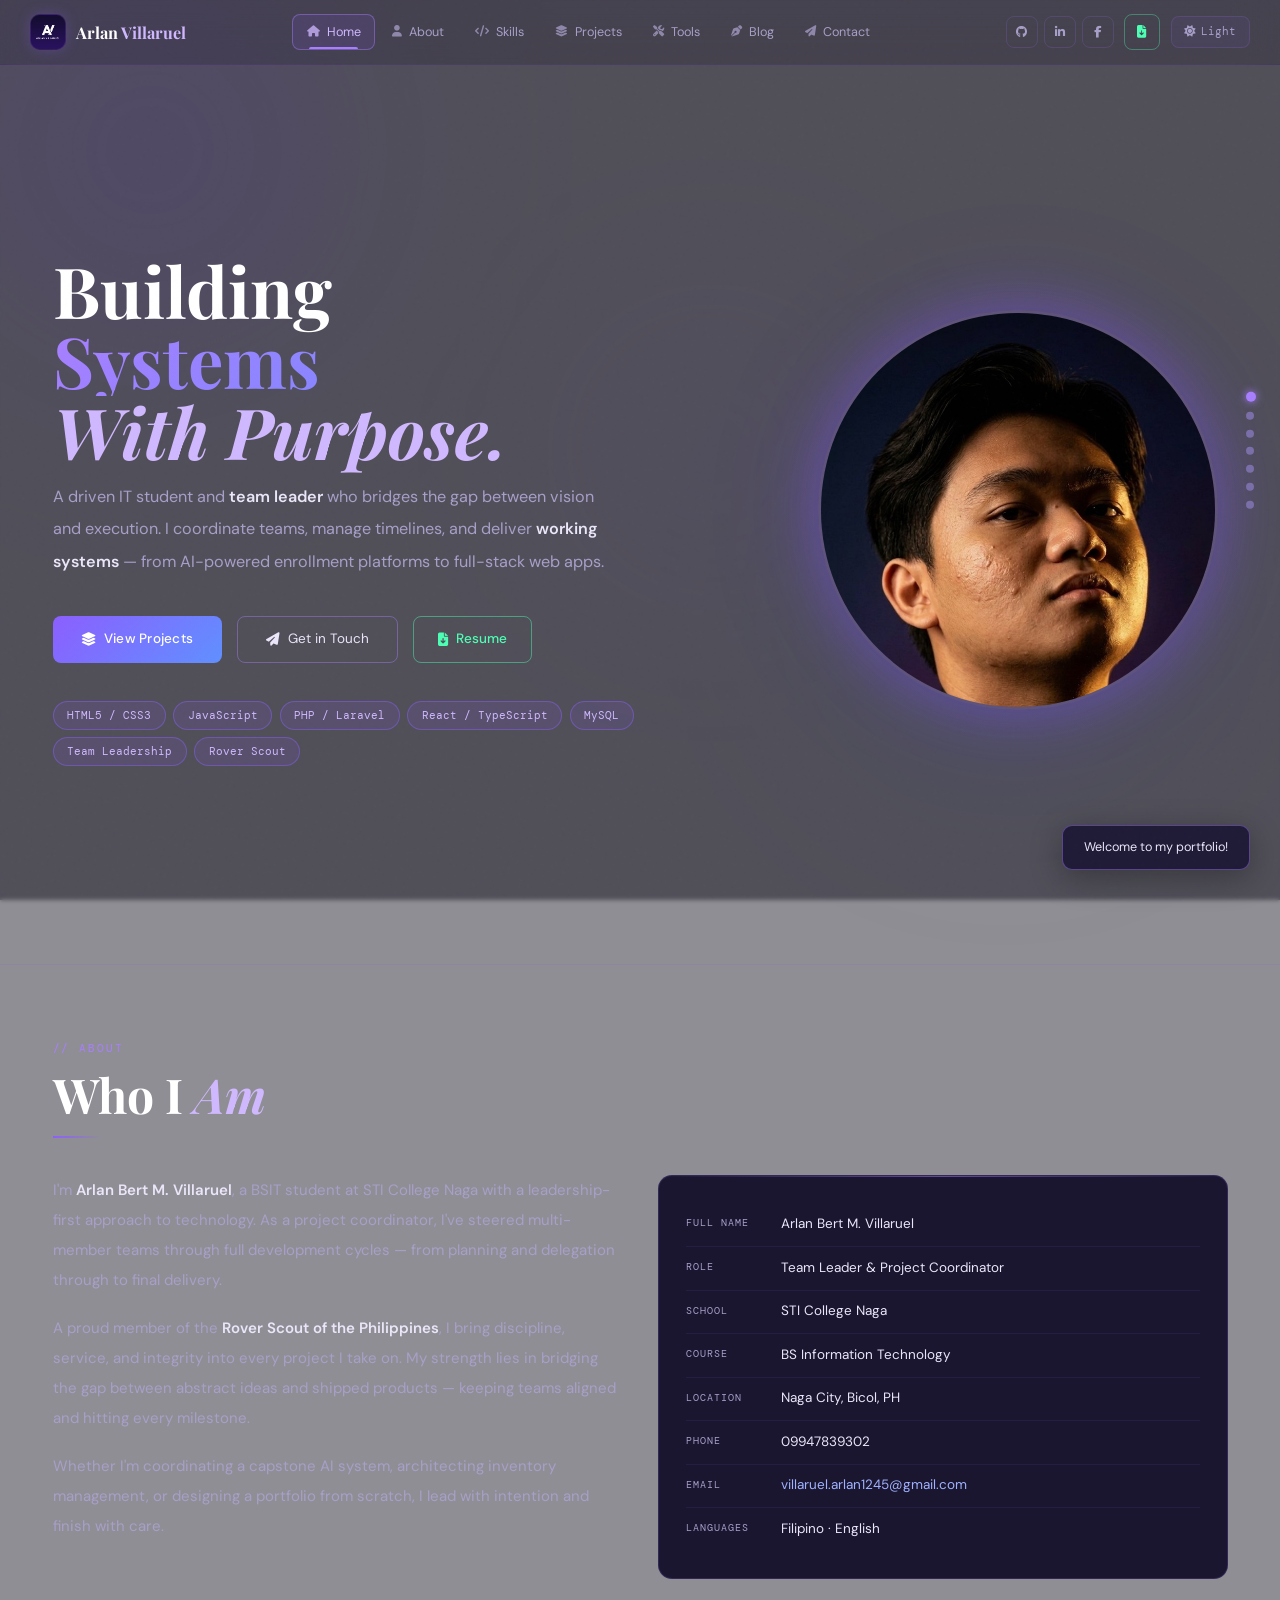
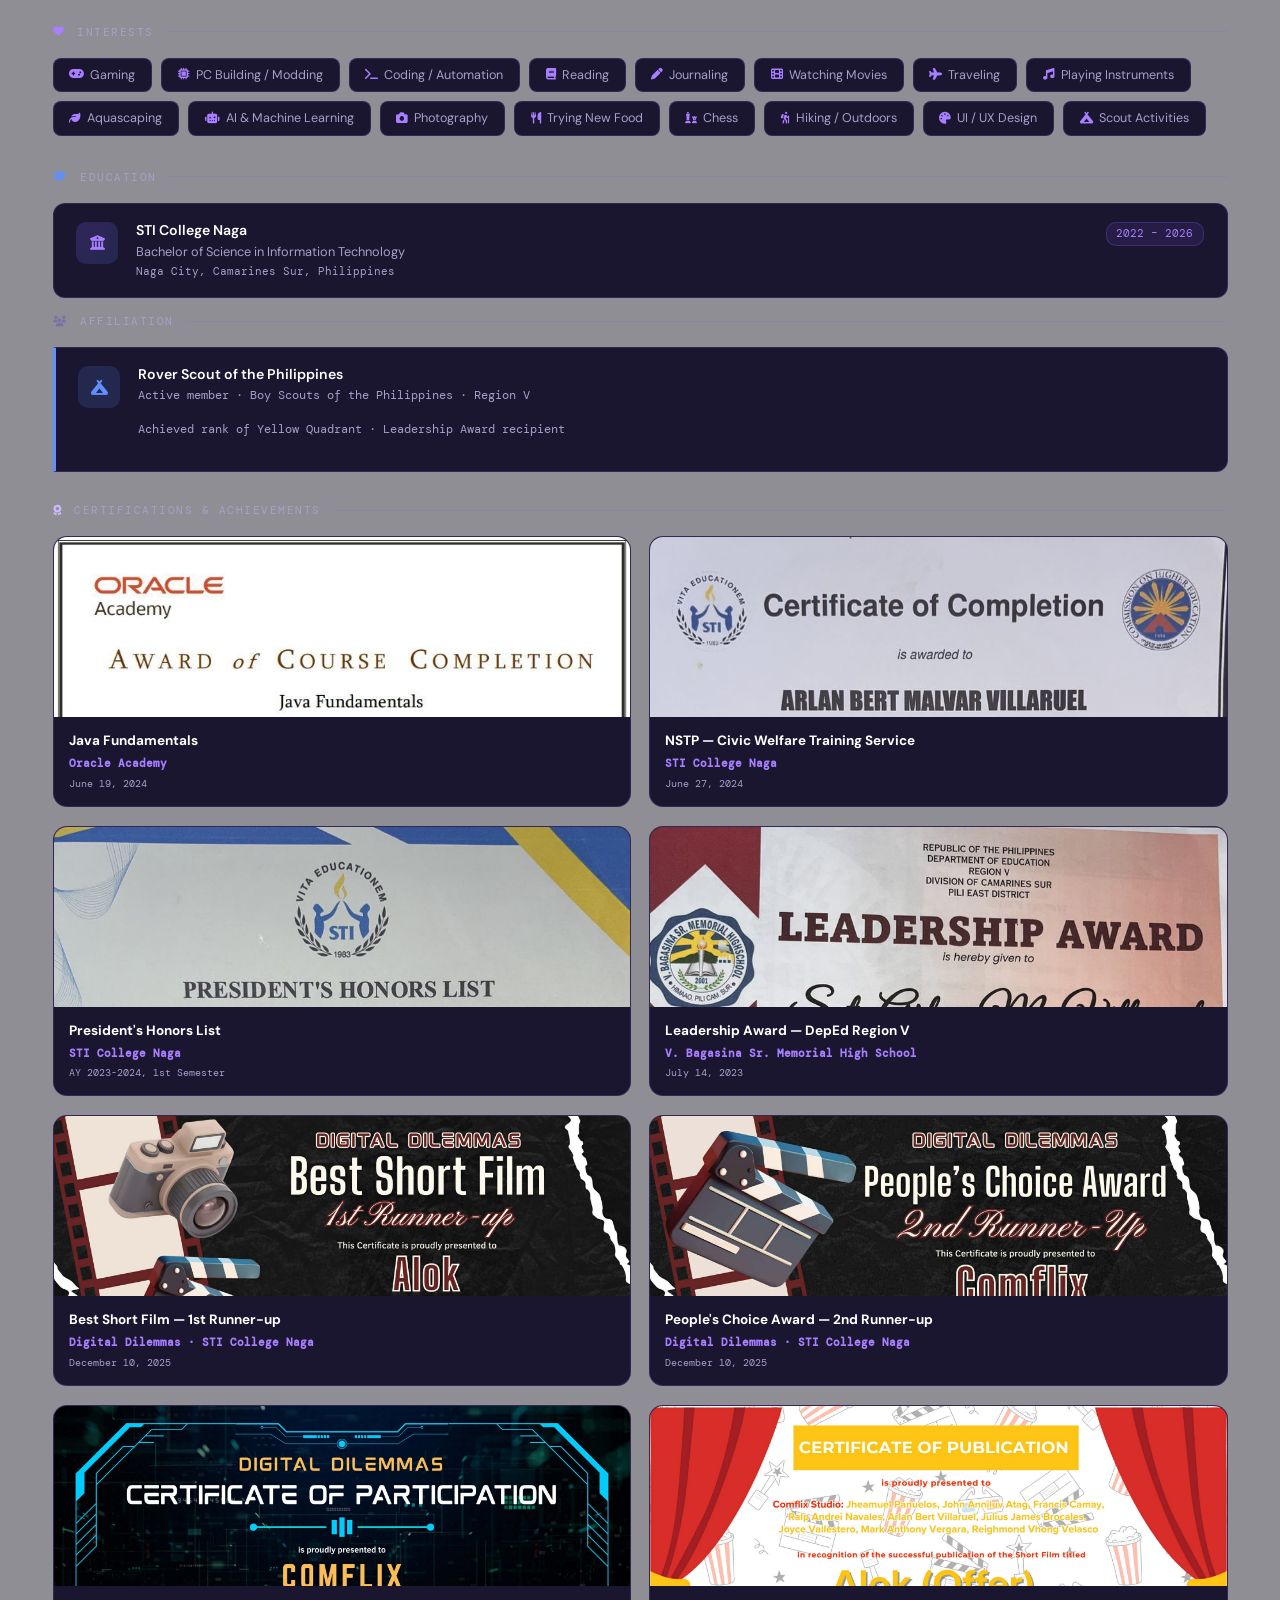
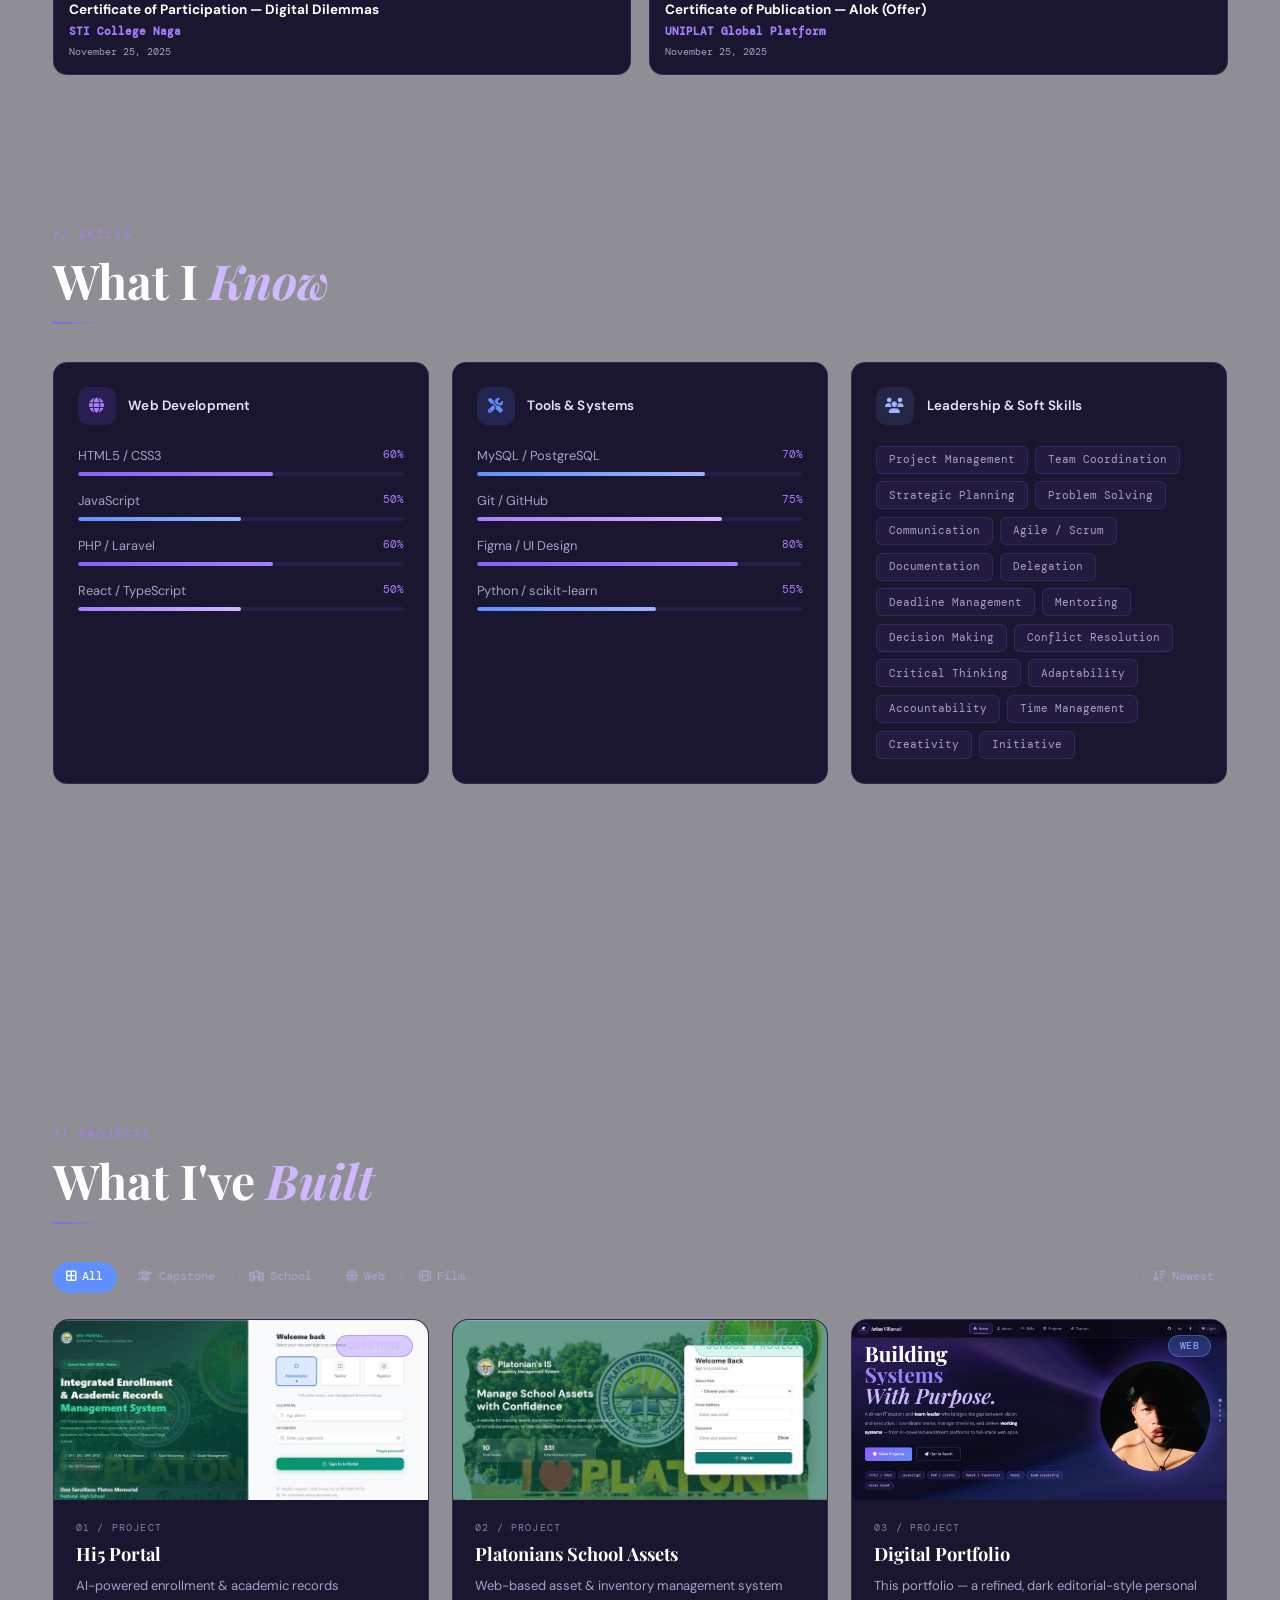
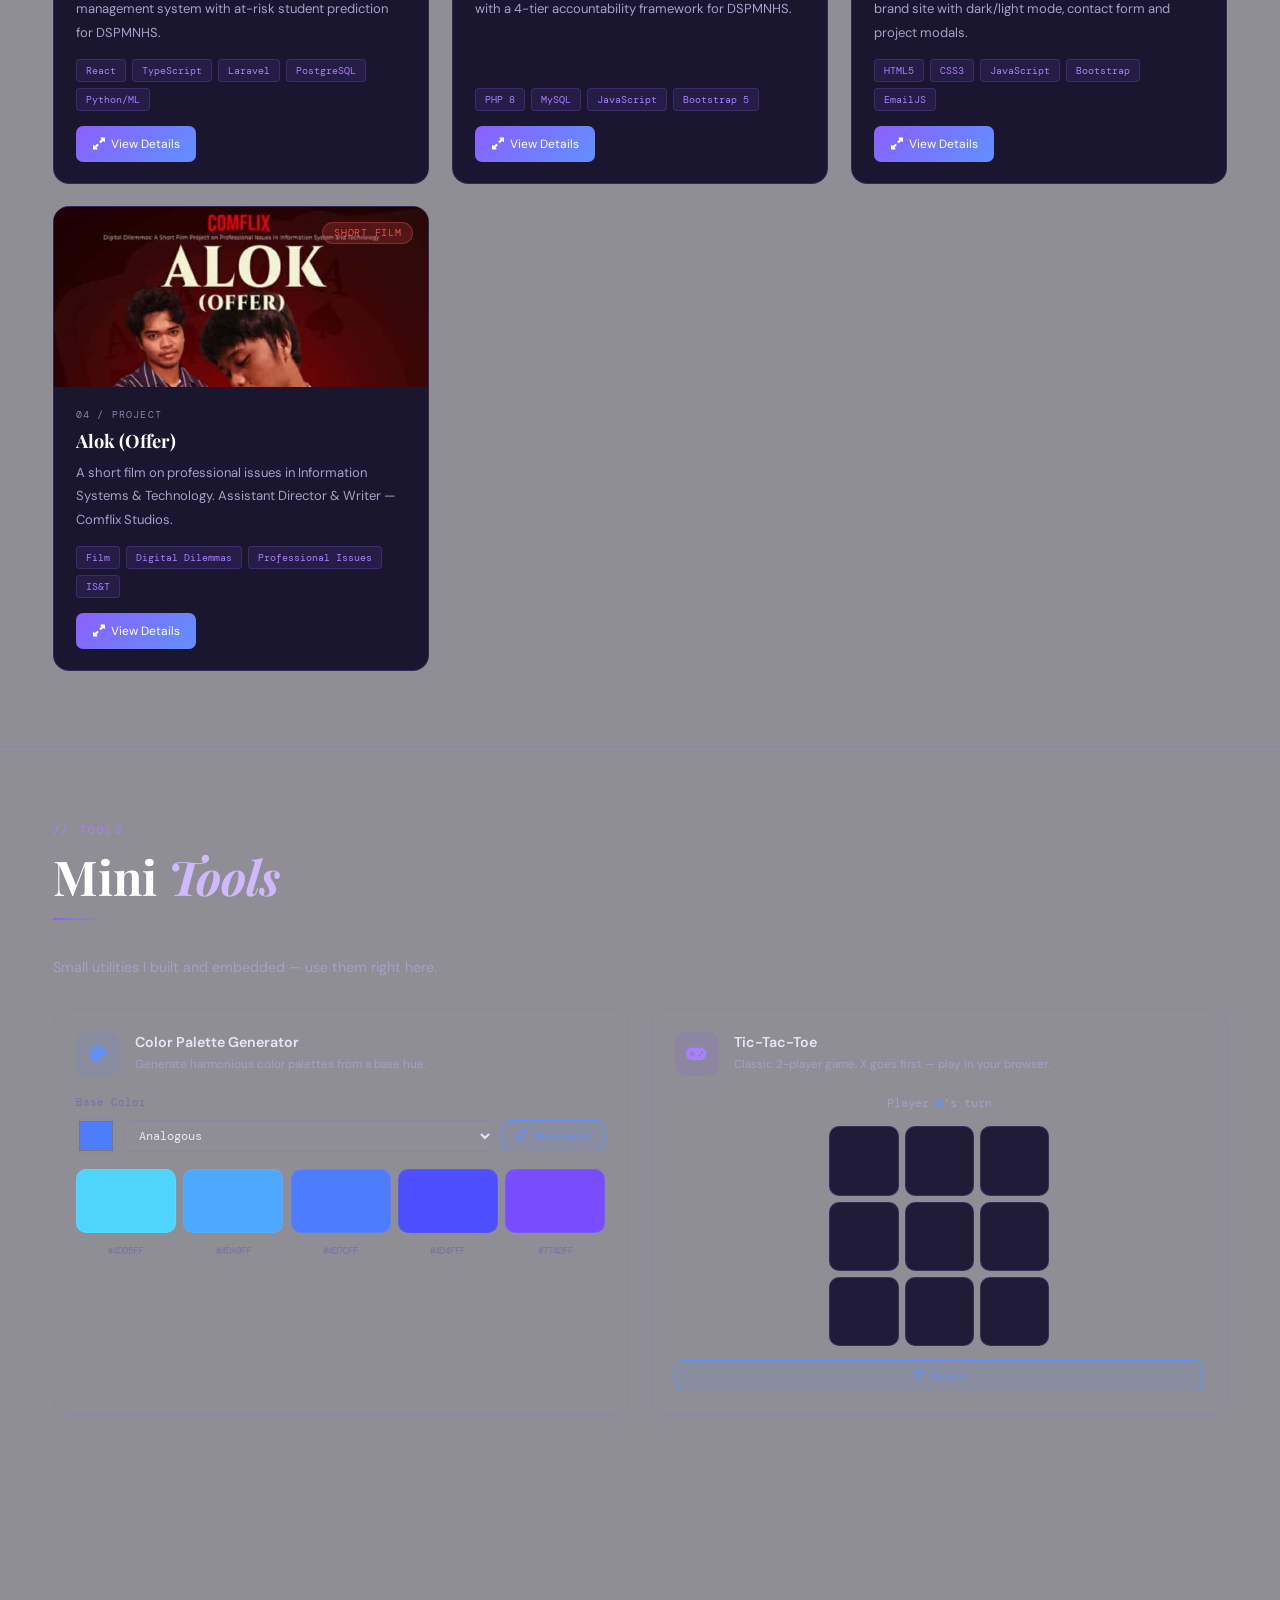
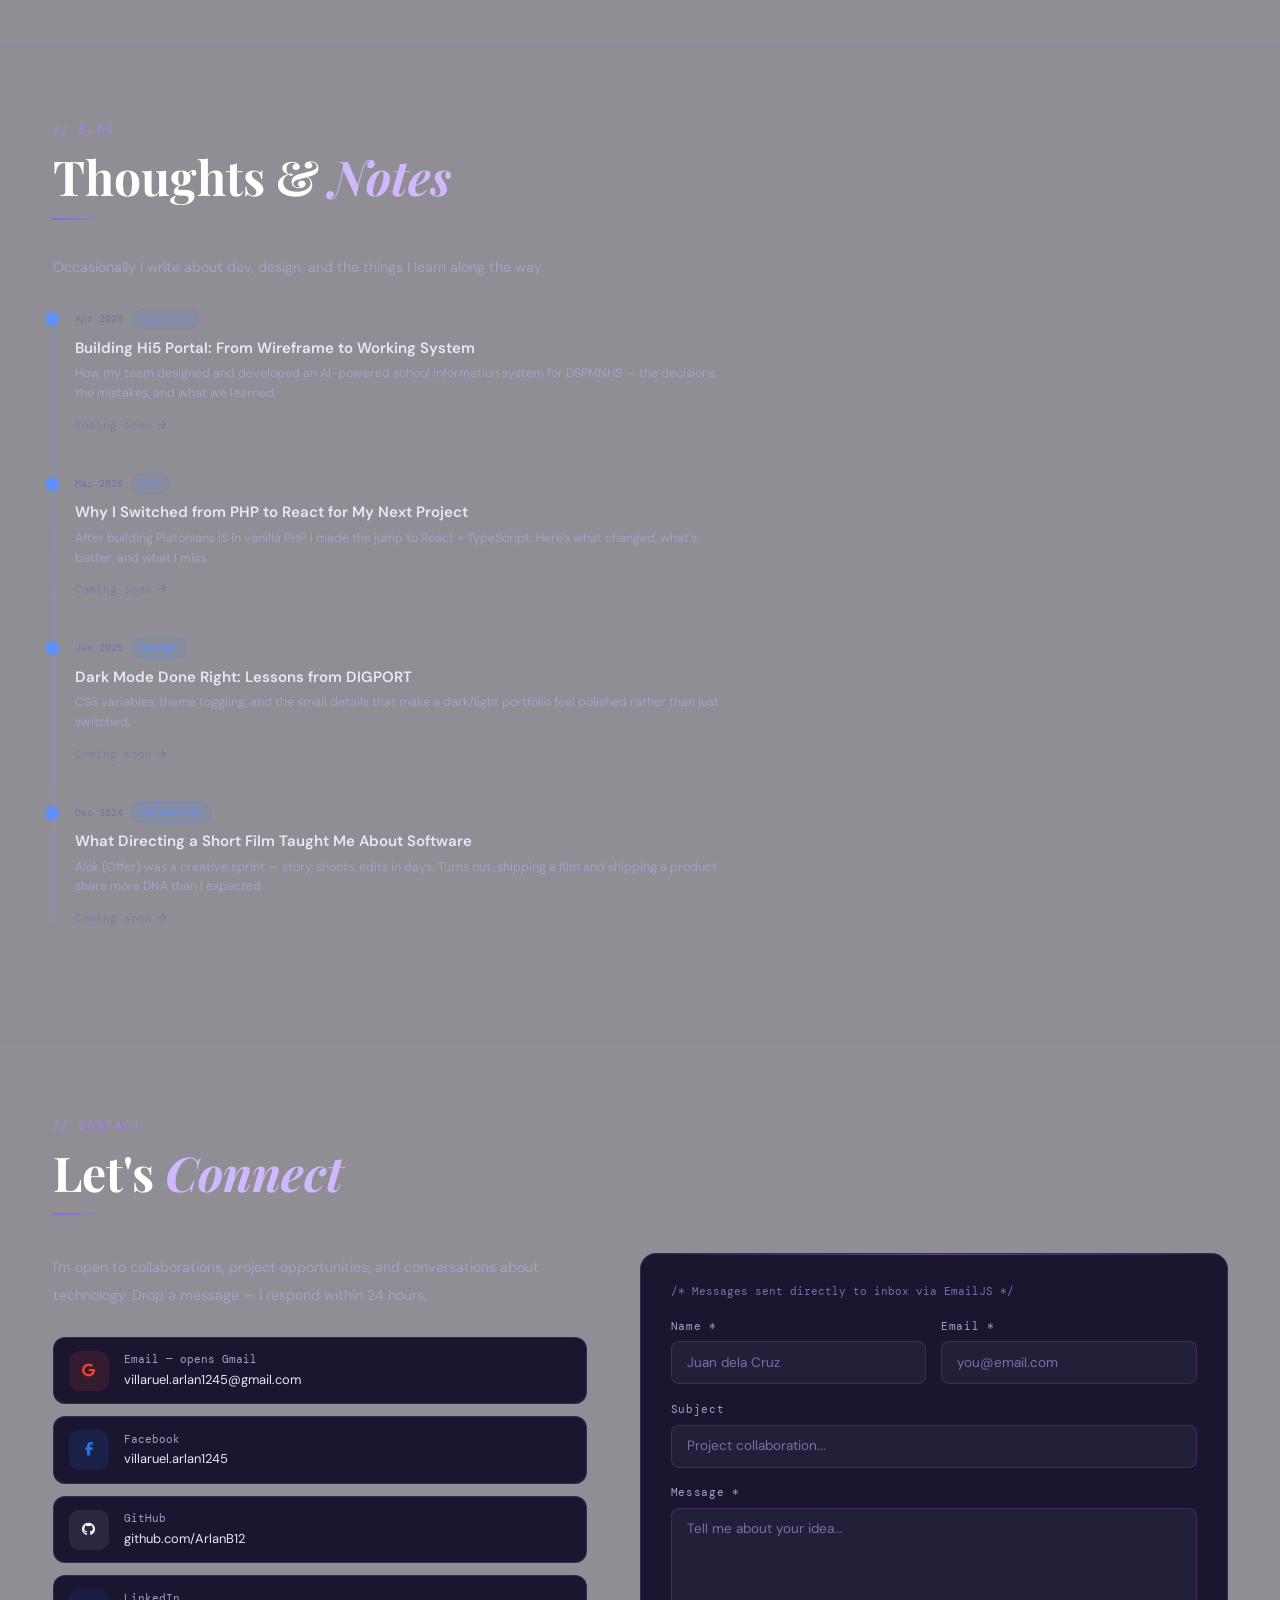
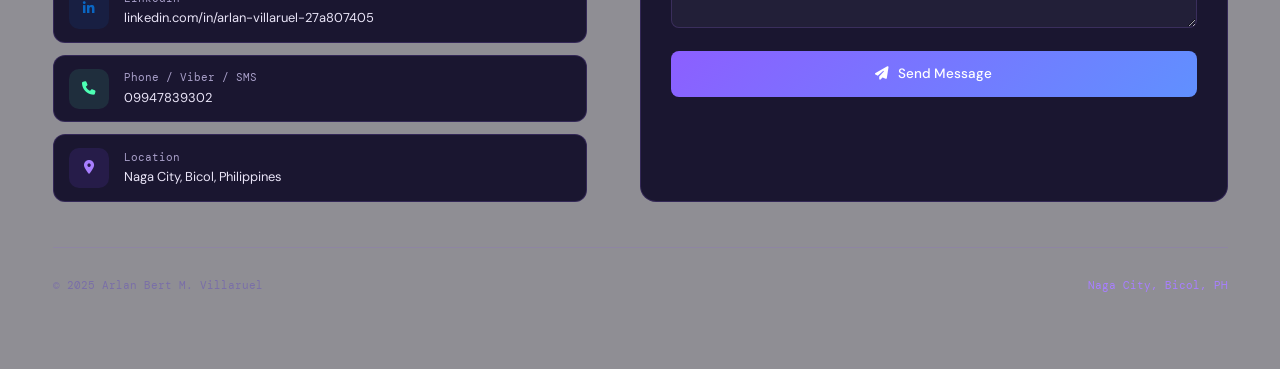
==== commit 03b040fa: "Fresh upload" ====
--- a/index.html
+++ b/index.html
@@ -175,7 +175,7 @@
         </div>
       </div>
 
-      <div class="sub-title"><i class="fas fa-heart" style="color:var(--amethyst)"></i> Interests</div>
+      <div class="sub-title"><i class="fas fa-heart color-amethyst"></i> Interests</div>
       <div class="interests-row">
         <span class="interest-chip"><i class="fas fa-gamepad"></i> Gaming</span>
         <span class="interest-chip"><i class="fas fa-microchip"></i> PC Building / Modding</span>
@@ -195,7 +195,7 @@
         <span class="interest-chip"><i class="fas fa-campground"></i> Scout Activities</span>
       </div>
 
-      <div class="sub-title"><i class="fas fa-graduation-cap" style="color:var(--cobalt)"></i> Education</div>
+      <div class="sub-title"><i class="fas fa-graduation-cap color-cobalt"></i> Education</div>
       <div class="edu-item">
         <div class="edu-icon"><i class="fas fa-university"></i></div>
         <div class="edu-body">
@@ -206,17 +206,17 @@
         <div class="edu-year">2022 – 2026</div>
       </div>
 
-      <div class="sub-title"><i class="fas fa-users" style="color:var(--mist)"></i> Affiliation</div>
+      <div class="sub-title"><i class="fas fa-users color-text-faint"></i> Affiliation</div>
       <div class="affil-card">
         <div class="affil-icon"><i class="fas fa-campground"></i></div>
         <div class="affil-body">
           <h4>Rover Scout of the Philippines</h4>
           <p>Active member · Boy Scouts of the Philippines · Region V</p>
-          <p style="margin-top:.25rem;color:var(--text-faint)">Achieved rank of Yellow Quadrant · Leadership Award recipient</p>
-        </div>
-      </div>
-
-      <div class="sub-title"><i class="fas fa-award" style="color:var(--lavender)"></i> Certifications & Achievements</div>
+          <p class="edu-meta-note">Achieved rank of Yellow Quadrant · Leadership Award recipient</p>
+        </div>
+      </div>
+
+      <div class="sub-title"><i class="fas fa-award color-lavender"></i> Certifications & Achievements</div>
       <div class="cert-grid">
         <div class="cert-card" onclick="openCert('oracle')">
           <img class="cert-thumb" id="cert-thumb-oracle" src="" alt="Oracle Java Fundamentals"/>
@@ -448,7 +448,7 @@
               <button class="ttt-cell" data-i="7"></button>
               <button class="ttt-cell" data-i="8"></button>
             </div>
-            <button class="pal-btn ttt-reset" id="tttReset" style="margin-top:.9rem;width:100%;justify-content:center;display:flex;gap:.4rem;align-items:center"><i class="fas fa-redo"></i> Reset</button>
+            <button class="pal-btn ttt-reset ttt-reset-btn" id="tttReset"><i class="fas fa-redo"></i> Reset</button>
           </div>
         </div>
 
@@ -544,14 +544,14 @@
               <div class="cl-icon" style="background:rgba(77,255,180,.1);color:#4dffb4"><i class="fas fa-phone"></i></div>
               <div><span class="cl-label">Phone / Viber / SMS</span><span class="cl-val">09947839302</span></div>
             </a>
-            <div class="contact-link" style="pointer-events:none;cursor:default">
+            <div class="contact-link contact-no-pointer">
               <div class="cl-icon" style="background:rgba(124,77,255,.12);color:var(--amethyst)"><i class="fas fa-map-marker-alt"></i></div>
               <div><span class="cl-label">Location</span><span class="cl-val">Naga City, Bicol, Philippines</span></div>
             </div>
           </div>
         </div>
         <div class="cf-wrapper">
-          <div style="font-family:var(--ff-mono);font-size:.7rem;color:var(--text-faint);margin-bottom:1.2rem">/* Messages sent directly to inbox via EmailJS */</div>
+          <div class="contact-form-note">/* Messages sent directly to inbox via EmailJS */</div>
           <form id="contactForm" novalidate>
             <div class="cf-row">
               <div class="cf-group"><label class="cf-label">Name *</label><input class="cf-input" id="cf-name" type="text" placeholder="Juan dela Cruz" required/></div>
@@ -567,7 +567,7 @@
       </div>
       <div class="footer-bar">
         <span>© 2025 Arlan Bert M. Villaruel</span>
-        <span style="color:var(--amethyst)">Naga City, Bicol, PH</span>
+        <span class="color-amethyst">Naga City, Bicol, PH</span>
       </div>
     </section>
 
@@ -606,7 +606,7 @@
           <p class="modal-desc">Arlan Villaruel · Micaella A. Nodado · Jerecho R. Ojas<br/><span style="color:var(--text-faint)">A Capstone Project of STI College Naga</span></p>
         </div>
         <div class="modal-footer">
-          <span style="font-family:var(--ff-mono);font-size:.7rem;color:var(--text-faint)">Repo & demo links after defense</span>
+          <span class="modal-footer-note">Repo & demo links after defense</span>
           <button type="button" class="modal-action-btn mab-outline" data-bs-dismiss="modal"><i class="fas fa-times"></i> Close</button>
         </div>
       </div>
@@ -672,7 +672,7 @@
     <div class="modal-dialog modal-lg modal-dialog-centered modal-dialog-scrollable">
       <div class="modal-content">
         <div class="modal-header">
-          <div><span class="modal-status s-live" style="background:rgba(232,83,74,.15);color:#e8534a;border-color:rgba(232,83,74,.3)"><i class="fas fa-circle" style="font-size:.5em"></i> Released</span><h5 class="modal-title">Alok (Offer)</h5><div class="modal-sub">project_04 · Short Film · Comflix Studios</div></div>
+          <div><span class="modal-status s-live alok-modal-status"><i class="fas fa-circle" style="font-size:.5em"></i> Released</span><h5 class="modal-title">Alok (Offer)</h5><div class="modal-sub">project_04 · Short Film · Comflix Studios</div></div>
           <button type="button" class="btn-close" data-bs-dismiss="modal"></button>
         </div>
         <div class="modal-body">
--- a/assets/css/style.css
+++ b/assets/css/style.css
@@ -95,12 +95,27 @@
   --logo-border: rgba(120,60,200,0.28);
 }
 
-/* ── Panel width (kept at 0 — no sidebar in v11) ── */
-:root { --panel-w: 0px; }
-:root { --header-h: 64px; }
-:root { --ff-display: 'Playfair Display', Georgia, serif; }
-:root { --ff-body: 'DM Sans', system-ui, sans-serif; }
-:root { --ff-mono: 'DM Mono', monospace; }
+/* ── Non-theme tokens (layout, typography) ── */
+:root {
+  --panel-w:    0px;
+  --header-h:   64px;
+  --ff-display: 'Playfair Display', Georgia, serif;
+  --ff-body:    'DM Sans', system-ui, sans-serif;
+  --ff-mono:    'DM Mono', monospace;
+}
+
+/* ── Utility classes (replacing inline styles) ── */
+.color-amethyst  { color: var(--amethyst); }
+.color-cobalt    { color: var(--cobalt); }
+.color-lavender  { color: var(--lavender); }
+.color-text-faint{ color: var(--text-faint); }
+.mt-xs           { margin-top: .25rem; }
+.ttt-reset-btn   { margin-top: .9rem; width: 100%; justify-content: center; display: flex; gap: .4rem; align-items: center; }
+.edu-meta-note   { margin-top: .25rem; color: var(--text-faint); }
+.alok-modal-status { background: rgba(232,83,74,.15); color: #e8534a; border-color: rgba(232,83,74,.3); }
+.contact-no-pointer { pointer-events: none; cursor: default; }
+.modal-footer-note { font-family: var(--ff-mono); font-size: .7rem; color: var(--text-faint); }
+.contact-form-note { font-family: var(--ff-mono); font-size: .7rem; color: var(--text-faint); margin-bottom: 1.2rem; }
 
 *, *::before, *::after { box-sizing: border-box; margin: 0; padding: 0; }
 
@@ -1197,7 +1212,9 @@
   flex-wrap: wrap;
   gap: .45rem;
 }
-.pf-btn {
+.pill-btn,
+.pf-btn,
+.ps-btn {
   display: inline-flex;
   align-items: center;
   gap: .4rem;
@@ -1211,6 +1228,7 @@
   color: var(--text-muted);
   cursor: pointer;
   transition: background .18s, color .18s, border-color .18s;
+  white-space: nowrap;
 }
 .pf-btn:hover {
   border-color: var(--cobalt);
@@ -1221,21 +1239,6 @@
   background: var(--cobalt);
   border-color: var(--cobalt);
   color: #fff;
-}
-.ps-btn {
-  display: inline-flex;
-  align-items: center;
-  gap: .4rem;
-  padding: .38rem .85rem;
-  font-size: .78rem;
-  font-family: var(--ff-mono);
-  border-radius: 999px;
-  border: 1px solid var(--border);
-  background: transparent;
-  color: var(--text-muted);
-  cursor: pointer;
-  transition: background .18s, color .18s, border-color .18s;
-  white-space: nowrap;
 }
 .ps-btn:hover {
   border-color: var(--amethyst);
@@ -1577,6 +1580,7 @@
   display: grid;
   grid-template-columns: repeat(3, 1fr);
   gap: 6px;
+  width: 100%;
   max-width: 220px;
   margin: 0 auto;
 }
@@ -2077,7 +2081,7 @@
   .section { padding: 3.5rem 1.6rem; min-height: auto; }
   .about-grid  { grid-template-columns: 1fr; gap: 1.8rem; }
   .about-avatar-col { justify-content: flex-start; }
-  .contact-grid{ grid-template-columns: 1fr; }
+  .contact-grid{ grid-template-columns: 1fr; gap: 1.8rem; }
   .cf-row      { grid-template-columns: 1fr; }
   .stats-row   { gap: 1.4rem; }
 }
@@ -2130,7 +2134,49 @@
   .home-headline { text-align: center; }
 }
 
+/* ══════════════════════════════════
+   RESPONSIVE — CERT GRID 600px
+══════════════════════════════════ */
+@media (max-width: 600px) {
+  .cert-grid {
+    grid-template-columns: 1fr;
+  }
+  .cert-thumb { height: 170px; }
+}
+
+/* ══════════════════════════════════
+   RESPONSIVE — SMALL SCREENS (480px)
+══════════════════════════════════ */
 @media (max-width: 480px) {
+  /* Filter/sort bar */
+  .pf-btn,
+  .ps-btn,
+  .pill-btn {
+    padding: .28rem .6rem;
+    font-size: .72rem;
+    gap: .3rem;
+  }
+
+  /* Blog timeline — tighten left offset */
+  .blog-timeline {
+    padding-left: 1rem;
+  }
+  .blog-item::before {
+    left: -1.34rem;
+  }
+
+  /* Skills grid — prevent bleed on 320px phones */
+  .skills-grid {
+    grid-template-columns: minmax(0, 1fr);
+  }
+
+  /* Modal screenshot — cap height on mobile */
+  .modal-screenshot {
+    max-height: 40vh;
+    object-fit: cover;
+  }
+
+  /* Cert grid fallback (also caught by 600px rule above) */
   .cert-grid {
     grid-template-columns: 1fr;
   }
